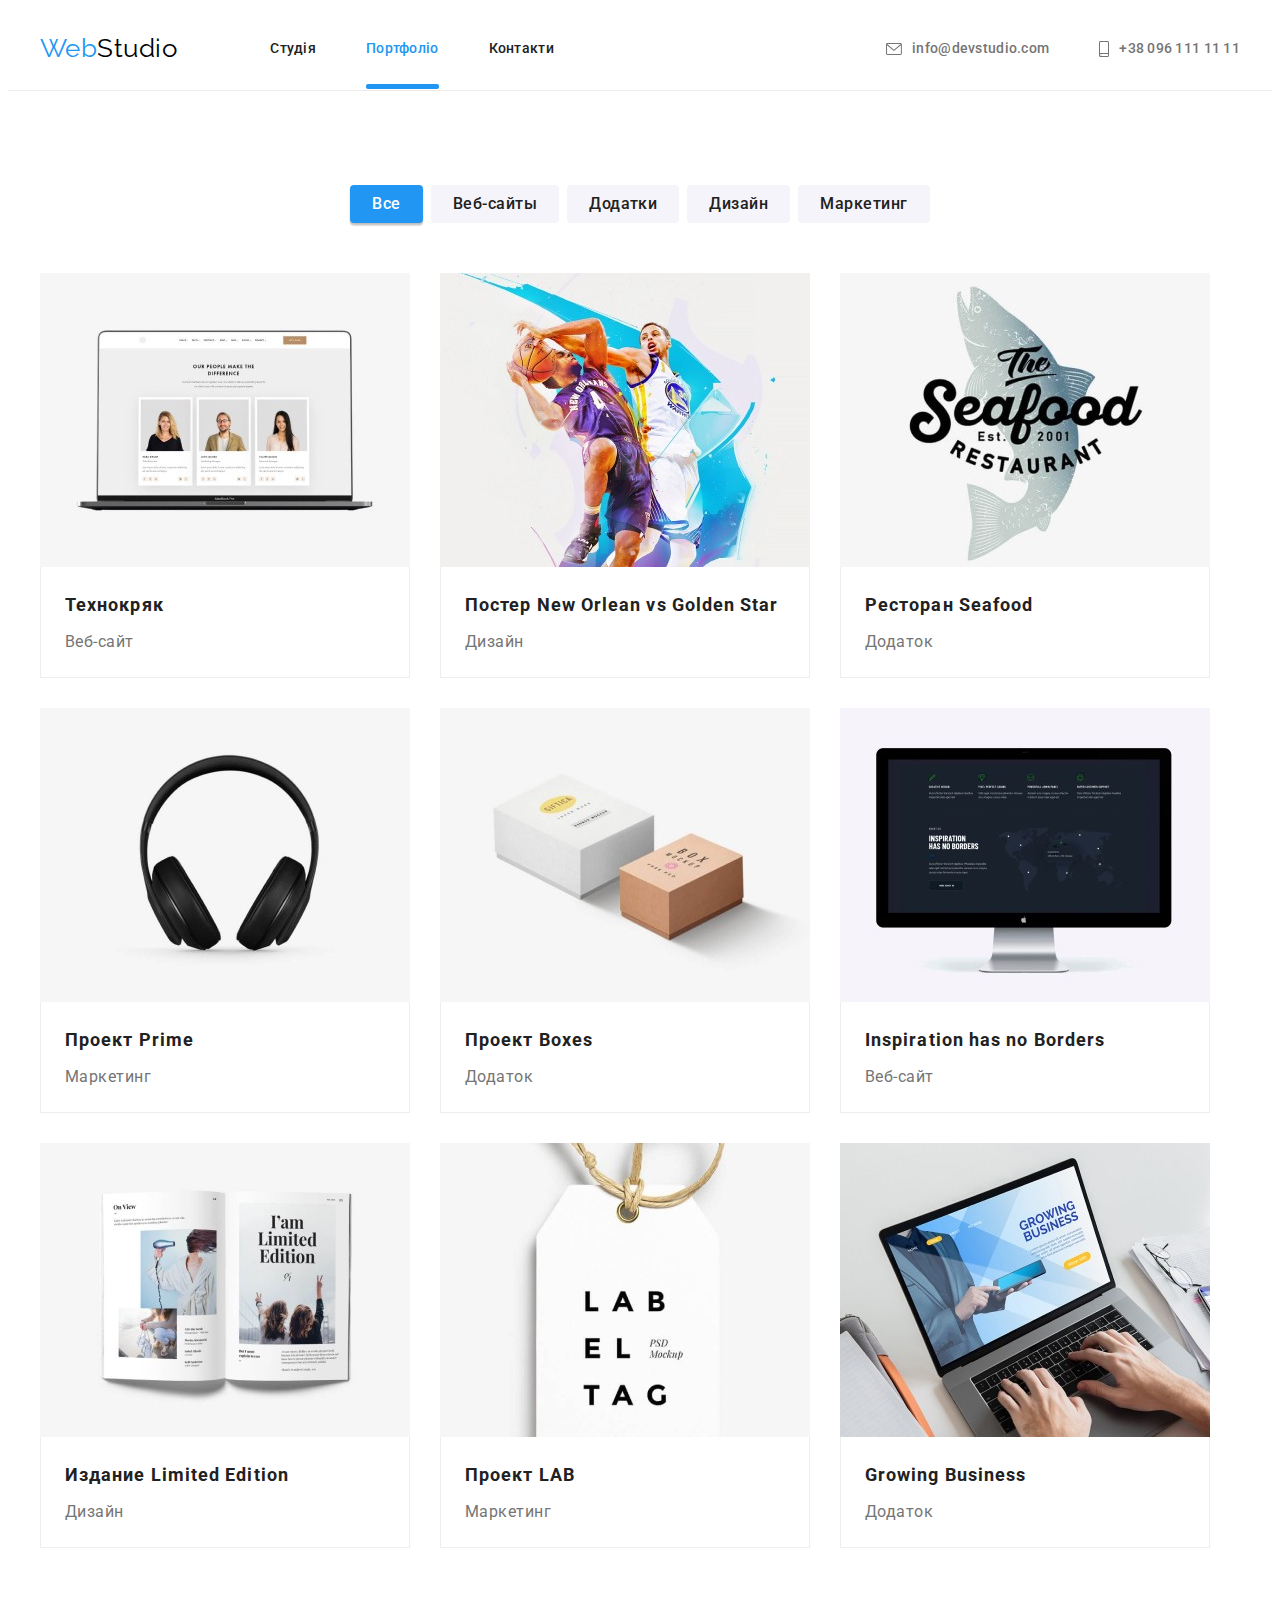
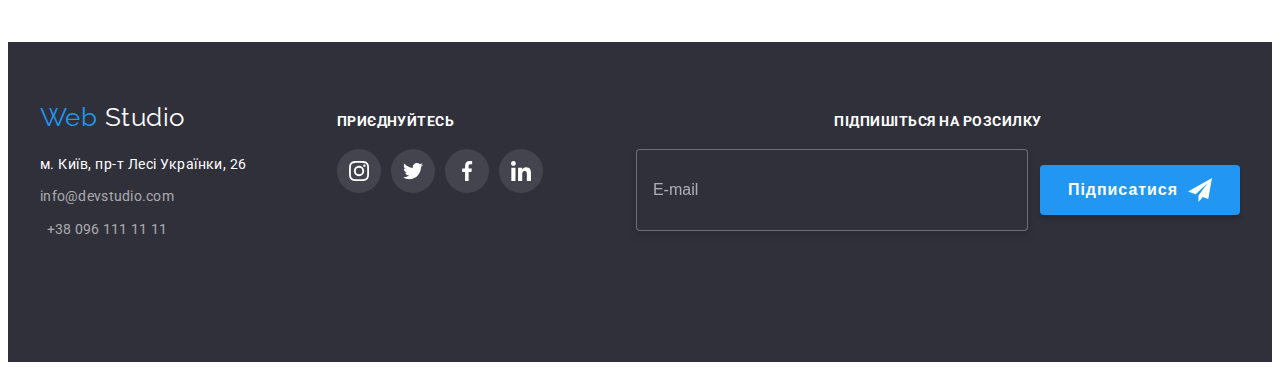
==== portfolio.html @ f749b5ca "Update portfolio.html" ====
<!DOCTYPE html>
<html lang="uk">
  <head>
    <meta charset="UTF-8" />
    <meta http-equiv="X-UA-Compatible" content="IE=edge" />
    <meta name="viewport" content="width=device-width, initial-scale=1.0" />
    <!--Fonts start-->
    <link rel="preconnect" href="https://fonts.googleapis.com" />
    <link rel="preconnect" href="https://fonts.gstatic.com" crossorigin />
    <link
      href="https://fonts.googleapis.com/css2?family=Raleway:wght@700&family=Roboto:wght@400;500;700;900&display=swap"
      rel="stylesheet"
    />
    <!--Fonts end-->
    <!--Normalize start-->
    <link
      rel="stylesheet"
      href="https://cdnjs.cloudflare.com/ajax/libs/modern-normalize/1.1.0/modern-normalize.min.css"
      integrity="sha512-wpPYUAdjBVSE4KJnH1VR1HeZfpl1ub8YT/NKx4PuQ5NmX2tKuGu6U/JRp5y+Y8XG2tV+wKQpNHVUX03MfMFn9Q=="
      crossorigin="anonymous"
      referrerpolicy="no-referrer"
    />
    <!--Normalize end-->
    <!--Animate.css start-->
    <link
      rel="stylesheet"
      href="https://cdnjs.cloudflare.com/ajax/libs/animate.css/4.1.1/animate.min.css"
    />
    <!--Animate.css end-->
    <link rel="stylesheet" href="./css/main.min.css" />
    <title>Document</title>
  </head>
  <body>
    <!--Header section-->
    <header class="header">
      <div class="container header__container">
        <a class="logo header__logo" href="./index.html"
          >Web<span class="logo__color">Studio</span></a
        >
        <button class="menu__btn" type="button" data-menu-open>
          <svg class="" width="40" height="40">
            <use href="./images/icons.svg#icon-menu"></use>
          </svg>
        </button>
        <nav class="nav header__nav">
          <ul class="nav__list">
            <li class="nav__item">
              <a class="nav__link" href="./index.html">Студія</a>
            </li>
            <li class="nav__item">
              <a
                class="nav__link nav__link--current animate__animated animate__slideInDown"
                href="./portfolio.html"
                >Портфоліо</a
              >
            </li>
            <li class="nav__item">
              <a class="nav__link" href="">Контакти</a>
            </li>
          </ul>
        </nav>
        <ul class="header__list">
          <li class="header__item">
            <a class="header__mailto" href="mailto:info@devstudio.com">
              <svg class="header__icon" width="16" height="12">
                <use href="./images/icons.svg#envelope"></use>
              </svg>
              info@devstudio.com
            </a>
          </li>
          <li class="header__item">
            <a class="header__phone" href="tel:+380961111111">
              <svg class="header__icon" width="10" height="16">
                <use href="./images/icons.svg#smartphone"></use>
              </svg>
              +38 096 111 11 11
            </a>
          </li>
        </ul>
      </div>
    </header>
    <!--Main section-->
    <main>
      <!--Portfolio section-->
      <section class="portfolio">
        <div class="container">
          <h1 class="visually__hidden">Кнопки</h1>
          <ul class="portfolio-btn__list portfolio-button">
            <li class="portfolio-btn__item">
              <button
                class="portfolio__btn portfolio__btn--current animate__animated animate__backInLeft"
                type="button"
              >
                Все
              </button>
            </li>
            <li class="portfolio-btn__item">
              <button class="portfolio__btn animate__animated animate__backInLeft" type="button">
                Веб-сайты
              </button>
            </li>
            <li class="portfolio-btn__item">
              <button class="portfolio__btn animate__animated animate__backInLeft" type="button">
                Додатки
              </button>
            </li>
            <li class="portfolio-btn__item">
              <button class="portfolio__btn animate__animated animate__backInLeft" type="button">
                Дизайн
              </button>
            </li>
            <li class="portfolio-btn__item">
              <button class="portfolio__btn animate__animated animate__backInLeft" type="button">
                Маркетинг
              </button>
            </li>
          </ul>
          <h2 class="visually__hidden">Портфолио</h2>
          <ul class="portfolio__list card-set">
            <li class="portfolio__item animate__animated animate__backInRight">
              <div class="portfolio-product__thumb">
                <img
                  class="portfolio-product__img"
                  srcset="
                    ./images/portfolio/img-1-354.jpg 354w,
                    ./images/portfolio/img-1-370.jpg 370w,
                    ./images/portfolio/img-1-450.jpg 450w,
                    ./images/portfolio/img-1-708.jpg 708w,
                    ./images/portfolio/img-1-740.jpg 740w,
                    ./images/portfolio/img-1-900.jpg 900w
                  "
                  sizes="(min-width:1200px) 370px,(min-width:768px) 354px,100vw"
                  src="./images/portfolio/img-1-370.jpg"
                  alt="Ноутбук"
                  width="450"
                  height="294"
                />
                <p class="portfolio-product__text">
                  Ресурс пропонує комплексні пропозиції з різним рівнем функціоналу та сервісів. Все
                  це дозволить відвідувачу отримати вичерпні відомості про компанію чи приватну
                  особу.
                </p>
              </div>
              <div class="portfolio-wrapper">
                <h3 class="portfolio-wrapper__titel">Технокряк</h3>
                <p class="portfolio-wrapper__text">Веб-сайт</p>
              </div>
            </li>
            <li class="portfolio__item animate__animated animate__backInRight">
              <div class="portfolio-product__thumb">
                <img
                  class="portfolio-product__img"
                  srcset="
                    ./images/portfolio/img-2-354.jpg 354w,
                    ./images/portfolio/img-2-370.jpg 370w,
                    ./images/portfolio/img-2-450.jpg 450w,
                    ./images/portfolio/img-2-708.jpg 708w,
                    ./images/portfolio/img-2-740.jpg 740w,
                    ./images/portfolio/img-2-900.jpg 900w
                  "
                  sizes="(min-width:1200px) 370px,(min-width:768px) 354px,100vw"
                  src="./images/portfolio/img-2-370.jpg"
                  alt="Баскетбол"
                  width="450"
                  height="294"
                />
                <p class="portfolio-product__text">
                  Ресурс пропонує комплексні пропозиції з різним рівнем функціоналу та сервісів. Все
                  це дозволить відвідувачу отримати вичерпні відомості про компанію чи приватну
                  особу.
                </p>
              </div>
              <div class="portfolio-wrapper">
                <h3 class="portfolio-wrapper__titel">Постер New Orlean vs Golden Star</h3>
                <p class="portfolio-wrapper__text">Дизайн</p>
              </div>
            </li>
            <li class="portfolio__item animate__animated animate__backInRight">
              <div class="portfolio-product__thumb">
                <img
                  class="portfolio-product__img"
                  srcset="
                    ./images/portfolio/img-3-354.jpg 354w,
                    ./images/portfolio/img-3-370.jpg 370w,
                    ./images/portfolio/img-3-450.jpg 450w,
                    ./images/portfolio/img-3-708.jpg 708w,
                    ./images/portfolio/img-3-740.jpg 740w,
                    ./images/portfolio/img-3-900.jpg 900w
                  "
                  sizes="(min-width:1200px) 370px,(min-width:768px) 354px,100vw"
                  src="./images/portfolio/img-3-370.jpg"
                  alt="Рыба"
                  width="450"
                  height="294"
                />
                <p class="portfolio-product__text">
                  Ресурс предлагает комплексные предложения с разным уровнем функционала и сервисов.
                  Все это позволит посетителю получить исчерпывающие сведения о компании или частном
                  лице.
                </p>
              </div>
              <div class="portfolio-wrapper">
                <h3 class="portfolio-wrapper__titel">Ресторан Seafood</h3>
                <p class="portfolio-wrapper__text">Додаток</p>
              </div>
            </li>
            <li class="portfolio__item animate__animated animate__backInLeft">
              <div class="portfolio-product__thumb">
                <img
                  class="portfolio-product__img"
                  srcset="
                    ./images/portfolio/img-4-354.jpg 354w,
                    ./images/portfolio/img-4-370.jpg 370w,
                    ./images/portfolio/img-4-450.jpg 450w,
                    ./images/portfolio/img-4-708.jpg 708w,
                    ./images/portfolio/img-4-740.jpg 740w,
                    ./images/portfolio/img-4-900.jpg 900w
                  "
                  sizes="(min-width:1200px) 370px,(min-width:768px) 354px,100vw"
                  src="./images/portfolio/img-4-370.jpg"
                  alt="Наушники"
                  width="450"
                  height="294"
                />
                <p class="portfolio-product__text">
                  Ресурс пропонує комплексні пропозиції з різним рівнем функціоналу та сервісів. Все
                  це дозволить відвідувачу отримати вичерпні відомості про компанію чи приватну
                  особу.
                </p>
              </div>
              <div class="portfolio-wrapper">
                <h3 class="portfolio-wrapper__titel">Проект Prime</h3>
                <p class="portfolio-wrapper__text">Маркетинг</p>
              </div>
            </li>
            <li class="portfolio__item animate__animated animate__backInLeft">
              <div class="portfolio-product__thumb">
                <img
                  class="portfolio-product__img"
                  srcset="
                    ./images/portfolio/img-5-354.jpg 354w,
                    ./images/portfolio/img-5-370.jpg 370w,
                    ./images/portfolio/img-5-450.jpg 450w,
                    ./images/portfolio/img-5-708.jpg 708w,
                    ./images/portfolio/img-5-740.jpg 740w,
                    ./images/portfolio/img-5-900.jpg 900w
                  "
                  sizes="(min-width:1200px) 370px,(min-width:768px) 354px,100vw"
                  src="./images/portfolio/img-5-370.jpg"
                  alt="Две коробки"
                  width="450"
                  height="294"
                />
                <p class="portfolio-product__text">
                  Ресурс пропонує комплексні пропозиції з різним рівнем функціоналу та сервісів. Все
                  це дозволить відвідувачу отримати вичерпні відомості про компанію чи приватну
                  особу.
                </p>
              </div>
              <div class="portfolio-wrapper">
                <h3 class="portfolio-wrapper__titel">Проект Boxes</h3>
                <p class="portfolio-wrapper__text">Додаток</p>
              </div>
            </li>
            <li class="portfolio__item animate__animated animate__backInLeft">
              <div class="portfolio-product__thumb">
                <img
                  class="portfolio-product__img"
                  srcset="
                    ./images/portfolio/img-6-354.jpg 354w,
                    ./images/portfolio/img-6-370.jpg 370w,
                    ./images/portfolio/img-6-450.jpg 450w,
                    ./images/portfolio/img-6-708.jpg 708w,
                    ./images/portfolio/img-6-740.jpg 740w,
                    ./images/portfolio/img-6-900.jpg 900w
                  "
                  sizes="(min-width:1200px) 370px,(min-width:768px) 354px,100vw"
                  src="./images/portfolio/img-6-370.jpg"
                  alt="Монитор"
                  width="450"
                  height="294"
                />
                <p class="portfolio-product__text">
                  Ресурс пропонує комплексні пропозиції з різним рівнем функціоналу та сервісів. Все
                  це дозволить відвідувачу отримати вичерпні відомості про компанію чи приватну
                  особу.
                </p>
              </div>
              <div class="portfolio-wrapper">
                <h3 class="portfolio-wrapper__titel">Inspiration has no Borders</h3>
                <p class="portfolio-wrapper__text">Веб-сайт</p>
              </div>
            </li>
            <li class="portfolio__item animate__animated animate__backInRight">
              <div class="portfolio-product__thumb">
                <img
                  class="portfolio-product__img"
                  srcset="
                    ./images/portfolio/img-7-354.jpg 354w,
                    ./images/portfolio/img-7-370.jpg 370w,
                    ./images/portfolio/img-7-450.jpg 450w,
                    ./images/portfolio/img-7-708.jpg 708w,
                    ./images/portfolio/img-7-740.jpg 740w,
                    ./images/portfolio/img-7-900.jpg 900w
                  "
                  sizes="(min-width:1200px) 370px,(min-width:768px) 354px,100vw"
                  src="./images/portfolio/img-7-370.jpg"
                  alt="Книга"
                  width="450"
                  height="294"
                />
                <p class="portfolio-product__text">
                  Ресурс пропонує комплексні пропозиції з різним рівнем функціоналу та сервісів. Все
                  це дозволить відвідувачу отримати вичерпні відомості про компанію чи приватну
                  особу.
                </p>
              </div>
              <div class="portfolio-wrapper">
                <h3 class="portfolio-wrapper__titel">Издание Limited Edition</h3>
                <p class="portfolio-wrapper__text">Дизайн</p>
              </div>
            </li>
            <li class="portfolio__item animate__animated animate__backInRight">
              <div class="portfolio-product__thumb">
                <img
                  class="portfolio-product__img"
                  srcset="
                    ./images/portfolio/img-8-354.jpg 354w,
                    ./images/portfolio/img-8-370.jpg 370w,
                    ./images/portfolio/img-8-450.jpg 450w,
                    ./images/portfolio/img-8-708.jpg 708w,
                    ./images/portfolio/img-8-740.jpg 740w,
                    ./images/portfolio/img-8-900.jpg 900w
                  "
                  sizes="(min-width:1200px) 370px,(min-width:768px) 354px,100vw"
                  src="./images/portfolio/img-8-370.jpg"
                  alt="Ярлык"
                  width="450"
                  height="294"
                />
                <p class="portfolio-product__text">
                  Ресурс пропонує комплексні пропозиції з різним рівнем функціоналу та сервісів. Все
                  це дозволить відвідувачу отримати вичерпні відомості про компанію чи приватну
                  особу.
                </p>
              </div>
              <div class="portfolio-wrapper">
                <h3 class="portfolio-wrapper__titel">Проект LAB</h3>
                <p class="portfolio-wrapper__text">Маркетинг</p>
              </div>
            </li>
            <li class="portfolio__item animate__animated animate__backInRight">
              <div class="portfolio-product__thumb">
                <img
                  class="portfolio-product__img"
                  srcset="
                    ./images/portfolio/img-9-354.jpg 354w,
                    ./images/portfolio/img-9-370.jpg 370w,
                    ./images/portfolio/img-9-450.jpg 450w,
                    ./images/portfolio/img-9-708.jpg 708w,
                    ./images/portfolio/img-9-740.jpg 740w,
                    ./images/portfolio/img-9-900.jpg 900w
                  "
                  sizes="(min-width:1200px) 370px,(min-width:768px) 354px,100vw"
                  src="./images/portfolio/img-9-370.jpg"
                  alt="Работа за ноутбуком"
                  width="450"
                  height="294"
                />
                <p class="portfolio-product__text">
                  Ресурс пропонує комплексні пропозиції з різним рівнем функціоналу та сервісів. Все
                  це дозволить відвідувачу отримати вичерпні відомості про компанію чи приватну
                  особу.
                </p>
              </div>
              <div class="portfolio-wrapper">
                <h3 class="portfolio-wrapper__titel">Growing Business</h3>
                <p class="portfolio-wrapper__text">Додаток</p>
              </div>
            </li>
          </ul>
        </div>
      </section>
    </main>
    <!--Footer section-->
    <footer class="footer footer__section">
      <div class="container footer__container">
        <div class="footer__column column-footer">
          <a class="footer__logo" href="./index.html"
            >Web <span class="footer__logo-color">Studio</span>
          </a>
          <address class="footer__address">м. Київ, пр-т Лесі Українки, 26</address>
          <ul class="footer__list">
            <li class="footer__item">
              <a class="footer__mailto" href="mailto:info@devstudio.com">info@devstudio.com</a>
            </li>
            <li class="footer__item">
              <a class="footer__phone" href="tel:+380961111111">+38 096 111 11 11</a>
            </li>
          </ul>
        </div>
        <div class="footer-wrapper">
          <h2 class="footer__titel">приєднуйтесь</h2>
          <ul class="footer-socials">
            <li class="footer-socials__item">
              <a
                class="footer-socials__link"
                href=""
                target="_blank"
                rel="noopener noreferrer"
                aria-label="instagram"
              >
                <svg class="footer-socials__icon" width="20" height="20">
                  <use href="./images/icons.svg#instagram"></use>
                </svg>
              </a>
            </li>
            <li class="footer-socials__item">
              <a
                class="footer-socials__link"
                href=""
                target="_blank"
                rel="noopener noreferrer"
                aria-label="twitter"
              >
                <svg class="footer-socials__icon" width="20" height="20">
                  <use href="./images/icons.svg#twitter"></use>
                </svg>
              </a>
            </li>
            <li class="footer-socials__item">
              <a
                class="footer-socials__link"
                href=""
                target="_blank"
                rel="noopener noreferrer"
                aria-label="facebook"
              >
                <svg class="footer-socials__icon" width="20" height="20">
                  <use href="./images/icons.svg#facebook"></use>
                </svg>
              </a>
            </li>
            <li class="footer-socials__item">
              <a
                class="footer-socials__link"
                href=""
                target="_blank"
                rel="noopener noreferrer"
                aria-label="linkedin"
              >
                <svg class="footer-socials__icon" width="20" height="20">
                  <use href="./images/icons.svg#linkedin"></use>
                </svg>
              </a>
            </li>
          </ul>
        </div>
        <div class="form-container-fotter">
          <h2 class="form-fotter__titel">Підпишіться на розсилку</h2>
          <form class="form-fotter">
            <label class="form-fotter__label">
              <input
                class="form-fotter__input"
                name="user-email"
                type="email"
                placeholder="E-mail"
                required
              />
            </label>
            <button class="form-fotter-btn" type="submit">
              Підписатися<svg class="form-fotter-btn__icon" width="24" height="24">
                <use href="./images/icons.svg#send"></use>
              </svg>
            </button>
          </form>
        </div>
      </div>
    </footer>
    <!--Mobeil-menu-->
    <div class="menu__overlay" data-menu>
      <div class="menu_container">
        <button class="menu__btn" type="button" data-menu-close>
          <svg class="icon__close" width="40" height="40">
            <use href="./images/icons.svg#icon-close"></use>
          </svg>
        </button>
        <ul class="mobile__list">
          <li class="mobile__item">
            <a class="mobile__link" href="./index.html">Студія</a>
          </li>
          <li class="mobile__item">
            <a class="mobile__link mobile__link--current" href="./portfolio.html">Портфоліо</a>
          </li>
          <li class="mobile__item">
            <a class="mobile__link" href="">Контакти</a>
          </li>
        </ul>
        <ul class="mobile__contacts">
          <li class="contacts__item">
            <a class="contacts__phone" href="tel:+380961111111"> +38 096 111 11 11 </a>
          </li>
          <li class="contacts__item">
            <a class="contacts__mailto" href="mailto:info@devstudio.com"> info@devstudio.com </a>
          </li>
        </ul>
        <ul class="mobile__socilas">
          <li class="socilas__item">
            <a class="socilas__link" href="">Instagram</a>
          </li>
          <li class="socilas__item">
            <a class="socilas__link" href="">Twitter</a>
          </li>
          <li class="socilas__item">
            <a class="socilas__link" href="">Facebook</a>
          </li>
          <li class="socilas__item">
            <a class="socilas__link" href="">LinkedIn</a>
          </li>
        </ul>
      </div>
    </div>
    <script src="./js/menu.js"></script>
  </body>
</html>
---- css/main.min.css ----
:root{--main-fonts: Roboto, sans-serif;--secondary-font: Raleway, sans-serif;--pimary-color: #757575;--secondary-color: #212121;--accent-color: #2196f3;--white-color: #ffffff;--bg-dark-color: #2f303a;--bg-grey-color: #f5f4fa;--btn-hover-color: #188ce8;--border-color: #ececec;--logo-black-color: #000000;--background-color-hero: #c4c4c4;--icon-color: #afb1b8;--bg-color-fotter: #2f303a;--indent: 30px;--items: 3;--timeng-function: 250ms cubic-bezier(0.4, 0, 0.2, 1)}.visually__hidden{position:absolute;white-space:nowrap;width:1px;height:1px;overflow:hidden;border:0;padding:0;clip:rect(0 0 0 0);-webkit-clip-path:inset(50%);clip-path:inset(50%);margin:-1px}.portfolio,.doing,.hero{padding-top:94px;padding-bottom:94px}body{color:var(--pimary-color);font-family:var(--main-fonts);letter-spacing:.03em}.no-scroll{overflow:hidden}h1,h2,h3,h4,h5,h6,p{margin:0}ul,ol{list-style:none;padding:0;margin:0}img{display:block;max-width:100%;height:auto;-o-object-fit:cover;object-fit:cover;-o-object-position:center;object-position:center}a{text-decoration:none;color:currentColor}.card-set{display:-webkit-box;display:-ms-flexbox;display:flex;-ms-flex-wrap:wrap;flex-wrap:wrap;gap:var(--indent)}.card-set-item{-ms-flex-preferred-size:calc((100% - var(--indent)*(var(--items) - 1))/var(--items));flex-basis:calc((100% - var(--indent)*(var(--items) - 1))/var(--items))}.container{margin-left:auto;margin-right:auto;padding-left:15px;padding-right:15px}@media screen and (min-width: 480px){.container{width:480px}}@media screen and (min-width: 768px){.container{width:768px}}@media screen and (min-width: 1200px){.container{width:1200px}}.section-titel{color:var(--secondary-color);font-size:28px;line-height:1.1785714286;text-align:center}@media screen and (min-width: 1200px){.section-titel{font-size:36px;line-height:1.1666666667}}.socials__list{display:-webkit-box;display:-ms-flexbox;display:flex;-webkit-box-align:center;-ms-flex-align:center;align-items:center;-webkit-box-pack:center;-ms-flex-pack:center;justify-content:center;gap:10px}.socials__link{display:-webkit-box;display:-ms-flexbox;display:flex;-webkit-box-align:center;-ms-flex-align:center;align-items:center;-webkit-box-pack:center;-ms-flex-pack:center;justify-content:center;width:44px;height:44px;border-radius:50%;-webkit-transition:background-color var(--timeng-function),fill var(--timeng-function);transition:background-color var(--timeng-function),fill var(--timeng-function)}.socials__link:hover,.socials__link:focus{background-color:var(--accent-color)}.socials__link:hover .socials__icon,.socials__link:focus .socials__icon{fill:var(--white-color)}.socials__icon{fill:var(--icon-color);-webkit-transition:fill var(--timeng-function);transition:fill var(--timeng-function)}.logo{font-size:24px;line-height:.1072796935;font-family:var(--secondary-font);color:var(--accent-color)}@media screen and (max-width: 767px){.logo{margin-right:auto}}@media screen and (min-width: 768px){.logo{padding-top:25px;padding-bottom:25px}}@media screen and (min-width: 1200px){.logo{padding-bottom:25px;padding-bottom:26px;font-size:26px;line-height:1.19}}.logo__color{color:var(--logo-black-color)}.footer__logo{text-align:center;display:block;color:var(--accent-color);font-family:var(--secondary-font);font-size:24px;line-height:1.1666666667;margin-bottom:20px}@media screen and (min-width: 1200px){.footer__logo{font-size:26px;line-height:1.19}}.footer__logo-color{color:var(--white-color)}.footer-socials{display:-webkit-box;display:-ms-flexbox;display:flex;-webkit-box-align:center;-ms-flex-align:center;align-items:center;-webkit-box-pack:center;-ms-flex-pack:center;justify-content:center;gap:10px;margin-bottom:60px}.footer-socials__link{display:-webkit-box;display:-ms-flexbox;display:flex;-webkit-box-align:center;-ms-flex-align:center;align-items:center;-webkit-box-pack:center;-ms-flex-pack:center;justify-content:center;width:44px;height:44px;border-radius:50%;background-color:#43444d;-webkit-transition:background-color var(--timeng-function),fill var(--timeng-function);transition:background-color var(--timeng-function),fill var(--timeng-function)}.footer-socials__link:hover,.footer-socials__link:focus{background-color:var(--accent-color)}.footer-socials__icon{fill:var(--white-color)}.form-fotter__titel{margin-bottom:20px;text-align:center;font-size:14px;line-height:1.1428571429;text-transform:uppercase;color:var(--white-color)}.form-fotter{text-align:center}@media screen and (min-width: 1200px){.form-fotter{display:-webkit-box;display:-ms-flexbox;display:flex;-webkit-box-align:center;-ms-flex-align:center;align-items:center;-webkit-box-pack:center;-ms-flex-pack:center;justify-content:center;gap:12px}}.form-fotter__input{width:100%;height:50px;padding:15px 16px;background-color:var(--bg-dark-color);border:1px solid rgba(255,255,255,.3);-webkit-filter:drop-shadow(0px 4px 4px rgba(0, 0, 0, 0.15));filter:drop-shadow(0px 4px 4px rgba(0, 0, 0, 0.15));outline:rgba(0,0,0,0);border-radius:4px}.form-fotter__input::-webkit-input-placeholder{font-size:16px;line-height:1.25;color:rgba(255,255,255,.6)}.form-fotter__input::-moz-placeholder{font-size:16px;line-height:1.25;color:rgba(255,255,255,.6)}.form-fotter__input:-ms-input-placeholder{font-size:16px;line-height:1.25;color:rgba(255,255,255,.6)}.form-fotter__input::-ms-input-placeholder{font-size:16px;line-height:1.25;color:rgba(255,255,255,.6)}.form-fotter__input::placeholder{font-size:16px;line-height:1.25;color:rgba(255,255,255,.6)}@media screen and (max-width: 768px){.form-fotter__input{margin-bottom:20px}}@media screen and (min-width: 768px){.form-fotter__input{display:block;margin-left:auto;margin-right:auto;width:450px}}@media screen and (min-width: 1200px){.form-fotter__input{width:358px;margin-bottom:0}}.form-fotter-btn{display:-webkit-inline-box;display:-ms-inline-flexbox;display:inline-flex;-webkit-box-align:center;-ms-flex-align:center;align-items:center;-webkit-box-pack:center;-ms-flex-pack:center;justify-content:center;gap:10px;min-width:200px;min-height:50px;padding:10px 28px;font-weight:700;font-size:16px;line-height:1.875;letter-spacing:.06em;color:var(--white-color);background-color:var(--accent-color);-webkit-box-shadow:0px 4px 4px rgba(0,0,0,.15);box-shadow:0px 4px 4px rgba(0,0,0,.15);border-radius:4px;border:none;-webkit-transition:background-color var(--timeng-function);transition:background-color var(--timeng-function);cursor:pointer}.form-fotter-btn:hover,.form-fotter-btn:focus{background-color:var(--btn-hover-color)}.backdrop{position:fixed;top:0;left:0;z-index:1000;width:100%;height:100%;background-color:rgba(0,0,0,.2);opacity:1;visibility:visible;pointer-events:initial;-webkit-transition:opacity var(--timeng-function),visibility var(--timeng-function);transition:opacity var(--timeng-function),visibility var(--timeng-function)}.backdrop.is-hidden{opacity:0;visibility:hidden;pointer-events:none}.modal{position:absolute;top:50%;left:50%;-webkit-transform:translate(-50%, -50%) scale(1);transform:translate(-50%, -50%) scale(1);padding:40px;width:450px;height:609px;background-color:var(--white-color);border-radius:4px;-webkit-box-shadow:0px 1px 3px rgba(0,0,0,.12),0px 1px 1px rgba(0,0,0,.14),0px 2px 1px rgba(0,0,0,.2);box-shadow:0px 1px 3px rgba(0,0,0,.12),0px 1px 1px rgba(0,0,0,.14),0px 2px 1px rgba(0,0,0,.2);opacity:1;-webkit-transition:opacity var(--timeng-function),-webkit-transform var(--timeng-function);transition:opacity var(--timeng-function),-webkit-transform var(--timeng-function);transition:transform var(--timeng-function),opacity var(--timeng-function);transition:transform var(--timeng-function),opacity var(--timeng-function),-webkit-transform var(--timeng-function)}@media screen and (min-width: 1200px){.modal{width:528px;height:581px}}.backdrop.is-hidden .modal{opacity:0;-webkit-transform:translate(-50%, -50%) scale(0.75);transform:translate(-50%, -50%) scale(0.75)}.modal-btn{position:absolute;top:8px;right:8px;display:-webkit-box;display:-ms-flexbox;display:flex;-webkit-box-align:center;-ms-flex-align:center;align-items:center;-webkit-box-pack:center;-ms-flex-pack:center;justify-content:center;width:30px;height:30px;padding:0;border-radius:50%;background:var(--white-color);border:1px solid rgba(0,0,0,.1);-webkit-filter:drop-shadow(0px 4px 4px rgba(0, 0, 0, 0.25));filter:drop-shadow(0px 4px 4px rgba(0, 0, 0, 0.25));-webkit-transition:fill var(--timeng-function);transition:fill var(--timeng-function);cursor:pointer}.modal-btn:hover,.modal-btn:focus{fill:var(--accent-color)}.form-container{display:-webkit-box;display:-ms-flexbox;display:flex;-ms-flex-wrap:wrap;flex-wrap:wrap;-webkit-box-pack:center;-ms-flex-pack:center;justify-content:center;gap:10px;margin-bottom:20px}.modal-form__titel{display:block;margin-bottom:12px;margin-left:auto;margin-right:auto;font-size:20px;line-height:1.5;text-align:center;letter-spacing:.03em;color:var(--secondary-color)}@media screen and (min-width: 1200px){.modal-form__titel{font-size:20px;line-height:1.15}}.form-group{position:relative}.form-group__titel{display:block;margin-bottom:4px;font-size:12px;line-height:1.1666666667;letter-spacing:.01em;color:var(--pimary-color)}.form-group__input{display:block;width:370px;height:40px;padding-left:42px;padding-right:42px;border:1px solid rgba(33,33,33,.2);border-radius:4px;outline:rgba(0,0,0,0);cursor:pointer;-webkit-transition:border-color var(--timeng-function);transition:border-color var(--timeng-function)}.form-group__input:hover,.form-group__input:focus{border-color:var(--accent-color)}.form-group__input:hover+.form-group__icon,.form-group__input:focus+.form-group__icon{fill:var(--accent-color)}@media screen and (min-width: 1200px){.form-group__input{width:448px}}.form-group__icon{position:absolute;top:28px;left:12px;-webkit-transition:fill var(--timeng-function);transition:fill var(--timeng-function)}.form-group__icon-right{position:absolute;top:28px;right:12px;-webkit-transition:fill var(--timeng-function);transition:fill var(--timeng-function)}.form-group__icons-sad{fill:red}.form-group__icons-smile{fill:#0f8000}.form-group__icons-sad,.form-group__icons-smile{opacity:0;-webkit-transform:scale(0.4);transform:scale(0.4);-webkit-transform-origin:center;transform-origin:center;-webkit-transition:opacity var(--timeng-function),-webkit-transform var(--timeng-function);transition:opacity var(--timeng-function),-webkit-transform var(--timeng-function);transition:opacity var(--timeng-function),transform var(--timeng-function);transition:opacity var(--timeng-function),transform var(--timeng-function),-webkit-transform var(--timeng-function)}.form-group__input:focus:invalid:required:not(:-moz-placeholder-shown)~.form-group__icon-right .form-group__icons-sad{opacity:1;transform:scale(1)}.form-group__input:focus:invalid:required:not(:-ms-input-placeholder)~.form-group__icon-right .form-group__icons-sad{opacity:1;transform:scale(1)}.form-group__input:focus:invalid:required:not(:placeholder-shown)~.form-group__icon-right .form-group__icons-sad{opacity:1;-webkit-transform:scale(1);transform:scale(1)}.form-group__input:focus:valid:required:not(:-moz-placeholder-shown)~.form-group__icon-right .form-group__icons-smile{opacity:1;transform:scale(1)}.form-group__input:focus:valid:required:not(:-ms-input-placeholder)~.form-group__icon-right .form-group__icons-smile{opacity:1;transform:scale(1)}.form-group__input:focus:valid:required:not(:placeholder-shown)~.form-group__icon-right .form-group__icons-smile{opacity:1;-webkit-transform:scale(1);transform:scale(1)}.form-textaria{width:370px;height:120px;padding:12px 16px;border:1px solid rgba(33,33,33,.2);border-radius:4px;resize:none;outline:rgba(0,0,0,0);-webkit-transition:border-color var(--timeng-function);transition:border-color var(--timeng-function);cursor:pointer}.form-textaria:hover,.form-textaria:focus{border-color:var(--accent-color)}@media screen and (min-width: 1200px){.form-textaria{width:448px}}.form-textaria::-webkit-input-placeholder{font-size:12px;line-height:1.1666666667;letter-spacing:.01em;color:rgba(117,117,117,.5)}.form-textaria::-moz-placeholder{font-size:12px;line-height:1.1666666667;letter-spacing:.01em;color:rgba(117,117,117,.5)}.form-textaria:-ms-input-placeholder{font-size:12px;line-height:1.1666666667;letter-spacing:.01em;color:rgba(117,117,117,.5)}.form-textaria::-ms-input-placeholder{font-size:12px;line-height:1.1666666667;letter-spacing:.01em;color:rgba(117,117,117,.5)}.form-textaria::placeholder{font-size:12px;line-height:1.1666666667;letter-spacing:.01em;color:rgba(117,117,117,.5)}.form-checbox{display:-webkit-box;display:-ms-flexbox;display:flex;-webkit-box-pack:center;-ms-flex-pack:center;justify-content:center;-webkit-box-align:center;-ms-flex-align:center;align-items:center;gap:7px;margin-bottom:30px}.input-checbox:checked+.register-form__icon .register-form__icon-uncheck{opacity:0;-webkit-transition:opacity var(--timeng-function);transition:opacity var(--timeng-function)}.register-form__icon-check{opacity:0;-webkit-transition:opacity var(--timeng-function);transition:opacity var(--timeng-function)}.input-checbox:checked+.register-form__icon .register-form__icon-check{opacity:1}.text-checbox{font-size:12px;line-height:1.1666666667;letter-spacing:.03em;color:var(--pimary-color);-webkit-user-select:none;-moz-user-select:none;-ms-user-select:none;user-select:none}@media screen and (min-width: 1200px){.text-checbox{font-size:14px;line-height:1.7142857143}}.checbox-link{text-underline-position:under;text-decoration:underline;color:var(--accent-color)}.madal-form-btn{display:block;min-width:200px;min-height:50px;padding:10px 52px;margin-left:auto;margin-right:auto;font-weight:700;font-size:16px;line-height:1.875;letter-spacing:.06em;color:var(--white-color);background:var(--accent-color);-webkit-box-shadow:0px 4px 4px rgba(0,0,0,.15);box-shadow:0px 4px 4px rgba(0,0,0,.15);border-radius:4px;border:none;-webkit-transition:background-color var(--timeng-function);transition:background-color var(--timeng-function);cursor:pointer}.madal-form-btn:hover,.madal-form-btn:focus{background-color:var(--btn-hover-color)}.menu__btn{width:40px;height:40px;padding:0;background-color:rgba(0,0,0,0);border:none;cursor:pointer}@media screen and (min-width: 768px){.menu__btn{display:none}}.menu__overlay{position:fixed;top:0;left:0;z-index:100;width:100%;height:100%;background-color:rgba(0,0,0,0);opacity:0;pointer-events:none;visibility:hidden}.menu__overlay.is-open{opacity:1;pointer-events:initial;visibility:visible}.menu_container{display:-webkit-box;display:-ms-flexbox;display:flex;-webkit-box-orient:vertical;-webkit-box-direction:normal;-ms-flex-direction:column;flex-direction:column;position:relative;width:100%;height:100%;margin-left:auto;padding:48px 40px;background-color:#fff;-webkit-transform:translateX(100%);transform:translateX(100%);-webkit-transition:-webkit-transform var(--timeng-function);transition:-webkit-transform var(--timeng-function);transition:transform var(--timeng-function);transition:transform var(--timeng-function), -webkit-transform var(--timeng-function)}.menu__overlay.is-open .menu_container{-webkit-transform:translateX(0);transform:translateX(0)}@media screen and (min-width: 768px){.menu_container{display:none}}.icon__close{position:absolute;top:0;right:0;width:40px;height:40px;padding-top:10px;padding-right:15px;background-color:rgba(0,0,0,0);border:none;cursor:pointer}.icon__close:focus,.icon__close :hover,.icon__close :active{fill:#2196f3}.mobile__list{margin-bottom:auto}.mobile__item{margin-bottom:32px}.mobile__item:last-child{margin-bottom:0}.mobile__link{font-weight:500;font-size:40px;line-height:1.175;letter-spacing:.02em;color:#212121}.mobile__link--current{color:#2196f3}.contacts__phone{display:block;margin-bottom:32px;font-weight:500;font-size:34px;line-height:1.1764705882;letter-spacing:.02em;color:#2196f3}.contacts__mailto{display:block;margin-bottom:64px;font-weight:500;font-size:24px;line-height:28px;letter-spacing:.02em;color:#757575}.mobile__socilas{display:-webkit-box;display:-ms-flexbox;display:flex;-ms-flex-wrap:wrap;flex-wrap:wrap;gap:10px}.socilas__link{display:-webkit-box;display:-ms-flexbox;display:flex;font-weight:500;font-size:18px;line-height:1.2222222222;letter-spacing:.02em;color:#2196f3}.socilas__item:not(:last-child) .socilas__link::after{content:"";display:block;width:1px;margin-left:10px;background-color:rgba(33,33,33,.2)}.header{border:1px solid var(--border-color);border-top:none;border-right:none;border-left:none}.header__container{display:-webkit-box;display:-ms-flexbox;display:flex;-webkit-box-align:center;-ms-flex-align:center;align-items:center}@media screen and (max-width: 767px){.header__container{padding-top:10px;padding-bottom:10px}}@media screen and (min-width: 1200px){.header__container{display:-webkit-box;display:-ms-flexbox;display:flex;-webkit-box-align:center;-ms-flex-align:center;align-items:center}}@media screen and (min-width: 768px){.header__logo{margin-right:87px}}@media screen and (min-width: 1200px){.header__logo{margin-right:93px}}@media screen and (min-width: 1200px){.header__nav{margin-right:auto}}.header__list{display:-webkit-box;display:-ms-flexbox;display:flex}@media screen and (min-width: 768px){.header__list{-ms-flex-wrap:wrap;flex-wrap:wrap;gap:10px}}@media screen and (min-width: 1200px){.header__list{gap:50px}}.header__icon{fill:currentColor}.header__mailto{display:-webkit-box;display:-ms-flexbox;display:flex;-webkit-box-align:center;-ms-flex-align:center;align-items:center;gap:8px;color:var(--pimary-color);font-weight:500;font-size:12px;line-height:1.1666666667;letter-spacing:.02em;-webkit-transition:color var(--timeng-function);transition:color var(--timeng-function)}.header__mailto:hover,.header__mailto:focus{color:#2196f3}@media screen and (max-width: 767px){.header__mailto{display:none}}@media screen and (min-width: 1200px){.header__mailto{padding-top:32px;padding-bottom:32px;gap:10px;font-size:14px;line-height:1.14}}.header__phone{display:-webkit-box;display:-ms-flexbox;display:flex;-webkit-box-align:center;-ms-flex-align:center;align-items:center;gap:8px;color:var(--pimary-color);font-weight:500;font-size:14px;line-height:1.14;letter-spacing:.02em;-webkit-transition:color var(--timeng-function);transition:color var(--timeng-function)}.header__phone:hover,.header__phone:focus{color:var(--accent-color)}@media screen and (max-width: 767px){.header__phone{display:none}}@media screen and (min-width: 1200px){.header__phone{padding-top:32px;padding-bottom:32px;gap:10px}}.nav__list{display:-webkit-box;display:-ms-flexbox;display:flex;gap:50px}@media screen and (max-width: 767px){.nav__list{display:none}}@media screen and (max-width: 1199px){.nav__list{margin-right:90px}}.nav__link{position:relative;display:block;padding-top:32px;padding-bottom:32px;color:var(--secondary-color);font-weight:500;font-size:14px;line-height:1.14;letter-spacing:.02em;-webkit-transition:color var(--timeng-function);transition:color var(--timeng-function)}.nav__link:hover,.nav__link:focus{color:var(--accent-color)}.nav__link::after{content:"";position:absolute;left:0;bottom:0;display:block;width:100%;height:5px;background-color:var(--accent-color);border-radius:2px;opacity:0;-webkit-transition:opacity var(--timeng-function);transition:opacity var(--timeng-function)}.nav__link:hover::after,.nav__link:focus::after{opacity:1}.nav__link--current{color:var(--accent-color)}.nav__link--current::after{content:"";position:absolute;left:0;bottom:0;display:block;width:100%;height:5px;background-color:var(--accent-color);border-radius:2px;opacity:1}.hero{text-align:center}.hero__wrap{padding-top:118px;padding-bottom:118px}@media screen and (min-width: 1200px){.hero__wrap{padding-top:200px;padding-bottom:200px}}.hero__overlay{max-width:100%;height:400px;margin-left:auto;margin-right:auto;background-color:var(--background-color-hero);-webkit-box-shadow:0px 4px 4px rgba(0,0,0,.25);box-shadow:0px 4px 4px rgba(0,0,0,.25);background-repeat:no-repeat;background-position:center;background-size:cover;background-image:-webkit-gradient(linear, left top, right top, from(rgba(47, 48, 58, 0.4)), to(rgba(47, 48, 58, 0.4))),url(../images/hero/Header\ img@1x_sm.jpg);background-image:linear-gradient(to right, rgba(47, 48, 58, 0.4), rgba(47, 48, 58, 0.4)),url(../images/hero/Header\ img@1x_sm.jpg)}@media(min-device-pixel-ratio: 2),(-webkit-min-device-pixel-ratio: 2),(min-resolution: 192dpi),(min-resolution: 2dppx){.hero__overlay{background-image:-webkit-gradient(linear, left top, right top, from(rgba(47, 48, 58, 0.4)), to(rgba(47, 48, 58, 0.4))),url(../images/hero/Header\ img@2x_sm.jpg);background-image:linear-gradient(to right, rgba(47, 48, 58, 0.4), rgba(47, 48, 58, 0.4)),url(../images/hero/Header\ img@2x_sm.jpg)}}@media screen and (min-width: 768px){.hero__overlay{max-width:100%;height:400px;background-image:-webkit-gradient(linear, left top, right top, from(rgba(47, 48, 58, 0.4)), to(rgba(47, 48, 58, 0.4))),url(../images/hero/Header\ img@1x_md.jpg);background-image:linear-gradient(to right, rgba(47, 48, 58, 0.4), rgba(47, 48, 58, 0.4)),url(../images/hero/Header\ img@1x_md.jpg)}}@media screen and (min-width: 768px)and (min-device-pixel-ratio: 2),screen and (min-width: 768px)and (-webkit-min-device-pixel-ratio: 2),screen and (min-width: 768px)and (min-resolution: 192dpi),screen and (min-width: 768px)and (min-resolution: 2dppx){.hero__overlay{background-image:-webkit-gradient(linear, left top, right top, from(rgba(47, 48, 58, 0.4)), to(rgba(47, 48, 58, 0.4))),url(../images/hero/Header\ img@2x_md.jpg);background-image:linear-gradient(to right, rgba(47, 48, 58, 0.4), rgba(47, 48, 58, 0.4)),url(../images/hero/Header\ img@2x_md.jpg)}}@media screen and (min-width: 1200px){.hero__overlay{max-width:1600px;height:600px;background-image:-webkit-gradient(linear, left top, right top, from(rgba(47, 48, 58, 0.4)), to(rgba(47, 48, 58, 0.4))),url(../../images/hero/Img@1x_lg.jpg);background-image:linear-gradient(to right, rgba(47, 48, 58, 0.4), rgba(47, 48, 58, 0.4)),url(../../images/hero/Img@1x_lg.jpg)}}@media screen and (min-width: 1200px)and (min-device-pixel-ratio: 2),screen and (min-width: 1200px)and (-webkit-min-device-pixel-ratio: 2),screen and (min-width: 1200px)and (min-resolution: 192dpi),screen and (min-width: 1200px)and (min-resolution: 2dppx){.hero__overlay{background-image:-webkit-gradient(linear, left top, right top, from(rgba(47, 48, 58, 0.4)), to(rgba(47, 48, 58, 0.4))),url(../../images/hero/Img@2x_lg.jpg);background-image:linear-gradient(to right, rgba(47, 48, 58, 0.4), rgba(47, 48, 58, 0.4)),url(../../images/hero/Img@2x_lg.jpg)}}.hero__title{margin-bottom:30px;margin-left:auto;margin-right:auto;font-weight:900;font-size:26px;line-height:1.6153846154;color:var(--white-color);text-align:center;letter-spacing:.06em;text-transform:uppercase}@media screen and (min-width: 768px){.hero__title{width:360px}}@media screen and (min-width: 1200px){.hero__title{width:696px;font-size:44px;line-height:1.36}}.hero__button{min-width:200px;min-height:50px;padding:10px 24px;background-color:var(--accent-color);color:var(--white-color);border:none;font-family:inherit;cursor:pointer;font-weight:700;font-size:16px;line-height:1.88;letter-spacing:.06em;-webkit-box-shadow:0px 4px 4px rgba(0,0,0,.15);box-shadow:0px 4px 4px rgba(0,0,0,.15);border-radius:4px;-webkit-transition:background-color var(--timeng-function);transition:background-color var(--timeng-function)}.hero__button:hover,.hero__button:focus{background-color:var(--btn-hover-color);border:none}@media screen and (min-width: 1200px){.hero__button{min-width:216px;padding:10px 32px}}.offer{padding-top:60px;padding-bottom:60px}@media screen and (min-width: 1200px){.offer{padding-top:90px;padding-bottom:90px}}@media screen and (min-width: 1200px){.offer__section{padding-bottom:0}}.offer-list{--items: 1}@media screen and (min-width: 768px){.offer-list{--items: 2}}@media screen and (min-width: 1200px){.offer-list{--items: 4}}.offer-list__title{margin-bottom:10px;font-weight:700;font-size:14px;line-height:1.14;letter-spacing:.03em;text-transform:uppercase;color:var(--secondary-color)}@media screen and (max-width: 480px){.offer-list__title{text-align:center}}@media screen and (min-width: 480px){.offer-list__item{-ms-flex-preferred-size:100%;flex-basis:100%}}@media screen and (min-width: 768px){.offer-list__item{-ms-flex-preferred-size:354px;flex-basis:354px}}@media screen and (min-width: 1200px){.offer-list__item{-ms-flex-preferred-size:270px;flex-basis:270px}}.offer-list__wrapper{display:-webkit-box;display:-ms-flexbox;display:flex;-webkit-box-align:center;-ms-flex-align:center;align-items:center;-webkit-box-pack:center;-ms-flex-pack:center;justify-content:center;width:100%;height:120px;background-color:var(--bg-grey-color);border-radius:4px}@media screen and (min-width: 768px){.offer-list__wrapper{display:-webkit-box;display:-ms-flexbox;display:flex;-webkit-box-align:center;-ms-flex-align:center;align-items:center;-webkit-box-pack:center;-ms-flex-pack:center;justify-content:center;width:354px;height:120px;background-color:var(--bg-grey-color);border-radius:4px}}@media screen and (min-width: 1200px){.offer-list__wrapper{display:-webkit-box;display:-ms-flexbox;display:flex;-webkit-box-align:center;-ms-flex-align:center;align-items:center;-webkit-box-pack:center;-ms-flex-pack:center;justify-content:center;width:270px;height:120px;background-color:var(--bg-grey-color);border-radius:4px}}.offer__wrapper{margin-bottom:30px}.offer-list__text{font-weight:400;font-size:14px;line-height:1.71;letter-spacing:.03em}@media(max-width: 1199px){.doing{display:none}}.doing__section{padding-top:0}.doing-section__titel{margin-bottom:50px}.doing-list{display:-webkit-box;display:-ms-flexbox;display:flex;gap:var(--indent)}.doing-list__tumb{position:relative}.doing-list__text{position:absolute;bottom:0;left:0;width:370px;height:70px;padding:27px;font-weight:700;font-size:14px;line-height:1.14;letter-spacing:.03em;text-align:center;text-transform:uppercase;color:var(--white-color);background:rgba(47,48,58,.8)}.team{padding-top:60px;padding-bottom:60px;background-color:var(--bg-grey-color)}@media screen and (min-width: 1200px){.team{padding-top:94px;padding-bottom:94px}}.team__section-titel{margin-bottom:30px}@media screen and (min-width: 1200px){.team__section-titel{padding-bottom:50px}}.team-list{--items: 1}@media screen and (min-width: 768px){.team-list{--items: 2}}@media screen and (min-width: 1200px){.team-list{--items: 4}}.team-list__item{-webkit-box-shadow:0px 1px 3px rgba(0,0,0,.12),0px 1px 1px rgba(0,0,0,.14),0px 2px 1px rgba(0,0,0,.2);box-shadow:0px 1px 3px rgba(0,0,0,.12),0px 1px 1px rgba(0,0,0,.14),0px 2px 1px rgba(0,0,0,.2);border-radius:0px 0px 4px 4px}@media screen and (min-width: 768px){.team-list__item{width:354px}}@media screen and (min-width: 1200px){.team-list__item{width:270px}}.team-container{border-top:none;padding-top:30px;padding-bottom:24px;padding-left:5px;padding-right:5px;background:var(--white-color);letter-spacing:.03em;border-radius:0px 0px 4px 4px;width:100%}@media screen and (min-width: 768px){.team-container{width:354px}}@media screen and (min-width: 1200px){.team-container{width:270px;padding-bottom:30px}}.team-container__subtitel{margin-bottom:10px;color:var(--secondary-color);font-weight:500;font-size:16px;line-height:1.19;letter-spacing:.03em;text-align:center}.team-container__text{margin-bottom:16px;font-weight:400;font-size:16px;line-height:1.19;letter-spacing:.03em;text-align:center}.clients{padding-top:60px;padding-bottom:60px}@media screen and (min-width: 1200px){.clients{padding-top:94px;padding-bottom:94px}}.clients__list{--items: 2}@media screen and (min-width: 768px){.clients__list{--items: 3}}@media screen and (min-width: 1200px){.clients__list{--items: 6}}.clients__section-titel{margin-bottom:50px}.clients__item{display:-webkit-box;display:-ms-flexbox;display:flex;-webkit-box-align:center;-ms-flex-align:center;align-items:center;-webkit-box-pack:center;-ms-flex-pack:center;justify-content:center;width:210px;height:92px;border:1px solid var(--icon-color);border-radius:4px;-webkit-transition:border-color var(--timeng-function),fill var(--timeng-function);transition:border-color var(--timeng-function),fill var(--timeng-function)}.clients__item:hover,.clients__item:focus{border-color:var(--accent-color)}.clients__item:hover .clients__icon,.clients__item:focus .clients__icon{fill:var(--accent-color)}@media screen and (min-width: 768px){.clients__item{width:226px}}@media screen and (min-width: 1200px){.clients__item{width:170px}}.clients__icon{fill:var(--icon-color);-webkit-transition:fill var(--timeng-function);transition:fill var(--timeng-function)}.footer{background-color:var(--bg-color-fotter)}.footer__section{padding-top:60px;padding-bottom:60px}@media screen and (min-width: 1200px){.footer__container{display:-webkit-box;display:-ms-flexbox;display:flex;-webkit-box-align:baseline;-ms-flex-align:baseline;align-items:baseline}}@media screen and (min-width: 1200px){.footer__column{display:-webkit-box;display:-ms-flexbox;display:flex;-ms-flex-wrap:wrap;flex-wrap:wrap;width:231px}}@media screen and (min-width: 1200px){.column-footer{margin-right:70px}}.footer__address{margin-bottom:9px;color:#fff;font-size:14px;line-height:1.71;font-style:normal;text-align:center}@media screen and (min-width: 480px){.footer__address{text-align:center;margin-bottom:8px}}.footer__item:not(:last-child){display:block;margin-bottom:9px}.footer__mailto{text-align:center;display:block;font-size:14px;line-height:1.71;color:rgba(255,255,255,.6);letter-spacing:.02em;-webkit-transition:color var(--timeng-function);transition:color var(--timeng-function)}@media screen and (min-width: 1200px){.footer__mailto:hover,.footer__mailto:focus{color:var(--accent-color)}}.footer__phone{text-align:center;display:block;margin-bottom:60px;font-size:14px;line-height:1.71;color:rgba(255,255,255,.6);letter-spacing:.02em;-webkit-transition:color var(--timeng-function);transition:color var(--timeng-function)}@media screen and (min-width: 1200px){.footer__phone:hover,.footer__phone:focus{color:var(--accent-color)}}.footer__titel{text-align:center;margin-bottom:20px;font-weight:700;font-size:14px;line-height:1.1428571429;letter-spacing:.03em;text-transform:uppercase;color:var(--white-color)}@media screen and (min-width: 1200px){.footer-wrapper{display:-webkit-box;display:-ms-flexbox;display:flex;-ms-flex-wrap:wrap;flex-wrap:wrap;width:206px;margin-right:93px}}.portfolio-btn__list{display:-webkit-box;display:-ms-flexbox;display:flex;-webkit-box-pack:center;-ms-flex-pack:center;justify-content:center;-ms-flex-wrap:wrap;flex-wrap:wrap;gap:8px}.portfolio-button{margin-bottom:50px}.portfolio__btn{padding:6px 22px;color:var(--secondary-color);border:none;font-family:inherit;cursor:pointer;font-weight:500;font-size:16px;line-height:1.63;letter-spacing:.03em;border-radius:4px;background-color:var(--bg-grey-color);-webkit-transition:color var(--timeng-function),background-color var(--timeng-function),-webkit-box-shadow var(--timeng-function);transition:color var(--timeng-function),background-color var(--timeng-function),-webkit-box-shadow var(--timeng-function);transition:color var(--timeng-function),background-color var(--timeng-function),box-shadow var(--timeng-function);transition:color var(--timeng-function),background-color var(--timeng-function),box-shadow var(--timeng-function),-webkit-box-shadow var(--timeng-function)}.portfolio__btn:hover,.portfolio__btn:focus{background-color:var(--accent-color);color:var(--white-color);-webkit-box-shadow:0px 3px 1px rgba(0,0,0,.1),0px 1px 2px rgba(0,0,0,.08),0px 2px 2px rgba(0,0,0,.12);box-shadow:0px 3px 1px rgba(0,0,0,.1),0px 1px 2px rgba(0,0,0,.08),0px 2px 2px rgba(0,0,0,.12)}.portfolio__btn--current{background-color:var(--accent-color);color:var(--white-color);-webkit-box-shadow:0px 3px 1px rgba(0,0,0,.1),0px 1px 2px rgba(0,0,0,.08),0px 2px 2px rgba(0,0,0,.12);box-shadow:0px 3px 1px rgba(0,0,0,.1),0px 1px 2px rgba(0,0,0,.08),0px 2px 2px rgba(0,0,0,.12)}.portfolio__list{--items: 1}@media screen and (min-width: 768px){.portfolio__list{--items: 2}}@media screen and (min-width: 1200px){.portfolio__list{--items: 3}}.portfolio__item{width:450px;position:relative;-webkit-transition:color var(--timeng-function),-webkit-box-shadow var(--timeng-function);transition:color var(--timeng-function),-webkit-box-shadow var(--timeng-function);transition:color var(--timeng-function),box-shadow var(--timeng-function);transition:color var(--timeng-function),box-shadow var(--timeng-function),-webkit-box-shadow var(--timeng-function)}.portfolio__item:hover .portfolio-product__thumb .portfolio-product__text{-webkit-transform:translateY(0);transform:translateY(0);opacity:1}.portfolio__item:hover{cursor:pointer;-webkit-box-shadow:0px 1px 1px rgba(0,0,0,.12),0px 4px 4px rgba(0,0,0,.06),1px 4px 6px rgba(0,0,0,.16);box-shadow:0px 1px 1px rgba(0,0,0,.12),0px 4px 4px rgba(0,0,0,.06),1px 4px 6px rgba(0,0,0,.16)}@media screen and (min-width: 768px){.portfolio__item{width:354px}}@media screen and (min-width: 1200px){.portfolio__item{width:370px}}.portfolio-product__thumb{position:relative;overflow:hidden}.portfolio-product__text{position:absolute;top:0;left:0;padding:77px 24px;font-weight:400;font-size:18px;line-height:1.56;letter-spacing:.03em;color:var(--white-color);background-color:rgba(33,150,243,.9);opacity:0;-webkit-transform:translateY(100%);transform:translateY(100%);-webkit-transition:var(--timeng-function);transition:var(--timeng-function)}@media screen and (min-width){.portfolio-product__text{padding-top:49px;padding-bottom:77px;padding-left:24px;padding-right:24px}}@media screen and (min-width: 1200px){.portfolio-product__text{padding:63px 24px}}.portfolio-wrapper{padding-top:20px;padding-bottom:20px;padding-left:24px;padding-right:24px;border:1px solid #eee;border-top:none;overflow:hidden;z-index:1000}.portfolio-wrapper__titel{margin-bottom:4px;color:var(--secondary-color);font-weight:700;font-size:18px;line-height:2;letter-spacing:.03em;letter-spacing:.06em}.portfolio-wrapper__text{font-weight:400;font-size:16px;line-height:1.88;letter-spacing:.03em}/*# sourceMappingURL=main.min.css.map */
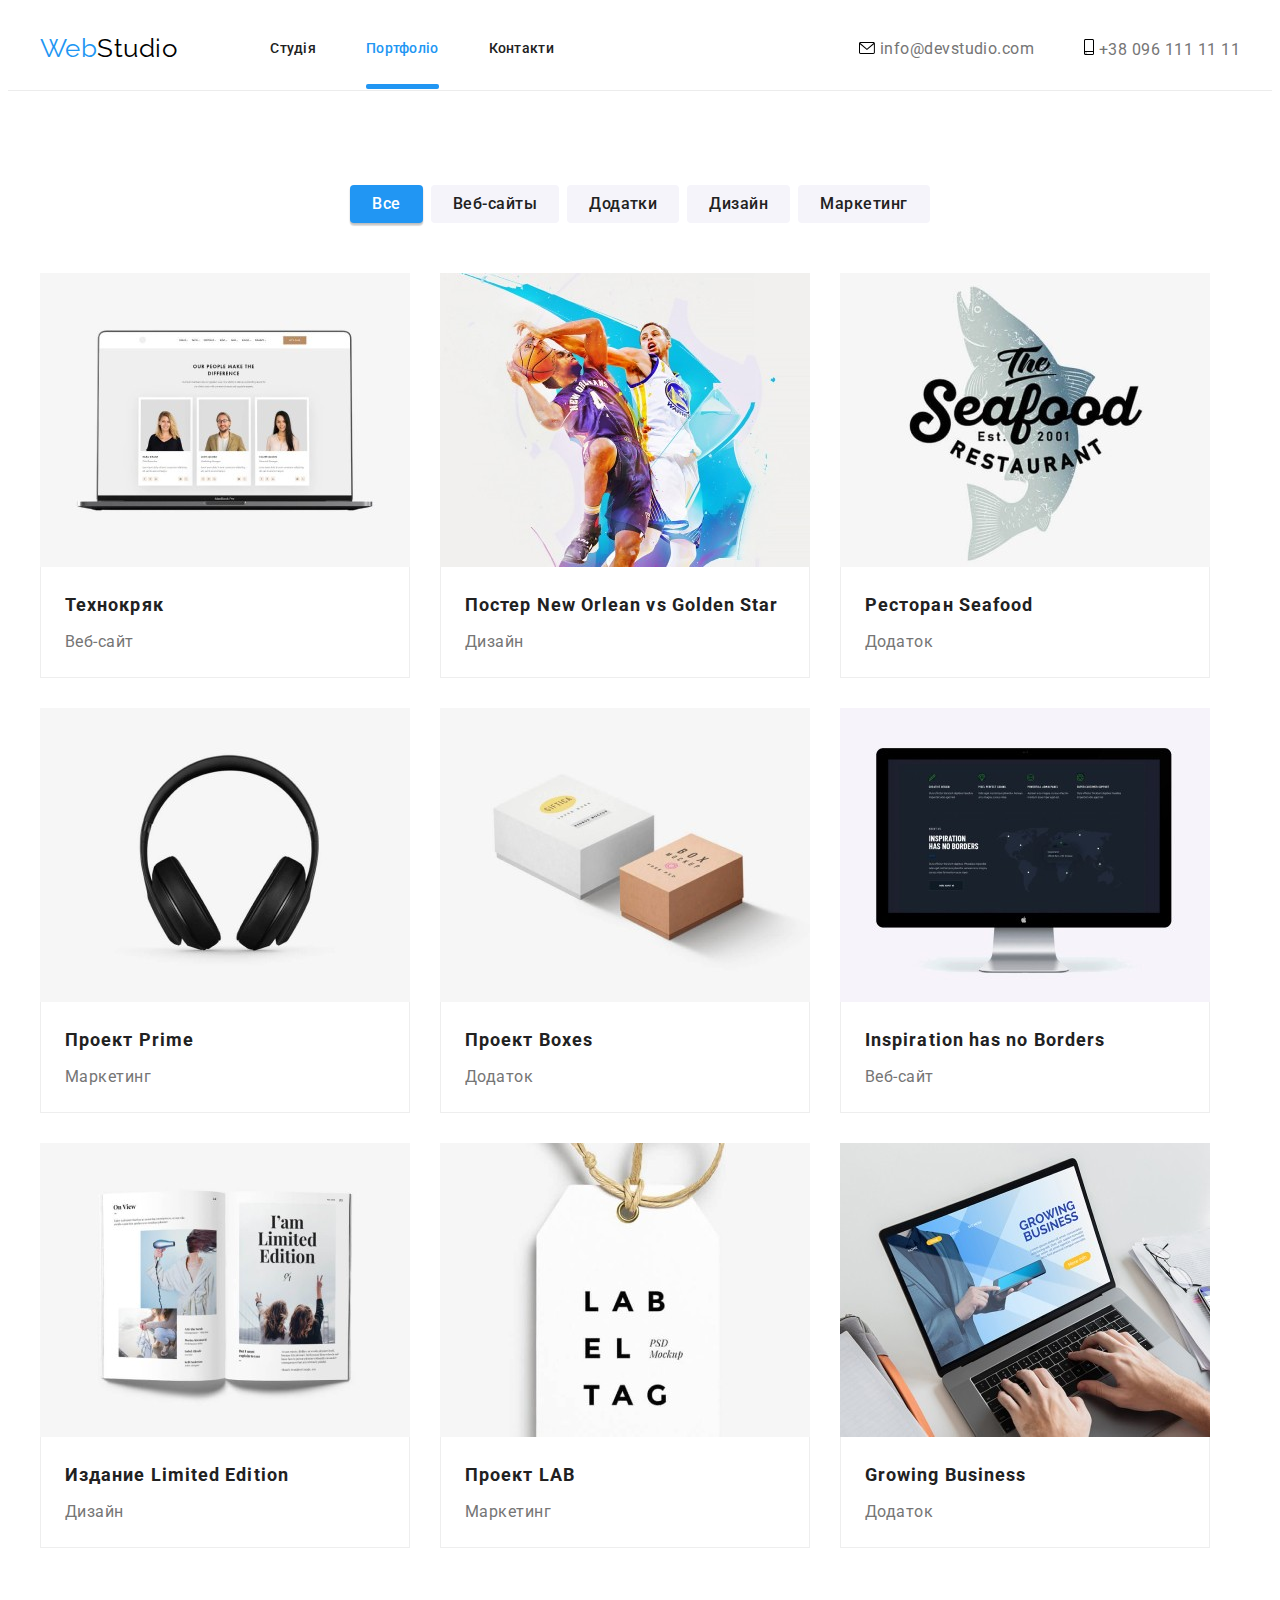
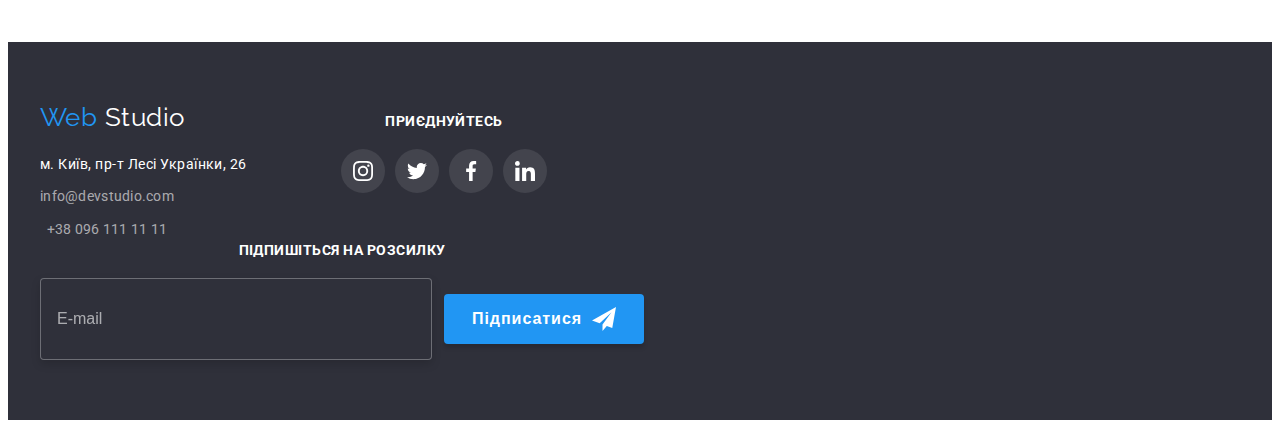
==== commit 2b6908b6: "Update portfolio.html" ====
--- a/portfolio.html
+++ b/portfolio.html
@@ -31,493 +31,495 @@
     <title>Document</title>
   </head>
   <body>
-    <!--Header section-->
-    <header class="header">
-      <div class="container header__container">
-        <a class="logo header__logo" href="./index.html"
-          >Web<span class="logo__color">Studio</span></a
-        >
-        <button class="menu__btn" type="button" data-menu-open>
-          <svg class="" width="40" height="40">
-            <use href="./images/icons.svg#icon-menu"></use>
-          </svg>
-        </button>
-        <nav class="nav header__nav">
-          <ul class="nav__list">
-            <li class="nav__item">
-              <a class="nav__link" href="./index.html">Студія</a>
-            </li>
-            <li class="nav__item">
-              <a
-                class="nav__link nav__link--current animate__animated animate__slideInDown"
-                href="./portfolio.html"
-                >Портфоліо</a
-              >
-            </li>
-            <li class="nav__item">
-              <a class="nav__link" href="">Контакти</a>
-            </li>
-          </ul>
-        </nav>
-        <ul class="header__list">
-          <li class="header__item">
-            <a class="header__mailto" href="mailto:info@devstudio.com">
-              <svg class="header__icon" width="16" height="12">
-                <use href="./images/icons.svg#envelope"></use>
-              </svg>
-              info@devstudio.com
-            </a>
-          </li>
-          <li class="header__item">
-            <a class="header__phone" href="tel:+380961111111">
-              <svg class="header__icon" width="10" height="16">
-                <use href="./images/icons.svg#smartphone"></use>
-              </svg>
-              +38 096 111 11 11
-            </a>
-          </li>
-        </ul>
-      </div>
-    </header>
-    <!--Main section-->
-    <main>
-      <!--Portfolio section-->
-      <section class="portfolio">
-        <div class="container">
-          <h1 class="visually__hidden">Кнопки</h1>
-          <ul class="portfolio-btn__list portfolio-button">
-            <li class="portfolio-btn__item">
-              <button
-                class="portfolio__btn portfolio__btn--current animate__animated animate__backInLeft"
-                type="button"
-              >
-                Все
-              </button>
-            </li>
-            <li class="portfolio-btn__item">
-              <button class="portfolio__btn animate__animated animate__backInLeft" type="button">
-                Веб-сайты
-              </button>
-            </li>
-            <li class="portfolio-btn__item">
-              <button class="portfolio__btn animate__animated animate__backInLeft" type="button">
-                Додатки
-              </button>
-            </li>
-            <li class="portfolio-btn__item">
-              <button class="portfolio__btn animate__animated animate__backInLeft" type="button">
-                Дизайн
-              </button>
-            </li>
-            <li class="portfolio-btn__item">
-              <button class="portfolio__btn animate__animated animate__backInLeft" type="button">
-                Маркетинг
-              </button>
-            </li>
-          </ul>
-          <h2 class="visually__hidden">Портфолио</h2>
-          <ul class="portfolio__list card-set">
-            <li class="portfolio__item animate__animated animate__backInRight">
-              <div class="portfolio-product__thumb">
-                <img
-                  class="portfolio-product__img"
-                  srcset="
-                    ./images/portfolio/img-1-354.jpg 354w,
-                    ./images/portfolio/img-1-370.jpg 370w,
-                    ./images/portfolio/img-1-450.jpg 450w,
-                    ./images/portfolio/img-1-708.jpg 708w,
-                    ./images/portfolio/img-1-740.jpg 740w,
-                    ./images/portfolio/img-1-900.jpg 900w
-                  "
-                  sizes="(min-width:1200px) 370px,(min-width:768px) 354px,100vw"
-                  src="./images/portfolio/img-1-370.jpg"
-                  alt="Ноутбук"
-                  width="450"
-                  height="294"
-                />
-                <p class="portfolio-product__text">
-                  Ресурс пропонує комплексні пропозиції з різним рівнем функціоналу та сервісів. Все
-                  це дозволить відвідувачу отримати вичерпні відомості про компанію чи приватну
-                  особу.
-                </p>
-              </div>
-              <div class="portfolio-wrapper">
-                <h3 class="portfolio-wrapper__titel">Технокряк</h3>
-                <p class="portfolio-wrapper__text">Веб-сайт</p>
-              </div>
-            </li>
-            <li class="portfolio__item animate__animated animate__backInRight">
-              <div class="portfolio-product__thumb">
-                <img
-                  class="portfolio-product__img"
-                  srcset="
-                    ./images/portfolio/img-2-354.jpg 354w,
-                    ./images/portfolio/img-2-370.jpg 370w,
-                    ./images/portfolio/img-2-450.jpg 450w,
-                    ./images/portfolio/img-2-708.jpg 708w,
-                    ./images/portfolio/img-2-740.jpg 740w,
-                    ./images/portfolio/img-2-900.jpg 900w
-                  "
-                  sizes="(min-width:1200px) 370px,(min-width:768px) 354px,100vw"
-                  src="./images/portfolio/img-2-370.jpg"
-                  alt="Баскетбол"
-                  width="450"
-                  height="294"
-                />
-                <p class="portfolio-product__text">
-                  Ресурс пропонує комплексні пропозиції з різним рівнем функціоналу та сервісів. Все
-                  це дозволить відвідувачу отримати вичерпні відомості про компанію чи приватну
-                  особу.
-                </p>
-              </div>
-              <div class="portfolio-wrapper">
-                <h3 class="portfolio-wrapper__titel">Постер New Orlean vs Golden Star</h3>
-                <p class="portfolio-wrapper__text">Дизайн</p>
-              </div>
-            </li>
-            <li class="portfolio__item animate__animated animate__backInRight">
-              <div class="portfolio-product__thumb">
-                <img
-                  class="portfolio-product__img"
-                  srcset="
-                    ./images/portfolio/img-3-354.jpg 354w,
-                    ./images/portfolio/img-3-370.jpg 370w,
-                    ./images/portfolio/img-3-450.jpg 450w,
-                    ./images/portfolio/img-3-708.jpg 708w,
-                    ./images/portfolio/img-3-740.jpg 740w,
-                    ./images/portfolio/img-3-900.jpg 900w
-                  "
-                  sizes="(min-width:1200px) 370px,(min-width:768px) 354px,100vw"
-                  src="./images/portfolio/img-3-370.jpg"
-                  alt="Рыба"
-                  width="450"
-                  height="294"
-                />
-                <p class="portfolio-product__text">
-                  Ресурс предлагает комплексные предложения с разным уровнем функционала и сервисов.
-                  Все это позволит посетителю получить исчерпывающие сведения о компании или частном
-                  лице.
-                </p>
-              </div>
-              <div class="portfolio-wrapper">
-                <h3 class="portfolio-wrapper__titel">Ресторан Seafood</h3>
-                <p class="portfolio-wrapper__text">Додаток</p>
-              </div>
-            </li>
-            <li class="portfolio__item animate__animated animate__backInLeft">
-              <div class="portfolio-product__thumb">
-                <img
-                  class="portfolio-product__img"
-                  srcset="
-                    ./images/portfolio/img-4-354.jpg 354w,
-                    ./images/portfolio/img-4-370.jpg 370w,
-                    ./images/portfolio/img-4-450.jpg 450w,
-                    ./images/portfolio/img-4-708.jpg 708w,
-                    ./images/portfolio/img-4-740.jpg 740w,
-                    ./images/portfolio/img-4-900.jpg 900w
-                  "
-                  sizes="(min-width:1200px) 370px,(min-width:768px) 354px,100vw"
-                  src="./images/portfolio/img-4-370.jpg"
-                  alt="Наушники"
-                  width="450"
-                  height="294"
-                />
-                <p class="portfolio-product__text">
-                  Ресурс пропонує комплексні пропозиції з різним рівнем функціоналу та сервісів. Все
-                  це дозволить відвідувачу отримати вичерпні відомості про компанію чи приватну
-                  особу.
-                </p>
-              </div>
-              <div class="portfolio-wrapper">
-                <h3 class="portfolio-wrapper__titel">Проект Prime</h3>
-                <p class="portfolio-wrapper__text">Маркетинг</p>
-              </div>
-            </li>
-            <li class="portfolio__item animate__animated animate__backInLeft">
-              <div class="portfolio-product__thumb">
-                <img
-                  class="portfolio-product__img"
-                  srcset="
-                    ./images/portfolio/img-5-354.jpg 354w,
-                    ./images/portfolio/img-5-370.jpg 370w,
-                    ./images/portfolio/img-5-450.jpg 450w,
-                    ./images/portfolio/img-5-708.jpg 708w,
-                    ./images/portfolio/img-5-740.jpg 740w,
-                    ./images/portfolio/img-5-900.jpg 900w
-                  "
-                  sizes="(min-width:1200px) 370px,(min-width:768px) 354px,100vw"
-                  src="./images/portfolio/img-5-370.jpg"
-                  alt="Две коробки"
-                  width="450"
-                  height="294"
-                />
-                <p class="portfolio-product__text">
-                  Ресурс пропонує комплексні пропозиції з різним рівнем функціоналу та сервісів. Все
-                  це дозволить відвідувачу отримати вичерпні відомості про компанію чи приватну
-                  особу.
-                </p>
-              </div>
-              <div class="portfolio-wrapper">
-                <h3 class="portfolio-wrapper__titel">Проект Boxes</h3>
-                <p class="portfolio-wrapper__text">Додаток</p>
-              </div>
-            </li>
-            <li class="portfolio__item animate__animated animate__backInLeft">
-              <div class="portfolio-product__thumb">
-                <img
-                  class="portfolio-product__img"
-                  srcset="
-                    ./images/portfolio/img-6-354.jpg 354w,
-                    ./images/portfolio/img-6-370.jpg 370w,
-                    ./images/portfolio/img-6-450.jpg 450w,
-                    ./images/portfolio/img-6-708.jpg 708w,
-                    ./images/portfolio/img-6-740.jpg 740w,
-                    ./images/portfolio/img-6-900.jpg 900w
-                  "
-                  sizes="(min-width:1200px) 370px,(min-width:768px) 354px,100vw"
-                  src="./images/portfolio/img-6-370.jpg"
-                  alt="Монитор"
-                  width="450"
-                  height="294"
-                />
-                <p class="portfolio-product__text">
-                  Ресурс пропонує комплексні пропозиції з різним рівнем функціоналу та сервісів. Все
-                  це дозволить відвідувачу отримати вичерпні відомості про компанію чи приватну
-                  особу.
-                </p>
-              </div>
-              <div class="portfolio-wrapper">
-                <h3 class="portfolio-wrapper__titel">Inspiration has no Borders</h3>
-                <p class="portfolio-wrapper__text">Веб-сайт</p>
-              </div>
-            </li>
-            <li class="portfolio__item animate__animated animate__backInRight">
-              <div class="portfolio-product__thumb">
-                <img
-                  class="portfolio-product__img"
-                  srcset="
-                    ./images/portfolio/img-7-354.jpg 354w,
-                    ./images/portfolio/img-7-370.jpg 370w,
-                    ./images/portfolio/img-7-450.jpg 450w,
-                    ./images/portfolio/img-7-708.jpg 708w,
-                    ./images/portfolio/img-7-740.jpg 740w,
-                    ./images/portfolio/img-7-900.jpg 900w
-                  "
-                  sizes="(min-width:1200px) 370px,(min-width:768px) 354px,100vw"
-                  src="./images/portfolio/img-7-370.jpg"
-                  alt="Книга"
-                  width="450"
-                  height="294"
-                />
-                <p class="portfolio-product__text">
-                  Ресурс пропонує комплексні пропозиції з різним рівнем функціоналу та сервісів. Все
-                  це дозволить відвідувачу отримати вичерпні відомості про компанію чи приватну
-                  особу.
-                </p>
-              </div>
-              <div class="portfolio-wrapper">
-                <h3 class="portfolio-wrapper__titel">Издание Limited Edition</h3>
-                <p class="portfolio-wrapper__text">Дизайн</p>
-              </div>
-            </li>
-            <li class="portfolio__item animate__animated animate__backInRight">
-              <div class="portfolio-product__thumb">
-                <img
-                  class="portfolio-product__img"
-                  srcset="
-                    ./images/portfolio/img-8-354.jpg 354w,
-                    ./images/portfolio/img-8-370.jpg 370w,
-                    ./images/portfolio/img-8-450.jpg 450w,
-                    ./images/portfolio/img-8-708.jpg 708w,
-                    ./images/portfolio/img-8-740.jpg 740w,
-                    ./images/portfolio/img-8-900.jpg 900w
-                  "
-                  sizes="(min-width:1200px) 370px,(min-width:768px) 354px,100vw"
-                  src="./images/portfolio/img-8-370.jpg"
-                  alt="Ярлык"
-                  width="450"
-                  height="294"
-                />
-                <p class="portfolio-product__text">
-                  Ресурс пропонує комплексні пропозиції з різним рівнем функціоналу та сервісів. Все
-                  це дозволить відвідувачу отримати вичерпні відомості про компанію чи приватну
-                  особу.
-                </p>
-              </div>
-              <div class="portfolio-wrapper">
-                <h3 class="portfolio-wrapper__titel">Проект LAB</h3>
-                <p class="portfolio-wrapper__text">Маркетинг</p>
-              </div>
-            </li>
-            <li class="portfolio__item animate__animated animate__backInRight">
-              <div class="portfolio-product__thumb">
-                <img
-                  class="portfolio-product__img"
-                  srcset="
-                    ./images/portfolio/img-9-354.jpg 354w,
-                    ./images/portfolio/img-9-370.jpg 370w,
-                    ./images/portfolio/img-9-450.jpg 450w,
-                    ./images/portfolio/img-9-708.jpg 708w,
-                    ./images/portfolio/img-9-740.jpg 740w,
-                    ./images/portfolio/img-9-900.jpg 900w
-                  "
-                  sizes="(min-width:1200px) 370px,(min-width:768px) 354px,100vw"
-                  src="./images/portfolio/img-9-370.jpg"
-                  alt="Работа за ноутбуком"
-                  width="450"
-                  height="294"
-                />
-                <p class="portfolio-product__text">
-                  Ресурс пропонує комплексні пропозиції з різним рівнем функціоналу та сервісів. Все
-                  це дозволить відвідувачу отримати вичерпні відомості про компанію чи приватну
-                  особу.
-                </p>
-              </div>
-              <div class="portfolio-wrapper">
-                <h3 class="portfolio-wrapper__titel">Growing Business</h3>
-                <p class="portfolio-wrapper__text">Додаток</p>
-              </div>
+    <div class="page">
+      <!--Header section-->
+      <header class="header">
+        <div class="container header__container">
+          <a class="logo header__logo" href="./index.html"
+            >Web<span class="logo__color">Studio</span></a
+          >
+          <button class="menu__btn" type="button" data-menu-open>
+            <svg class="" width="40" height="40">
+              <use href="./images/icons.svg#icon-menu"></use>
+            </svg>
+          </button>
+          <nav class="nav header__nav">
+            <ul class="nav__list">
+              <li class="nav__item">
+                <a class="nav__link" href="./index.html">Студія</a>
+              </li>
+              <li class="nav__item">
+                <a
+                  class="nav__link nav__link--current animate__animated animate__slideInDown"
+                  href="./portfolio.html"
+                  >Портфоліо</a
+                >
+              </li>
+              <li class="nav__item">
+                <a class="nav__link" href="">Контакти</a>
+              </li>
+            </ul>
+          </nav>
+          <ul class="header__list">
+            <li class="header__item">
+              <a class="header__mailto" href="mailto:info@devstudio.com">
+                <svg class="header__icon" width="16" height="12">
+                  <use href="./images/icons.svg#envelope"></use>
+                </svg>
+                info@devstudio.com
+              </a>
+            </li>
+            <li class="header__item">
+              <a class="header__phone" href="tel:+380961111111">
+                <svg class="header__icon" width="10" height="16">
+                  <use href="./images/icons.svg#smartphone"></use>
+                </svg>
+                +38 096 111 11 11
+              </a>
             </li>
           </ul>
         </div>
-      </section>
-    </main>
-    <!--Footer section-->
-    <footer class="footer footer__section">
-      <div class="container footer__container">
-        <div class="footer__column column-footer">
-          <a class="footer__logo" href="./index.html"
-            >Web <span class="footer__logo-color">Studio</span>
-          </a>
-          <address class="footer__address">м. Київ, пр-т Лесі Українки, 26</address>
-          <ul class="footer__list">
-            <li class="footer__item">
-              <a class="footer__mailto" href="mailto:info@devstudio.com">info@devstudio.com</a>
-            </li>
-            <li class="footer__item">
-              <a class="footer__phone" href="tel:+380961111111">+38 096 111 11 11</a>
+      </header>
+      <!--Main section-->
+      <main>
+        <!--Portfolio section-->
+        <section class="portfolio">
+          <div class="container">
+            <h1 class="visually__hidden">Кнопки</h1>
+            <ul class="portfolio-btn__list portfolio-button">
+              <li class="portfolio-btn__item">
+                <button
+                  class="portfolio__btn portfolio__btn--current animate__animated animate__backInLeft"
+                  type="button"
+                >
+                  Все
+                </button>
+              </li>
+              <li class="portfolio-btn__item">
+                <button class="portfolio__btn animate__animated animate__backInLeft" type="button">
+                  Веб-сайты
+                </button>
+              </li>
+              <li class="portfolio-btn__item">
+                <button class="portfolio__btn animate__animated animate__backInLeft" type="button">
+                  Додатки
+                </button>
+              </li>
+              <li class="portfolio-btn__item">
+                <button class="portfolio__btn animate__animated animate__backInLeft" type="button">
+                  Дизайн
+                </button>
+              </li>
+              <li class="portfolio-btn__item">
+                <button class="portfolio__btn animate__animated animate__backInLeft" type="button">
+                  Маркетинг
+                </button>
+              </li>
+            </ul>
+            <h2 class="visually__hidden">Портфолио</h2>
+            <ul class="portfolio__list card-set">
+              <li class="portfolio__item animate__animated animate__backInRight">
+                <div class="portfolio-product__thumb">
+                  <img
+                    class="portfolio-product__img"
+                    srcset="
+                      ./images/portfolio/img-1-354.jpg 354w,
+                      ./images/portfolio/img-1-370.jpg 370w,
+                      ./images/portfolio/img-1-450.jpg 450w,
+                      ./images/portfolio/img-1-708.jpg 708w,
+                      ./images/portfolio/img-1-740.jpg 740w,
+                      ./images/portfolio/img-1-900.jpg 900w
+                    "
+                    sizes="(min-width:1200px) 370px,(min-width:768px) 354px,(min-width:480px) 450px"
+                    src="./images/portfolio/img-1-370.jpg"
+                    alt="Ноутбук"
+                    width="450"
+                    height="294"
+                  />
+                  <p class="portfolio-product__text">
+                    Ресурс пропонує комплексні пропозиції з різним рівнем функціоналу та сервісів.
+                    Все це дозволить відвідувачу отримати вичерпні відомості про компанію чи
+                    приватну особу.
+                  </p>
+                </div>
+                <div class="portfolio-wrapper wrapper_tablet">
+                  <h3 class="portfolio-wrapper__titel">Технокряк</h3>
+                  <p class="portfolio-wrapper__text">Веб-сайт</p>
+                </div>
+              </li>
+              <li class="portfolio__item animate__animated animate__backInRight">
+                <div class="portfolio-product__thumb">
+                  <img
+                    class="portfolio-product__img"
+                    srcset="
+                      ./images/portfolio/img-2-354.jpg 354w,
+                      ./images/portfolio/img-2-370.jpg 370w,
+                      ./images/portfolio/img-2-450.jpg 450w,
+                      ./images/portfolio/img-2-708.jpg 708w,
+                      ./images/portfolio/img-2-740.jpg 740w,
+                      ./images/portfolio/img-2-900.jpg 900w
+                    "
+                    sizes="(min-width:1200px) 370px,(min-width:768px) 354px,(min-width:480px) 450px"
+                    src="./images/portfolio/img-2-370.jpg"
+                    alt="Баскетбол"
+                    width="450"
+                    height="294"
+                  />
+                  <p class="portfolio-product__text">
+                    Ресурс пропонує комплексні пропозиції з різним рівнем функціоналу та сервісів.
+                    Все це дозволить відвідувачу отримати вичерпні відомості про компанію чи
+                    приватну особу.
+                  </p>
+                </div>
+                <div class="portfolio-wrapper">
+                  <h3 class="portfolio-wrapper__titel">Постер New Orlean vs Golden Star</h3>
+                  <p class="portfolio-wrapper__text">Дизайн</p>
+                </div>
+              </li>
+              <li class="portfolio__item animate__animated animate__backInRight">
+                <div class="portfolio-product__thumb">
+                  <img
+                    class="portfolio-product__img"
+                    srcset="
+                      ./images/portfolio/img-3-354.jpg 354w,
+                      ./images/portfolio/img-3-370.jpg 370w,
+                      ./images/portfolio/img-3-450.jpg 450w,
+                      ./images/portfolio/img-3-708.jpg 708w,
+                      ./images/portfolio/img-3-740.jpg 740w,
+                      ./images/portfolio/img-3-900.jpg 900w
+                    "
+                    sizes="(min-width:1200px) 370px,(min-width:768px) 354px,(min-width:480px) 450px"
+                    src="./images/portfolio/img-3-370.jpg"
+                    alt="Рыба"
+                    width="450"
+                    height="294"
+                  />
+                  <p class="portfolio-product__text">
+                    Ресурс предлагает комплексные предложения с разным уровнем функционала и
+                    сервисов. Все это позволит посетителю получить исчерпывающие сведения о компании
+                    или частном лице.
+                  </p>
+                </div>
+                <div class="portfolio-wrapper">
+                  <h3 class="portfolio-wrapper__titel">Ресторан Seafood</h3>
+                  <p class="portfolio-wrapper__text">Додаток</p>
+                </div>
+              </li>
+              <li class="portfolio__item animate__animated animate__backInLeft">
+                <div class="portfolio-product__thumb">
+                  <img
+                    class="portfolio-product__img"
+                    srcset="
+                      ./images/portfolio/img-4-354.jpg 354w,
+                      ./images/portfolio/img-4-370.jpg 370w,
+                      ./images/portfolio/img-4-450.jpg 450w,
+                      ./images/portfolio/img-4-708.jpg 708w,
+                      ./images/portfolio/img-4-740.jpg 740w,
+                      ./images/portfolio/img-4-900.jpg 900w
+                    "
+                    sizes="(min-width:1200px) 370px,(min-width:768px) 354px,(min-width:480px) 450px"
+                    src="./images/portfolio/img-4-370.jpg"
+                    alt="Наушники"
+                    width="450"
+                    height="294"
+                  />
+                  <p class="portfolio-product__text">
+                    Ресурс пропонує комплексні пропозиції з різним рівнем функціоналу та сервісів.
+                    Все це дозволить відвідувачу отримати вичерпні відомості про компанію чи
+                    приватну особу.
+                  </p>
+                </div>
+                <div class="portfolio-wrapper">
+                  <h3 class="portfolio-wrapper__titel">Проект Prime</h3>
+                  <p class="portfolio-wrapper__text">Маркетинг</p>
+                </div>
+              </li>
+              <li class="portfolio__item animate__animated animate__backInLeft">
+                <div class="portfolio-product__thumb">
+                  <img
+                    class="portfolio-product__img"
+                    srcset="
+                      ./images/portfolio/img-5-354.jpg 354w,
+                      ./images/portfolio/img-5-370.jpg 370w,
+                      ./images/portfolio/img-5-450.jpg 450w,
+                      ./images/portfolio/img-5-708.jpg 708w,
+                      ./images/portfolio/img-5-740.jpg 740w,
+                      ./images/portfolio/img-5-900.jpg 900w
+                    "
+                    sizes="(min-width:1200px) 370px,(min-width:768px) 354px,(min-width:480px) 450px"
+                    src="./images/portfolio/img-5-370.jpg"
+                    alt="Две коробки"
+                    width="450"
+                    height="294"
+                  />
+                  <p class="portfolio-product__text">
+                    Ресурс пропонує комплексні пропозиції з різним рівнем функціоналу та сервісів.
+                    Все це дозволить відвідувачу отримати вичерпні відомості про компанію чи
+                    приватну особу.
+                  </p>
+                </div>
+                <div class="portfolio-wrapper">
+                  <h3 class="portfolio-wrapper__titel">Проект Boxes</h3>
+                  <p class="portfolio-wrapper__text">Додаток</p>
+                </div>
+              </li>
+              <li class="portfolio__item animate__animated animate__backInLeft">
+                <div class="portfolio-product__thumb">
+                  <img
+                    class="portfolio-product__img"
+                    srcset="
+                      ./images/portfolio/img-6-354.jpg 354w,
+                      ./images/portfolio/img-6-370.jpg 370w,
+                      ./images/portfolio/img-6-450.jpg 450w,
+                      ./images/portfolio/img-6-708.jpg 708w,
+                      ./images/portfolio/img-6-740.jpg 740w,
+                      ./images/portfolio/img-6-900.jpg 900w
+                    "
+                    sizes="(min-width:1200px) 370px,(min-width:768px) 354px,(min-width:480px) 450px"
+                    src="./images/portfolio/img-6-370.jpg"
+                    alt="Монитор"
+                    width="450"
+                    height="294"
+                  />
+                  <p class="portfolio-product__text">
+                    Ресурс пропонує комплексні пропозиції з різним рівнем функціоналу та сервісів.
+                    Все це дозволить відвідувачу отримати вичерпні відомості про компанію чи
+                    приватну особу.
+                  </p>
+                </div>
+                <div class="portfolio-wrapper">
+                  <h3 class="portfolio-wrapper__titel">Inspiration has no Borders</h3>
+                  <p class="portfolio-wrapper__text">Веб-сайт</p>
+                </div>
+              </li>
+              <li class="portfolio__item animate__animated animate__backInRight">
+                <div class="portfolio-product__thumb">
+                  <img
+                    class="portfolio-product__img"
+                    srcset="
+                      ./images/portfolio/img-7-354.jpg 354w,
+                      ./images/portfolio/img-7-370.jpg 370w,
+                      ./images/portfolio/img-7-450.jpg 450w,
+                      ./images/portfolio/img-7-708.jpg 708w,
+                      ./images/portfolio/img-7-740.jpg 740w,
+                      ./images/portfolio/img-7-900.jpg 900w
+                    "
+                    sizes="(min-width:1200px) 370px,(min-width:768px) 354px,(min-width:480px) 450px"
+                    src="./images/portfolio/img-7-370.jpg"
+                    alt="Книга"
+                    width="450"
+                    height="294"
+                  />
+                  <p class="portfolio-product__text">
+                    Ресурс пропонує комплексні пропозиції з різним рівнем функціоналу та сервісів.
+                    Все це дозволить відвідувачу отримати вичерпні відомості про компанію чи
+                    приватну особу.
+                  </p>
+                </div>
+                <div class="portfolio-wrapper">
+                  <h3 class="portfolio-wrapper__titel">Издание Limited Edition</h3>
+                  <p class="portfolio-wrapper__text">Дизайн</p>
+                </div>
+              </li>
+              <li class="portfolio__item animate__animated animate__backInRight">
+                <div class="portfolio-product__thumb">
+                  <img
+                    class="portfolio-product__img"
+                    srcset="
+                      ./images/portfolio/img-8-354.jpg 354w,
+                      ./images/portfolio/img-8-370.jpg 370w,
+                      ./images/portfolio/img-8-450.jpg 450w,
+                      ./images/portfolio/img-8-708.jpg 708w,
+                      ./images/portfolio/img-8-740.jpg 740w,
+                      ./images/portfolio/img-8-900.jpg 900w
+                    "
+                    sizes="(min-width:1200px) 370px,(min-width:768px) 354px,(min-width:480px) 450px"
+                    src="./images/portfolio/img-8-370.jpg"
+                    alt="Ярлык"
+                    width="450"
+                    height="294"
+                  />
+                  <p class="portfolio-product__text">
+                    Ресурс пропонує комплексні пропозиції з різним рівнем функціоналу та сервісів.
+                    Все це дозволить відвідувачу отримати вичерпні відомості про компанію чи
+                    приватну особу.
+                  </p>
+                </div>
+                <div class="portfolio-wrapper">
+                  <h3 class="portfolio-wrapper__titel">Проект LAB</h3>
+                  <p class="portfolio-wrapper__text">Маркетинг</p>
+                </div>
+              </li>
+              <li class="portfolio__item animate__animated animate__backInRight">
+                <div class="portfolio-product__thumb">
+                  <img
+                    class="portfolio-product__img"
+                    srcset="
+                      ./images/portfolio/img-9-354.jpg 354w,
+                      ./images/portfolio/img-9-370.jpg 370w,
+                      ./images/portfolio/img-9-450.jpg 450w,
+                      ./images/portfolio/img-9-708.jpg 708w,
+                      ./images/portfolio/img-9-740.jpg 740w,
+                      ./images/portfolio/img-9-900.jpg 900w
+                    "
+                    sizes="(min-width:1200px) 370px,(min-width:768px) 354px,(min-width:480px) 450px"
+                    src="./images/portfolio/img-9-370.jpg"
+                    alt="Работа за ноутбуком"
+                    width="450"
+                    height="294"
+                  />
+                  <p class="portfolio-product__text">
+                    Ресурс пропонує комплексні пропозиції з різним рівнем функціоналу та сервісів.
+                    Все це дозволить відвідувачу отримати вичерпні відомості про компанію чи
+                    приватну особу.
+                  </p>
+                </div>
+                <div class="portfolio-wrapper">
+                  <h3 class="portfolio-wrapper__titel">Growing Business</h3>
+                  <p class="portfolio-wrapper__text">Додаток</p>
+                </div>
+              </li>
+            </ul>
+          </div>
+        </section>
+      </main>
+      <!--Footer section-->
+      <footer class="footer footer__section">
+        <div class="container footer__container">
+          <div class="footer__column column-footer">
+            <a class="footer__logo" href="./index.html"
+              >Web <span class="footer__logo-color">Studio</span>
+            </a>
+            <address class="footer__address">м. Київ, пр-т Лесі Українки, 26</address>
+            <ul class="footer__list">
+              <li class="footer__item">
+                <a class="footer__mailto" href="mailto:info@devstudio.com">info@devstudio.com</a>
+              </li>
+              <li class="footer__item">
+                <a class="footer__phone" href="tel:+380961111111">+38 096 111 11 11</a>
+              </li>
+            </ul>
+          </div>
+          <div class="footer-wrapper">
+            <h2 class="footer__titel">приєднуйтесь</h2>
+            <ul class="footer-socials">
+              <li class="footer-socials__item">
+                <a
+                  class="footer-socials__link"
+                  href=""
+                  target="_blank"
+                  rel="noopener noreferrer"
+                  aria-label="instagram"
+                >
+                  <svg class="footer-socials__icon" width="20" height="20">
+                    <use href="./images/icons.svg#instagram"></use>
+                  </svg>
+                </a>
+              </li>
+              <li class="footer-socials__item">
+                <a
+                  class="footer-socials__link"
+                  href=""
+                  target="_blank"
+                  rel="noopener noreferrer"
+                  aria-label="twitter"
+                >
+                  <svg class="footer-socials__icon" width="20" height="20">
+                    <use href="./images/icons.svg#twitter"></use>
+                  </svg>
+                </a>
+              </li>
+              <li class="footer-socials__item">
+                <a
+                  class="footer-socials__link"
+                  href=""
+                  target="_blank"
+                  rel="noopener noreferrer"
+                  aria-label="facebook"
+                >
+                  <svg class="footer-socials__icon" width="20" height="20">
+                    <use href="./images/icons.svg#facebook"></use>
+                  </svg>
+                </a>
+              </li>
+              <li class="footer-socials__item">
+                <a
+                  class="footer-socials__link"
+                  href=""
+                  target="_blank"
+                  rel="noopener noreferrer"
+                  aria-label="linkedin"
+                >
+                  <svg class="footer-socials__icon" width="20" height="20">
+                    <use href="./images/icons.svg#linkedin"></use>
+                  </svg>
+                </a>
+              </li>
+            </ul>
+          </div>
+          <div class="form-container-fotter">
+            <h2 class="form-fotter__titel">Підпишіться на розсилку</h2>
+            <form class="form-fotter">
+              <label class="form-fotter__label">
+                <input
+                  class="form-fotter__input"
+                  name="user-email"
+                  type="email"
+                  placeholder="E-mail"
+                  required
+                />
+              </label>
+              <button class="form-fotter-btn" type="submit">
+                Підписатися<svg class="form-fotter-btn__icon" width="24" height="24">
+                  <use href="./images/icons.svg#send"></use>
+                </svg>
+              </button>
+            </form>
+          </div>
+        </div>
+      </footer>
+      <!--Mobeil-menu-->
+      <div class="menu__overlay" data-menu>
+        <div class="menu_container">
+          <button class="menu__btn" type="button" data-menu-close>
+            <svg class="icon__close" width="40" height="40">
+              <use href="./images/icons.svg#icon-close"></use>
+            </svg>
+          </button>
+          <ul class="mobile__list">
+            <li class="mobile__item">
+              <a class="mobile__link" href="./index.html">Студія</a>
+            </li>
+            <li class="mobile__item">
+              <a class="mobile__link mobile__link--current" href="./portfolio.html">Портфоліо</a>
+            </li>
+            <li class="mobile__item">
+              <a class="mobile__link" href="">Контакти</a>
+            </li>
+          </ul>
+          <ul class="mobile__contacts">
+            <li class="contacts__item">
+              <a class="contacts__phone" href="tel:+380961111111"> +38 096 111 11 11 </a>
+            </li>
+            <li class="contacts__item">
+              <a class="contacts__mailto" href="mailto:info@devstudio.com"> info@devstudio.com </a>
+            </li>
+          </ul>
+          <ul class="mobile__socilas">
+            <li class="socilas__item">
+              <a class="socilas__link" href="">Instagram</a>
+            </li>
+            <li class="socilas__item">
+              <a class="socilas__link" href="">Twitter</a>
+            </li>
+            <li class="socilas__item">
+              <a class="socilas__link" href="">Facebook</a>
+            </li>
+            <li class="socilas__item">
+              <a class="socilas__link" href="">LinkedIn</a>
             </li>
           </ul>
         </div>
-        <div class="footer-wrapper">
-          <h2 class="footer__titel">приєднуйтесь</h2>
-          <ul class="footer-socials">
-            <li class="footer-socials__item">
-              <a
-                class="footer-socials__link"
-                href=""
-                target="_blank"
-                rel="noopener noreferrer"
-                aria-label="instagram"
-              >
-                <svg class="footer-socials__icon" width="20" height="20">
-                  <use href="./images/icons.svg#instagram"></use>
-                </svg>
-              </a>
-            </li>
-            <li class="footer-socials__item">
-              <a
-                class="footer-socials__link"
-                href=""
-                target="_blank"
-                rel="noopener noreferrer"
-                aria-label="twitter"
-              >
-                <svg class="footer-socials__icon" width="20" height="20">
-                  <use href="./images/icons.svg#twitter"></use>
-                </svg>
-              </a>
-            </li>
-            <li class="footer-socials__item">
-              <a
-                class="footer-socials__link"
-                href=""
-                target="_blank"
-                rel="noopener noreferrer"
-                aria-label="facebook"
-              >
-                <svg class="footer-socials__icon" width="20" height="20">
-                  <use href="./images/icons.svg#facebook"></use>
-                </svg>
-              </a>
-            </li>
-            <li class="footer-socials__item">
-              <a
-                class="footer-socials__link"
-                href=""
-                target="_blank"
-                rel="noopener noreferrer"
-                aria-label="linkedin"
-              >
-                <svg class="footer-socials__icon" width="20" height="20">
-                  <use href="./images/icons.svg#linkedin"></use>
-                </svg>
-              </a>
-            </li>
-          </ul>
-        </div>
-        <div class="form-container-fotter">
-          <h2 class="form-fotter__titel">Підпишіться на розсилку</h2>
-          <form class="form-fotter">
-            <label class="form-fotter__label">
-              <input
-                class="form-fotter__input"
-                name="user-email"
-                type="email"
-                placeholder="E-mail"
-                required
-              />
-            </label>
-            <button class="form-fotter-btn" type="submit">
-              Підписатися<svg class="form-fotter-btn__icon" width="24" height="24">
-                <use href="./images/icons.svg#send"></use>
-              </svg>
-            </button>
-          </form>
-        </div>
-      </div>
-    </footer>
-    <!--Mobeil-menu-->
-    <div class="menu__overlay" data-menu>
-      <div class="menu_container">
-        <button class="menu__btn" type="button" data-menu-close>
-          <svg class="icon__close" width="40" height="40">
-            <use href="./images/icons.svg#icon-close"></use>
-          </svg>
-        </button>
-        <ul class="mobile__list">
-          <li class="mobile__item">
-            <a class="mobile__link" href="./index.html">Студія</a>
-          </li>
-          <li class="mobile__item">
-            <a class="mobile__link mobile__link--current" href="./portfolio.html">Портфоліо</a>
-          </li>
-          <li class="mobile__item">
-            <a class="mobile__link" href="">Контакти</a>
-          </li>
-        </ul>
-        <ul class="mobile__contacts">
-          <li class="contacts__item">
-            <a class="contacts__phone" href="tel:+380961111111"> +38 096 111 11 11 </a>
-          </li>
-          <li class="contacts__item">
-            <a class="contacts__mailto" href="mailto:info@devstudio.com"> info@devstudio.com </a>
-          </li>
-        </ul>
-        <ul class="mobile__socilas">
-          <li class="socilas__item">
-            <a class="socilas__link" href="">Instagram</a>
-          </li>
-          <li class="socilas__item">
-            <a class="socilas__link" href="">Twitter</a>
-          </li>
-          <li class="socilas__item">
-            <a class="socilas__link" href="">Facebook</a>
-          </li>
-          <li class="socilas__item">
-            <a class="socilas__link" href="">LinkedIn</a>
-          </li>
-        </ul>
       </div>
     </div>
     <script src="./js/menu.js"></script>
--- a/css/main.min.css
+++ b/css/main.min.css
@@ -1 +1 @@
-:root{--main-fonts: Roboto, sans-serif;--secondary-font: Raleway, sans-serif;--pimary-color: #757575;--secondary-color: #212121;--accent-color: #2196f3;--white-color: #ffffff;--bg-dark-color: #2f303a;--bg-grey-color: #f5f4fa;--btn-hover-color: #188ce8;--border-color: #ececec;--logo-black-color: #000000;--background-color-hero: #c4c4c4;--icon-color: #afb1b8;--bg-color-fotter: #2f303a;--indent: 30px;--items: 3;--timeng-function: 250ms cubic-bezier(0.4, 0, 0.2, 1)}.visually__hidden{position:absolute;white-space:nowrap;width:1px;height:1px;overflow:hidden;border:0;padding:0;clip:rect(0 0 0 0);-webkit-clip-path:inset(50%);clip-path:inset(50%);margin:-1px}.portfolio,.doing,.hero{padding-top:94px;padding-bottom:94px}body{color:var(--pimary-color);font-family:var(--main-fonts);letter-spacing:.03em}.no-scroll{overflow:hidden}h1,h2,h3,h4,h5,h6,p{margin:0}ul,ol{list-style:none;padding:0;margin:0}img{display:block;max-width:100%;height:auto;-o-object-fit:cover;object-fit:cover;-o-object-position:center;object-position:center}a{text-decoration:none;color:currentColor}.card-set{display:-webkit-box;display:-ms-flexbox;display:flex;-ms-flex-wrap:wrap;flex-wrap:wrap;gap:var(--indent)}.card-set-item{-ms-flex-preferred-size:calc((100% - var(--indent)*(var(--items) - 1))/var(--items));flex-basis:calc((100% - var(--indent)*(var(--items) - 1))/var(--items))}.container{margin-left:auto;margin-right:auto;padding-left:15px;padding-right:15px}@media screen and (min-width: 480px){.container{width:480px}}@media screen and (min-width: 768px){.container{width:768px}}@media screen and (min-width: 1200px){.container{width:1200px}}.section-titel{color:var(--secondary-color);font-size:28px;line-height:1.1785714286;text-align:center}@media screen and (min-width: 1200px){.section-titel{font-size:36px;line-height:1.1666666667}}.socials__list{display:-webkit-box;display:-ms-flexbox;display:flex;-webkit-box-align:center;-ms-flex-align:center;align-items:center;-webkit-box-pack:center;-ms-flex-pack:center;justify-content:center;gap:10px}.socials__link{display:-webkit-box;display:-ms-flexbox;display:flex;-webkit-box-align:center;-ms-flex-align:center;align-items:center;-webkit-box-pack:center;-ms-flex-pack:center;justify-content:center;width:44px;height:44px;border-radius:50%;-webkit-transition:background-color var(--timeng-function),fill var(--timeng-function);transition:background-color var(--timeng-function),fill var(--timeng-function)}.socials__link:hover,.socials__link:focus{background-color:var(--accent-color)}.socials__link:hover .socials__icon,.socials__link:focus .socials__icon{fill:var(--white-color)}.socials__icon{fill:var(--icon-color);-webkit-transition:fill var(--timeng-function);transition:fill var(--timeng-function)}.logo{font-size:24px;line-height:.1072796935;font-family:var(--secondary-font);color:var(--accent-color)}@media screen and (max-width: 767px){.logo{margin-right:auto}}@media screen and (min-width: 768px){.logo{padding-top:25px;padding-bottom:25px}}@media screen and (min-width: 1200px){.logo{padding-bottom:25px;padding-bottom:26px;font-size:26px;line-height:1.19}}.logo__color{color:var(--logo-black-color)}.footer__logo{text-align:center;display:block;color:var(--accent-color);font-family:var(--secondary-font);font-size:24px;line-height:1.1666666667;margin-bottom:20px}@media screen and (min-width: 1200px){.footer__logo{font-size:26px;line-height:1.19}}.footer__logo-color{color:var(--white-color)}.footer-socials{display:-webkit-box;display:-ms-flexbox;display:flex;-webkit-box-align:center;-ms-flex-align:center;align-items:center;-webkit-box-pack:center;-ms-flex-pack:center;justify-content:center;gap:10px;margin-bottom:60px}.footer-socials__link{display:-webkit-box;display:-ms-flexbox;display:flex;-webkit-box-align:center;-ms-flex-align:center;align-items:center;-webkit-box-pack:center;-ms-flex-pack:center;justify-content:center;width:44px;height:44px;border-radius:50%;background-color:#43444d;-webkit-transition:background-color var(--timeng-function),fill var(--timeng-function);transition:background-color var(--timeng-function),fill var(--timeng-function)}.footer-socials__link:hover,.footer-socials__link:focus{background-color:var(--accent-color)}.footer-socials__icon{fill:var(--white-color)}.form-fotter__titel{margin-bottom:20px;text-align:center;font-size:14px;line-height:1.1428571429;text-transform:uppercase;color:var(--white-color)}.form-fotter{text-align:center}@media screen and (min-width: 1200px){.form-fotter{display:-webkit-box;display:-ms-flexbox;display:flex;-webkit-box-align:center;-ms-flex-align:center;align-items:center;-webkit-box-pack:center;-ms-flex-pack:center;justify-content:center;gap:12px}}.form-fotter__input{width:100%;height:50px;padding:15px 16px;background-color:var(--bg-dark-color);border:1px solid rgba(255,255,255,.3);-webkit-filter:drop-shadow(0px 4px 4px rgba(0, 0, 0, 0.15));filter:drop-shadow(0px 4px 4px rgba(0, 0, 0, 0.15));outline:rgba(0,0,0,0);border-radius:4px}.form-fotter__input::-webkit-input-placeholder{font-size:16px;line-height:1.25;color:rgba(255,255,255,.6)}.form-fotter__input::-moz-placeholder{font-size:16px;line-height:1.25;color:rgba(255,255,255,.6)}.form-fotter__input:-ms-input-placeholder{font-size:16px;line-height:1.25;color:rgba(255,255,255,.6)}.form-fotter__input::-ms-input-placeholder{font-size:16px;line-height:1.25;color:rgba(255,255,255,.6)}.form-fotter__input::placeholder{font-size:16px;line-height:1.25;color:rgba(255,255,255,.6)}@media screen and (max-width: 768px){.form-fotter__input{margin-bottom:20px}}@media screen and (min-width: 768px){.form-fotter__input{display:block;margin-left:auto;margin-right:auto;width:450px}}@media screen and (min-width: 1200px){.form-fotter__input{width:358px;margin-bottom:0}}.form-fotter-btn{display:-webkit-inline-box;display:-ms-inline-flexbox;display:inline-flex;-webkit-box-align:center;-ms-flex-align:center;align-items:center;-webkit-box-pack:center;-ms-flex-pack:center;justify-content:center;gap:10px;min-width:200px;min-height:50px;padding:10px 28px;font-weight:700;font-size:16px;line-height:1.875;letter-spacing:.06em;color:var(--white-color);background-color:var(--accent-color);-webkit-box-shadow:0px 4px 4px rgba(0,0,0,.15);box-shadow:0px 4px 4px rgba(0,0,0,.15);border-radius:4px;border:none;-webkit-transition:background-color var(--timeng-function);transition:background-color var(--timeng-function);cursor:pointer}.form-fotter-btn:hover,.form-fotter-btn:focus{background-color:var(--btn-hover-color)}.backdrop{position:fixed;top:0;left:0;z-index:1000;width:100%;height:100%;background-color:rgba(0,0,0,.2);opacity:1;visibility:visible;pointer-events:initial;-webkit-transition:opacity var(--timeng-function),visibility var(--timeng-function);transition:opacity var(--timeng-function),visibility var(--timeng-function)}.backdrop.is-hidden{opacity:0;visibility:hidden;pointer-events:none}.modal{position:absolute;top:50%;left:50%;-webkit-transform:translate(-50%, -50%) scale(1);transform:translate(-50%, -50%) scale(1);padding:40px;width:450px;height:609px;background-color:var(--white-color);border-radius:4px;-webkit-box-shadow:0px 1px 3px rgba(0,0,0,.12),0px 1px 1px rgba(0,0,0,.14),0px 2px 1px rgba(0,0,0,.2);box-shadow:0px 1px 3px rgba(0,0,0,.12),0px 1px 1px rgba(0,0,0,.14),0px 2px 1px rgba(0,0,0,.2);opacity:1;-webkit-transition:opacity var(--timeng-function),-webkit-transform var(--timeng-function);transition:opacity var(--timeng-function),-webkit-transform var(--timeng-function);transition:transform var(--timeng-function),opacity var(--timeng-function);transition:transform var(--timeng-function),opacity var(--timeng-function),-webkit-transform var(--timeng-function)}@media screen and (min-width: 1200px){.modal{width:528px;height:581px}}.backdrop.is-hidden .modal{opacity:0;-webkit-transform:translate(-50%, -50%) scale(0.75);transform:translate(-50%, -50%) scale(0.75)}.modal-btn{position:absolute;top:8px;right:8px;display:-webkit-box;display:-ms-flexbox;display:flex;-webkit-box-align:center;-ms-flex-align:center;align-items:center;-webkit-box-pack:center;-ms-flex-pack:center;justify-content:center;width:30px;height:30px;padding:0;border-radius:50%;background:var(--white-color);border:1px solid rgba(0,0,0,.1);-webkit-filter:drop-shadow(0px 4px 4px rgba(0, 0, 0, 0.25));filter:drop-shadow(0px 4px 4px rgba(0, 0, 0, 0.25));-webkit-transition:fill var(--timeng-function);transition:fill var(--timeng-function);cursor:pointer}.modal-btn:hover,.modal-btn:focus{fill:var(--accent-color)}.form-container{display:-webkit-box;display:-ms-flexbox;display:flex;-ms-flex-wrap:wrap;flex-wrap:wrap;-webkit-box-pack:center;-ms-flex-pack:center;justify-content:center;gap:10px;margin-bottom:20px}.modal-form__titel{display:block;margin-bottom:12px;margin-left:auto;margin-right:auto;font-size:20px;line-height:1.5;text-align:center;letter-spacing:.03em;color:var(--secondary-color)}@media screen and (min-width: 1200px){.modal-form__titel{font-size:20px;line-height:1.15}}.form-group{position:relative}.form-group__titel{display:block;margin-bottom:4px;font-size:12px;line-height:1.1666666667;letter-spacing:.01em;color:var(--pimary-color)}.form-group__input{display:block;width:370px;height:40px;padding-left:42px;padding-right:42px;border:1px solid rgba(33,33,33,.2);border-radius:4px;outline:rgba(0,0,0,0);cursor:pointer;-webkit-transition:border-color var(--timeng-function);transition:border-color var(--timeng-function)}.form-group__input:hover,.form-group__input:focus{border-color:var(--accent-color)}.form-group__input:hover+.form-group__icon,.form-group__input:focus+.form-group__icon{fill:var(--accent-color)}@media screen and (min-width: 1200px){.form-group__input{width:448px}}.form-group__icon{position:absolute;top:28px;left:12px;-webkit-transition:fill var(--timeng-function);transition:fill var(--timeng-function)}.form-group__icon-right{position:absolute;top:28px;right:12px;-webkit-transition:fill var(--timeng-function);transition:fill var(--timeng-function)}.form-group__icons-sad{fill:red}.form-group__icons-smile{fill:#0f8000}.form-group__icons-sad,.form-group__icons-smile{opacity:0;-webkit-transform:scale(0.4);transform:scale(0.4);-webkit-transform-origin:center;transform-origin:center;-webkit-transition:opacity var(--timeng-function),-webkit-transform var(--timeng-function);transition:opacity var(--timeng-function),-webkit-transform var(--timeng-function);transition:opacity var(--timeng-function),transform var(--timeng-function);transition:opacity var(--timeng-function),transform var(--timeng-function),-webkit-transform var(--timeng-function)}.form-group__input:focus:invalid:required:not(:-moz-placeholder-shown)~.form-group__icon-right .form-group__icons-sad{opacity:1;transform:scale(1)}.form-group__input:focus:invalid:required:not(:-ms-input-placeholder)~.form-group__icon-right .form-group__icons-sad{opacity:1;transform:scale(1)}.form-group__input:focus:invalid:required:not(:placeholder-shown)~.form-group__icon-right .form-group__icons-sad{opacity:1;-webkit-transform:scale(1);transform:scale(1)}.form-group__input:focus:valid:required:not(:-moz-placeholder-shown)~.form-group__icon-right .form-group__icons-smile{opacity:1;transform:scale(1)}.form-group__input:focus:valid:required:not(:-ms-input-placeholder)~.form-group__icon-right .form-group__icons-smile{opacity:1;transform:scale(1)}.form-group__input:focus:valid:required:not(:placeholder-shown)~.form-group__icon-right .form-group__icons-smile{opacity:1;-webkit-transform:scale(1);transform:scale(1)}.form-textaria{width:370px;height:120px;padding:12px 16px;border:1px solid rgba(33,33,33,.2);border-radius:4px;resize:none;outline:rgba(0,0,0,0);-webkit-transition:border-color var(--timeng-function);transition:border-color var(--timeng-function);cursor:pointer}.form-textaria:hover,.form-textaria:focus{border-color:var(--accent-color)}@media screen and (min-width: 1200px){.form-textaria{width:448px}}.form-textaria::-webkit-input-placeholder{font-size:12px;line-height:1.1666666667;letter-spacing:.01em;color:rgba(117,117,117,.5)}.form-textaria::-moz-placeholder{font-size:12px;line-height:1.1666666667;letter-spacing:.01em;color:rgba(117,117,117,.5)}.form-textaria:-ms-input-placeholder{font-size:12px;line-height:1.1666666667;letter-spacing:.01em;color:rgba(117,117,117,.5)}.form-textaria::-ms-input-placeholder{font-size:12px;line-height:1.1666666667;letter-spacing:.01em;color:rgba(117,117,117,.5)}.form-textaria::placeholder{font-size:12px;line-height:1.1666666667;letter-spacing:.01em;color:rgba(117,117,117,.5)}.form-checbox{display:-webkit-box;display:-ms-flexbox;display:flex;-webkit-box-pack:center;-ms-flex-pack:center;justify-content:center;-webkit-box-align:center;-ms-flex-align:center;align-items:center;gap:7px;margin-bottom:30px}.input-checbox:checked+.register-form__icon .register-form__icon-uncheck{opacity:0;-webkit-transition:opacity var(--timeng-function);transition:opacity var(--timeng-function)}.register-form__icon-check{opacity:0;-webkit-transition:opacity var(--timeng-function);transition:opacity var(--timeng-function)}.input-checbox:checked+.register-form__icon .register-form__icon-check{opacity:1}.text-checbox{font-size:12px;line-height:1.1666666667;letter-spacing:.03em;color:var(--pimary-color);-webkit-user-select:none;-moz-user-select:none;-ms-user-select:none;user-select:none}@media screen and (min-width: 1200px){.text-checbox{font-size:14px;line-height:1.7142857143}}.checbox-link{text-underline-position:under;text-decoration:underline;color:var(--accent-color)}.madal-form-btn{display:block;min-width:200px;min-height:50px;padding:10px 52px;margin-left:auto;margin-right:auto;font-weight:700;font-size:16px;line-height:1.875;letter-spacing:.06em;color:var(--white-color);background:var(--accent-color);-webkit-box-shadow:0px 4px 4px rgba(0,0,0,.15);box-shadow:0px 4px 4px rgba(0,0,0,.15);border-radius:4px;border:none;-webkit-transition:background-color var(--timeng-function);transition:background-color var(--timeng-function);cursor:pointer}.madal-form-btn:hover,.madal-form-btn:focus{background-color:var(--btn-hover-color)}.menu__btn{width:40px;height:40px;padding:0;background-color:rgba(0,0,0,0);border:none;cursor:pointer}@media screen and (min-width: 768px){.menu__btn{display:none}}.menu__overlay{position:fixed;top:0;left:0;z-index:100;width:100%;height:100%;background-color:rgba(0,0,0,0);opacity:0;pointer-events:none;visibility:hidden}.menu__overlay.is-open{opacity:1;pointer-events:initial;visibility:visible}.menu_container{display:-webkit-box;display:-ms-flexbox;display:flex;-webkit-box-orient:vertical;-webkit-box-direction:normal;-ms-flex-direction:column;flex-direction:column;position:relative;width:100%;height:100%;margin-left:auto;padding:48px 40px;background-color:#fff;-webkit-transform:translateX(100%);transform:translateX(100%);-webkit-transition:-webkit-transform var(--timeng-function);transition:-webkit-transform var(--timeng-function);transition:transform var(--timeng-function);transition:transform var(--timeng-function), -webkit-transform var(--timeng-function)}.menu__overlay.is-open .menu_container{-webkit-transform:translateX(0);transform:translateX(0)}@media screen and (min-width: 768px){.menu_container{display:none}}.icon__close{position:absolute;top:0;right:0;width:40px;height:40px;padding-top:10px;padding-right:15px;background-color:rgba(0,0,0,0);border:none;cursor:pointer}.icon__close:focus,.icon__close :hover,.icon__close :active{fill:#2196f3}.mobile__list{margin-bottom:auto}.mobile__item{margin-bottom:32px}.mobile__item:last-child{margin-bottom:0}.mobile__link{font-weight:500;font-size:40px;line-height:1.175;letter-spacing:.02em;color:#212121}.mobile__link--current{color:#2196f3}.contacts__phone{display:block;margin-bottom:32px;font-weight:500;font-size:34px;line-height:1.1764705882;letter-spacing:.02em;color:#2196f3}.contacts__mailto{display:block;margin-bottom:64px;font-weight:500;font-size:24px;line-height:28px;letter-spacing:.02em;color:#757575}.mobile__socilas{display:-webkit-box;display:-ms-flexbox;display:flex;-ms-flex-wrap:wrap;flex-wrap:wrap;gap:10px}.socilas__link{display:-webkit-box;display:-ms-flexbox;display:flex;font-weight:500;font-size:18px;line-height:1.2222222222;letter-spacing:.02em;color:#2196f3}.socilas__item:not(:last-child) .socilas__link::after{content:"";display:block;width:1px;margin-left:10px;background-color:rgba(33,33,33,.2)}.header{border:1px solid var(--border-color);border-top:none;border-right:none;border-left:none}.header__container{display:-webkit-box;display:-ms-flexbox;display:flex;-webkit-box-align:center;-ms-flex-align:center;align-items:center}@media screen and (max-width: 767px){.header__container{padding-top:10px;padding-bottom:10px}}@media screen and (min-width: 1200px){.header__container{display:-webkit-box;display:-ms-flexbox;display:flex;-webkit-box-align:center;-ms-flex-align:center;align-items:center}}@media screen and (min-width: 768px){.header__logo{margin-right:87px}}@media screen and (min-width: 1200px){.header__logo{margin-right:93px}}@media screen and (min-width: 1200px){.header__nav{margin-right:auto}}.header__list{display:-webkit-box;display:-ms-flexbox;display:flex}@media screen and (min-width: 768px){.header__list{-ms-flex-wrap:wrap;flex-wrap:wrap;gap:10px}}@media screen and (min-width: 1200px){.header__list{gap:50px}}.header__icon{fill:currentColor}.header__mailto{display:-webkit-box;display:-ms-flexbox;display:flex;-webkit-box-align:center;-ms-flex-align:center;align-items:center;gap:8px;color:var(--pimary-color);font-weight:500;font-size:12px;line-height:1.1666666667;letter-spacing:.02em;-webkit-transition:color var(--timeng-function);transition:color var(--timeng-function)}.header__mailto:hover,.header__mailto:focus{color:#2196f3}@media screen and (max-width: 767px){.header__mailto{display:none}}@media screen and (min-width: 1200px){.header__mailto{padding-top:32px;padding-bottom:32px;gap:10px;font-size:14px;line-height:1.14}}.header__phone{display:-webkit-box;display:-ms-flexbox;display:flex;-webkit-box-align:center;-ms-flex-align:center;align-items:center;gap:8px;color:var(--pimary-color);font-weight:500;font-size:14px;line-height:1.14;letter-spacing:.02em;-webkit-transition:color var(--timeng-function);transition:color var(--timeng-function)}.header__phone:hover,.header__phone:focus{color:var(--accent-color)}@media screen and (max-width: 767px){.header__phone{display:none}}@media screen and (min-width: 1200px){.header__phone{padding-top:32px;padding-bottom:32px;gap:10px}}.nav__list{display:-webkit-box;display:-ms-flexbox;display:flex;gap:50px}@media screen and (max-width: 767px){.nav__list{display:none}}@media screen and (max-width: 1199px){.nav__list{margin-right:90px}}.nav__link{position:relative;display:block;padding-top:32px;padding-bottom:32px;color:var(--secondary-color);font-weight:500;font-size:14px;line-height:1.14;letter-spacing:.02em;-webkit-transition:color var(--timeng-function);transition:color var(--timeng-function)}.nav__link:hover,.nav__link:focus{color:var(--accent-color)}.nav__link::after{content:"";position:absolute;left:0;bottom:0;display:block;width:100%;height:5px;background-color:var(--accent-color);border-radius:2px;opacity:0;-webkit-transition:opacity var(--timeng-function);transition:opacity var(--timeng-function)}.nav__link:hover::after,.nav__link:focus::after{opacity:1}.nav__link--current{color:var(--accent-color)}.nav__link--current::after{content:"";position:absolute;left:0;bottom:0;display:block;width:100%;height:5px;background-color:var(--accent-color);border-radius:2px;opacity:1}.hero{text-align:center}.hero__wrap{padding-top:118px;padding-bottom:118px}@media screen and (min-width: 1200px){.hero__wrap{padding-top:200px;padding-bottom:200px}}.hero__overlay{max-width:100%;height:400px;margin-left:auto;margin-right:auto;background-color:var(--background-color-hero);-webkit-box-shadow:0px 4px 4px rgba(0,0,0,.25);box-shadow:0px 4px 4px rgba(0,0,0,.25);background-repeat:no-repeat;background-position:center;background-size:cover;background-image:-webkit-gradient(linear, left top, right top, from(rgba(47, 48, 58, 0.4)), to(rgba(47, 48, 58, 0.4))),url(../images/hero/Header\ img@1x_sm.jpg);background-image:linear-gradient(to right, rgba(47, 48, 58, 0.4), rgba(47, 48, 58, 0.4)),url(../images/hero/Header\ img@1x_sm.jpg)}@media(min-device-pixel-ratio: 2),(-webkit-min-device-pixel-ratio: 2),(min-resolution: 192dpi),(min-resolution: 2dppx){.hero__overlay{background-image:-webkit-gradient(linear, left top, right top, from(rgba(47, 48, 58, 0.4)), to(rgba(47, 48, 58, 0.4))),url(../images/hero/Header\ img@2x_sm.jpg);background-image:linear-gradient(to right, rgba(47, 48, 58, 0.4), rgba(47, 48, 58, 0.4)),url(../images/hero/Header\ img@2x_sm.jpg)}}@media screen and (min-width: 768px){.hero__overlay{max-width:100%;height:400px;background-image:-webkit-gradient(linear, left top, right top, from(rgba(47, 48, 58, 0.4)), to(rgba(47, 48, 58, 0.4))),url(../images/hero/Header\ img@1x_md.jpg);background-image:linear-gradient(to right, rgba(47, 48, 58, 0.4), rgba(47, 48, 58, 0.4)),url(../images/hero/Header\ img@1x_md.jpg)}}@media screen and (min-width: 768px)and (min-device-pixel-ratio: 2),screen and (min-width: 768px)and (-webkit-min-device-pixel-ratio: 2),screen and (min-width: 768px)and (min-resolution: 192dpi),screen and (min-width: 768px)and (min-resolution: 2dppx){.hero__overlay{background-image:-webkit-gradient(linear, left top, right top, from(rgba(47, 48, 58, 0.4)), to(rgba(47, 48, 58, 0.4))),url(../images/hero/Header\ img@2x_md.jpg);background-image:linear-gradient(to right, rgba(47, 48, 58, 0.4), rgba(47, 48, 58, 0.4)),url(../images/hero/Header\ img@2x_md.jpg)}}@media screen and (min-width: 1200px){.hero__overlay{max-width:1600px;height:600px;background-image:-webkit-gradient(linear, left top, right top, from(rgba(47, 48, 58, 0.4)), to(rgba(47, 48, 58, 0.4))),url(../../images/hero/Img@1x_lg.jpg);background-image:linear-gradient(to right, rgba(47, 48, 58, 0.4), rgba(47, 48, 58, 0.4)),url(../../images/hero/Img@1x_lg.jpg)}}@media screen and (min-width: 1200px)and (min-device-pixel-ratio: 2),screen and (min-width: 1200px)and (-webkit-min-device-pixel-ratio: 2),screen and (min-width: 1200px)and (min-resolution: 192dpi),screen and (min-width: 1200px)and (min-resolution: 2dppx){.hero__overlay{background-image:-webkit-gradient(linear, left top, right top, from(rgba(47, 48, 58, 0.4)), to(rgba(47, 48, 58, 0.4))),url(../../images/hero/Img@2x_lg.jpg);background-image:linear-gradient(to right, rgba(47, 48, 58, 0.4), rgba(47, 48, 58, 0.4)),url(../../images/hero/Img@2x_lg.jpg)}}.hero__title{margin-bottom:30px;margin-left:auto;margin-right:auto;font-weight:900;font-size:26px;line-height:1.6153846154;color:var(--white-color);text-align:center;letter-spacing:.06em;text-transform:uppercase}@media screen and (min-width: 768px){.hero__title{width:360px}}@media screen and (min-width: 1200px){.hero__title{width:696px;font-size:44px;line-height:1.36}}.hero__button{min-width:200px;min-height:50px;padding:10px 24px;background-color:var(--accent-color);color:var(--white-color);border:none;font-family:inherit;cursor:pointer;font-weight:700;font-size:16px;line-height:1.88;letter-spacing:.06em;-webkit-box-shadow:0px 4px 4px rgba(0,0,0,.15);box-shadow:0px 4px 4px rgba(0,0,0,.15);border-radius:4px;-webkit-transition:background-color var(--timeng-function);transition:background-color var(--timeng-function)}.hero__button:hover,.hero__button:focus{background-color:var(--btn-hover-color);border:none}@media screen and (min-width: 1200px){.hero__button{min-width:216px;padding:10px 32px}}.offer{padding-top:60px;padding-bottom:60px}@media screen and (min-width: 1200px){.offer{padding-top:90px;padding-bottom:90px}}@media screen and (min-width: 1200px){.offer__section{padding-bottom:0}}.offer-list{--items: 1}@media screen and (min-width: 768px){.offer-list{--items: 2}}@media screen and (min-width: 1200px){.offer-list{--items: 4}}.offer-list__title{margin-bottom:10px;font-weight:700;font-size:14px;line-height:1.14;letter-spacing:.03em;text-transform:uppercase;color:var(--secondary-color)}@media screen and (max-width: 480px){.offer-list__title{text-align:center}}@media screen and (min-width: 480px){.offer-list__item{-ms-flex-preferred-size:100%;flex-basis:100%}}@media screen and (min-width: 768px){.offer-list__item{-ms-flex-preferred-size:354px;flex-basis:354px}}@media screen and (min-width: 1200px){.offer-list__item{-ms-flex-preferred-size:270px;flex-basis:270px}}.offer-list__wrapper{display:-webkit-box;display:-ms-flexbox;display:flex;-webkit-box-align:center;-ms-flex-align:center;align-items:center;-webkit-box-pack:center;-ms-flex-pack:center;justify-content:center;width:100%;height:120px;background-color:var(--bg-grey-color);border-radius:4px}@media screen and (min-width: 768px){.offer-list__wrapper{display:-webkit-box;display:-ms-flexbox;display:flex;-webkit-box-align:center;-ms-flex-align:center;align-items:center;-webkit-box-pack:center;-ms-flex-pack:center;justify-content:center;width:354px;height:120px;background-color:var(--bg-grey-color);border-radius:4px}}@media screen and (min-width: 1200px){.offer-list__wrapper{display:-webkit-box;display:-ms-flexbox;display:flex;-webkit-box-align:center;-ms-flex-align:center;align-items:center;-webkit-box-pack:center;-ms-flex-pack:center;justify-content:center;width:270px;height:120px;background-color:var(--bg-grey-color);border-radius:4px}}.offer__wrapper{margin-bottom:30px}.offer-list__text{font-weight:400;font-size:14px;line-height:1.71;letter-spacing:.03em}@media(max-width: 1199px){.doing{display:none}}.doing__section{padding-top:0}.doing-section__titel{margin-bottom:50px}.doing-list{display:-webkit-box;display:-ms-flexbox;display:flex;gap:var(--indent)}.doing-list__tumb{position:relative}.doing-list__text{position:absolute;bottom:0;left:0;width:370px;height:70px;padding:27px;font-weight:700;font-size:14px;line-height:1.14;letter-spacing:.03em;text-align:center;text-transform:uppercase;color:var(--white-color);background:rgba(47,48,58,.8)}.team{padding-top:60px;padding-bottom:60px;background-color:var(--bg-grey-color)}@media screen and (min-width: 1200px){.team{padding-top:94px;padding-bottom:94px}}.team__section-titel{margin-bottom:30px}@media screen and (min-width: 1200px){.team__section-titel{padding-bottom:50px}}.team-list{--items: 1}@media screen and (min-width: 768px){.team-list{--items: 2}}@media screen and (min-width: 1200px){.team-list{--items: 4}}.team-list__item{-webkit-box-shadow:0px 1px 3px rgba(0,0,0,.12),0px 1px 1px rgba(0,0,0,.14),0px 2px 1px rgba(0,0,0,.2);box-shadow:0px 1px 3px rgba(0,0,0,.12),0px 1px 1px rgba(0,0,0,.14),0px 2px 1px rgba(0,0,0,.2);border-radius:0px 0px 4px 4px}@media screen and (min-width: 768px){.team-list__item{width:354px}}@media screen and (min-width: 1200px){.team-list__item{width:270px}}.team-container{border-top:none;padding-top:30px;padding-bottom:24px;padding-left:5px;padding-right:5px;background:var(--white-color);letter-spacing:.03em;border-radius:0px 0px 4px 4px;width:100%}@media screen and (min-width: 768px){.team-container{width:354px}}@media screen and (min-width: 1200px){.team-container{width:270px;padding-bottom:30px}}.team-container__subtitel{margin-bottom:10px;color:var(--secondary-color);font-weight:500;font-size:16px;line-height:1.19;letter-spacing:.03em;text-align:center}.team-container__text{margin-bottom:16px;font-weight:400;font-size:16px;line-height:1.19;letter-spacing:.03em;text-align:center}.clients{padding-top:60px;padding-bottom:60px}@media screen and (min-width: 1200px){.clients{padding-top:94px;padding-bottom:94px}}.clients__list{--items: 2}@media screen and (min-width: 768px){.clients__list{--items: 3}}@media screen and (min-width: 1200px){.clients__list{--items: 6}}.clients__section-titel{margin-bottom:50px}.clients__item{display:-webkit-box;display:-ms-flexbox;display:flex;-webkit-box-align:center;-ms-flex-align:center;align-items:center;-webkit-box-pack:center;-ms-flex-pack:center;justify-content:center;width:210px;height:92px;border:1px solid var(--icon-color);border-radius:4px;-webkit-transition:border-color var(--timeng-function),fill var(--timeng-function);transition:border-color var(--timeng-function),fill var(--timeng-function)}.clients__item:hover,.clients__item:focus{border-color:var(--accent-color)}.clients__item:hover .clients__icon,.clients__item:focus .clients__icon{fill:var(--accent-color)}@media screen and (min-width: 768px){.clients__item{width:226px}}@media screen and (min-width: 1200px){.clients__item{width:170px}}.clients__icon{fill:var(--icon-color);-webkit-transition:fill var(--timeng-function);transition:fill var(--timeng-function)}.footer{background-color:var(--bg-color-fotter)}.footer__section{padding-top:60px;padding-bottom:60px}@media screen and (min-width: 1200px){.footer__container{display:-webkit-box;display:-ms-flexbox;display:flex;-webkit-box-align:baseline;-ms-flex-align:baseline;align-items:baseline}}@media screen and (min-width: 1200px){.footer__column{display:-webkit-box;display:-ms-flexbox;display:flex;-ms-flex-wrap:wrap;flex-wrap:wrap;width:231px}}@media screen and (min-width: 1200px){.column-footer{margin-right:70px}}.footer__address{margin-bottom:9px;color:#fff;font-size:14px;line-height:1.71;font-style:normal;text-align:center}@media screen and (min-width: 480px){.footer__address{text-align:center;margin-bottom:8px}}.footer__item:not(:last-child){display:block;margin-bottom:9px}.footer__mailto{text-align:center;display:block;font-size:14px;line-height:1.71;color:rgba(255,255,255,.6);letter-spacing:.02em;-webkit-transition:color var(--timeng-function);transition:color var(--timeng-function)}@media screen and (min-width: 1200px){.footer__mailto:hover,.footer__mailto:focus{color:var(--accent-color)}}.footer__phone{text-align:center;display:block;margin-bottom:60px;font-size:14px;line-height:1.71;color:rgba(255,255,255,.6);letter-spacing:.02em;-webkit-transition:color var(--timeng-function);transition:color var(--timeng-function)}@media screen and (min-width: 1200px){.footer__phone:hover,.footer__phone:focus{color:var(--accent-color)}}.footer__titel{text-align:center;margin-bottom:20px;font-weight:700;font-size:14px;line-height:1.1428571429;letter-spacing:.03em;text-transform:uppercase;color:var(--white-color)}@media screen and (min-width: 1200px){.footer-wrapper{display:-webkit-box;display:-ms-flexbox;display:flex;-ms-flex-wrap:wrap;flex-wrap:wrap;width:206px;margin-right:93px}}.portfolio-btn__list{display:-webkit-box;display:-ms-flexbox;display:flex;-webkit-box-pack:center;-ms-flex-pack:center;justify-content:center;-ms-flex-wrap:wrap;flex-wrap:wrap;gap:8px}.portfolio-button{margin-bottom:50px}.portfolio__btn{padding:6px 22px;color:var(--secondary-color);border:none;font-family:inherit;cursor:pointer;font-weight:500;font-size:16px;line-height:1.63;letter-spacing:.03em;border-radius:4px;background-color:var(--bg-grey-color);-webkit-transition:color var(--timeng-function),background-color var(--timeng-function),-webkit-box-shadow var(--timeng-function);transition:color var(--timeng-function),background-color var(--timeng-function),-webkit-box-shadow var(--timeng-function);transition:color var(--timeng-function),background-color var(--timeng-function),box-shadow var(--timeng-function);transition:color var(--timeng-function),background-color var(--timeng-function),box-shadow var(--timeng-function),-webkit-box-shadow var(--timeng-function)}.portfolio__btn:hover,.portfolio__btn:focus{background-color:var(--accent-color);color:var(--white-color);-webkit-box-shadow:0px 3px 1px rgba(0,0,0,.1),0px 1px 2px rgba(0,0,0,.08),0px 2px 2px rgba(0,0,0,.12);box-shadow:0px 3px 1px rgba(0,0,0,.1),0px 1px 2px rgba(0,0,0,.08),0px 2px 2px rgba(0,0,0,.12)}.portfolio__btn--current{background-color:var(--accent-color);color:var(--white-color);-webkit-box-shadow:0px 3px 1px rgba(0,0,0,.1),0px 1px 2px rgba(0,0,0,.08),0px 2px 2px rgba(0,0,0,.12);box-shadow:0px 3px 1px rgba(0,0,0,.1),0px 1px 2px rgba(0,0,0,.08),0px 2px 2px rgba(0,0,0,.12)}.portfolio__list{--items: 1}@media screen and (min-width: 768px){.portfolio__list{--items: 2}}@media screen and (min-width: 1200px){.portfolio__list{--items: 3}}.portfolio__item{width:450px;position:relative;-webkit-transition:color var(--timeng-function),-webkit-box-shadow var(--timeng-function);transition:color var(--timeng-function),-webkit-box-shadow var(--timeng-function);transition:color var(--timeng-function),box-shadow var(--timeng-function);transition:color var(--timeng-function),box-shadow var(--timeng-function),-webkit-box-shadow var(--timeng-function)}.portfolio__item:hover .portfolio-product__thumb .portfolio-product__text{-webkit-transform:translateY(0);transform:translateY(0);opacity:1}.portfolio__item:hover{cursor:pointer;-webkit-box-shadow:0px 1px 1px rgba(0,0,0,.12),0px 4px 4px rgba(0,0,0,.06),1px 4px 6px rgba(0,0,0,.16);box-shadow:0px 1px 1px rgba(0,0,0,.12),0px 4px 4px rgba(0,0,0,.06),1px 4px 6px rgba(0,0,0,.16)}@media screen and (min-width: 768px){.portfolio__item{width:354px}}@media screen and (min-width: 1200px){.portfolio__item{width:370px}}.portfolio-product__thumb{position:relative;overflow:hidden}.portfolio-product__text{position:absolute;top:0;left:0;padding:77px 24px;font-weight:400;font-size:18px;line-height:1.56;letter-spacing:.03em;color:var(--white-color);background-color:rgba(33,150,243,.9);opacity:0;-webkit-transform:translateY(100%);transform:translateY(100%);-webkit-transition:var(--timeng-function);transition:var(--timeng-function)}@media screen and (min-width){.portfolio-product__text{padding-top:49px;padding-bottom:77px;padding-left:24px;padding-right:24px}}@media screen and (min-width: 1200px){.portfolio-product__text{padding:63px 24px}}.portfolio-wrapper{padding-top:20px;padding-bottom:20px;padding-left:24px;padding-right:24px;border:1px solid #eee;border-top:none;overflow:hidden;z-index:1000}.portfolio-wrapper__titel{margin-bottom:4px;color:var(--secondary-color);font-weight:700;font-size:18px;line-height:2;letter-spacing:.03em;letter-spacing:.06em}.portfolio-wrapper__text{font-weight:400;font-size:16px;line-height:1.88;letter-spacing:.03em}/*# sourceMappingURL=main.min.css.map */+:root{--main-fonts: Roboto, sans-serif;--secondary-font: Raleway, sans-serif;--pimary-color: #757575;--secondary-color: #212121;--accent-color: #2196f3;--white-color: #ffffff;--bg-dark-color: #2f303a;--bg-grey-color: #f5f4fa;--btn-hover-color: #188ce8;--border-color: #ececec;--logo-black-color: #000000;--background-color-hero: #c4c4c4;--icon-color: #afb1b8;--bg-color-fotter: #2f303a;--indent: 30px;--items: 3;--timeng-function: 250ms cubic-bezier(0.4, 0, 0.2, 1)}.visually__hidden{position:absolute;white-space:nowrap;width:1px;height:1px;overflow:hidden;border:0;padding:0;clip:rect(0 0 0 0);-webkit-clip-path:inset(50%);clip-path:inset(50%);margin:-1px}.doing,.hero{padding-top:94px;padding-bottom:94px}body{color:var(--pimary-color);font-family:var(--main-fonts);letter-spacing:.03em}.no-scroll{overflow:hidden}h1,h2,h3,h4,h5,h6,p{margin:0}ul,ol{list-style:none;padding:0;margin:0}img{display:block;max-width:100%;height:auto;-o-object-fit:cover;object-fit:cover;-o-object-position:center;object-position:center}a{text-decoration:none;color:currentColor}.card-set{display:-webkit-box;display:-ms-flexbox;display:flex;-ms-flex-wrap:wrap;flex-wrap:wrap;gap:var(--indent)}.card-set-item{-ms-flex-preferred-size:calc((100% - var(--indent)*(var(--items) - 1))/var(--items));flex-basis:calc((100% - var(--indent)*(var(--items) - 1))/var(--items))}.container{margin-left:auto;margin-right:auto;padding-left:15px;padding-right:15px}@media screen and (min-width: 480px){.container{width:480px}}@media screen and (min-width: 768px){.container{width:768px}}@media screen and (min-width: 1200px){.container{width:1200px}}.section-titel{color:var(--secondary-color);font-size:28px;line-height:1.1785714286;text-align:center}@media screen and (min-width: 1200px){.section-titel{font-size:36px;line-height:1.1666666667}}.socials__list{display:-webkit-box;display:-ms-flexbox;display:flex;-webkit-box-align:center;-ms-flex-align:center;align-items:center;-webkit-box-pack:center;-ms-flex-pack:center;justify-content:center;gap:10px}.socials__link{display:-webkit-box;display:-ms-flexbox;display:flex;-webkit-box-align:center;-ms-flex-align:center;align-items:center;-webkit-box-pack:center;-ms-flex-pack:center;justify-content:center;width:44px;height:44px;border-radius:50%;-webkit-transition:background-color var(--timeng-function),fill var(--timeng-function);transition:background-color var(--timeng-function),fill var(--timeng-function)}.socials__link:hover,.socials__link:focus{background-color:var(--accent-color)}.socials__link:hover .socials__icon,.socials__link:focus .socials__icon{fill:var(--white-color)}.socials__icon{fill:var(--icon-color);-webkit-transition:fill var(--timeng-function);transition:fill var(--timeng-function)}.logo{font-size:24px;line-height:.1072796935;font-family:var(--secondary-font);color:var(--accent-color)}@media screen and (max-width: 767px){.logo{margin-right:auto}}@media screen and (min-width: 768px){.logo{padding-top:25px;padding-bottom:25px}}@media screen and (min-width: 1200px){.logo{padding-bottom:25px;padding-bottom:26px;font-size:26px;line-height:1.19}}.logo__color{color:var(--logo-black-color)}.footer__logo{text-align:center;display:block;color:var(--accent-color);font-family:var(--secondary-font);font-size:24px;line-height:1.1666666667;margin-bottom:20px}@media screen and (min-width: 1200px){.footer__logo{font-size:26px;line-height:1.19}}.footer__logo-color{color:var(--white-color)}.footer-socials{display:-webkit-box;display:-ms-flexbox;display:flex;-webkit-box-align:center;-ms-flex-align:center;align-items:center;-webkit-box-pack:center;-ms-flex-pack:center;justify-content:center;gap:10px}@media screen and (max-width: 767px){.footer-socials{margin-bottom:60px}}.footer-socials__link{display:-webkit-box;display:-ms-flexbox;display:flex;-webkit-box-align:center;-ms-flex-align:center;align-items:center;-webkit-box-pack:center;-ms-flex-pack:center;justify-content:center;width:44px;height:44px;border-radius:50%;background-color:#43444d;-webkit-transition:background-color var(--timeng-function),fill var(--timeng-function);transition:background-color var(--timeng-function),fill var(--timeng-function)}.footer-socials__link:hover,.footer-socials__link:focus{background-color:var(--accent-color)}.footer-socials__icon{fill:var(--white-color)}.form-fotter__titel{margin-bottom:20px;text-align:center;font-size:14px;line-height:1.1428571429;text-transform:uppercase;color:var(--white-color)}.form-fotter{text-align:center}@media screen and (min-width: 1200px){.form-fotter{display:-webkit-box;display:-ms-flexbox;display:flex;-webkit-box-align:center;-ms-flex-align:center;align-items:center;-webkit-box-pack:center;-ms-flex-pack:center;justify-content:center;gap:12px}}.form-fotter__input{width:100%;height:50px;padding:15px 16px;background-color:var(--bg-dark-color);border:1px solid rgba(255,255,255,.3);-webkit-filter:drop-shadow(0px 4px 4px rgba(0, 0, 0, 0.15));filter:drop-shadow(0px 4px 4px rgba(0, 0, 0, 0.15));outline:rgba(0,0,0,0);border-radius:4px}.form-fotter__input::-webkit-input-placeholder{font-size:16px;line-height:1.25;color:rgba(255,255,255,.6)}.form-fotter__input::-moz-placeholder{font-size:16px;line-height:1.25;color:rgba(255,255,255,.6)}.form-fotter__input:-ms-input-placeholder{font-size:16px;line-height:1.25;color:rgba(255,255,255,.6)}.form-fotter__input::-ms-input-placeholder{font-size:16px;line-height:1.25;color:rgba(255,255,255,.6)}.form-fotter__input::placeholder{font-size:16px;line-height:1.25;color:rgba(255,255,255,.6)}@media screen and (max-width: 768px){.form-fotter__input{margin-bottom:20px}}@media screen and (min-width: 768px){.form-fotter__input{display:block;margin-left:auto;margin-right:auto;width:450px}}@media screen and (min-width: 1200px){.form-fotter__input{width:358px;margin-bottom:0}}.form-fotter-btn{display:-webkit-inline-box;display:-ms-inline-flexbox;display:inline-flex;-webkit-box-align:center;-ms-flex-align:center;align-items:center;-webkit-box-pack:center;-ms-flex-pack:center;justify-content:center;gap:10px;min-width:200px;min-height:50px;padding:10px 28px;font-weight:700;font-size:16px;line-height:1.875;letter-spacing:.06em;color:var(--white-color);background-color:var(--accent-color);-webkit-box-shadow:0px 4px 4px rgba(0,0,0,.15);box-shadow:0px 4px 4px rgba(0,0,0,.15);border-radius:4px;border:none;-webkit-transition:background-color var(--timeng-function);transition:background-color var(--timeng-function);cursor:pointer}.form-fotter-btn:hover,.form-fotter-btn:focus{background-color:var(--btn-hover-color)}@media screen and (min-width: 768px)and (max-width: 1199px){.form-container-fotter{margin-top:60px;margin-left:auto;margin-right:auto}}.backdrop{position:fixed;top:0;left:0;z-index:1000;width:100%;height:100%;background-color:rgba(0,0,0,.2);opacity:1;visibility:visible;pointer-events:initial;-webkit-transition:opacity var(--timeng-function),visibility var(--timeng-function);transition:opacity var(--timeng-function),visibility var(--timeng-function)}.backdrop.is-hidden{opacity:0;visibility:hidden;pointer-events:none}.modal{position:absolute;top:50%;left:50%;-webkit-transform:translate(-50%, -50%) scale(1);transform:translate(-50%, -50%) scale(1);padding:40px;width:450px;height:609px;background-color:var(--white-color);border-radius:4px;-webkit-box-shadow:0px 1px 3px rgba(0,0,0,.12),0px 1px 1px rgba(0,0,0,.14),0px 2px 1px rgba(0,0,0,.2);box-shadow:0px 1px 3px rgba(0,0,0,.12),0px 1px 1px rgba(0,0,0,.14),0px 2px 1px rgba(0,0,0,.2);opacity:1;-webkit-transition:opacity var(--timeng-function),-webkit-transform var(--timeng-function);transition:opacity var(--timeng-function),-webkit-transform var(--timeng-function);transition:transform var(--timeng-function),opacity var(--timeng-function);transition:transform var(--timeng-function),opacity var(--timeng-function),-webkit-transform var(--timeng-function)}@media screen and (min-width: 1200px){.modal{width:528px;height:581px}}.backdrop.is-hidden .modal{opacity:0;-webkit-transform:translate(-50%, -50%) scale(0.75);transform:translate(-50%, -50%) scale(0.75)}.modal-btn{position:absolute;top:8px;right:8px;display:-webkit-box;display:-ms-flexbox;display:flex;-webkit-box-align:center;-ms-flex-align:center;align-items:center;-webkit-box-pack:center;-ms-flex-pack:center;justify-content:center;width:30px;height:30px;padding:0;border-radius:50%;background:var(--white-color);border:1px solid rgba(0,0,0,.1);-webkit-filter:drop-shadow(0px 4px 4px rgba(0, 0, 0, 0.25));filter:drop-shadow(0px 4px 4px rgba(0, 0, 0, 0.25));-webkit-transition:fill var(--timeng-function);transition:fill var(--timeng-function);cursor:pointer}.modal-btn:hover,.modal-btn:focus{fill:var(--accent-color)}.form-container{display:-webkit-box;display:-ms-flexbox;display:flex;-ms-flex-wrap:wrap;flex-wrap:wrap;-webkit-box-pack:center;-ms-flex-pack:center;justify-content:center;gap:10px;margin-bottom:20px}.modal-form__titel{display:block;margin-bottom:12px;margin-left:auto;margin-right:auto;font-size:20px;line-height:1.5;text-align:center;letter-spacing:.03em;color:var(--secondary-color)}@media screen and (min-width: 1200px){.modal-form__titel{font-size:20px;line-height:1.15}}.form-group{position:relative}.form-group__titel{display:block;margin-bottom:4px;font-size:12px;line-height:1.1666666667;letter-spacing:.01em;color:var(--pimary-color)}.form-group__input{display:block;width:370px;height:40px;padding-left:42px;padding-right:42px;border:1px solid rgba(33,33,33,.2);border-radius:4px;outline:rgba(0,0,0,0);cursor:pointer;-webkit-transition:border-color var(--timeng-function);transition:border-color var(--timeng-function)}.form-group__input:hover,.form-group__input:focus{border-color:var(--accent-color)}.form-group__input:hover+.form-group__icon,.form-group__input:focus+.form-group__icon{fill:var(--accent-color)}@media screen and (min-width: 1200px){.form-group__input{width:448px}}.form-group__icon{position:absolute;top:28px;left:12px;-webkit-transition:fill var(--timeng-function);transition:fill var(--timeng-function)}.form-group__icon-right{position:absolute;top:28px;right:12px;-webkit-transition:fill var(--timeng-function);transition:fill var(--timeng-function)}.form-group__icons-sad{fill:red}.form-group__icons-smile{fill:#0f8000}.form-group__icons-sad,.form-group__icons-smile{opacity:0;-webkit-transform:scale(0.4);transform:scale(0.4);-webkit-transform-origin:center;transform-origin:center;-webkit-transition:opacity var(--timeng-function),-webkit-transform var(--timeng-function);transition:opacity var(--timeng-function),-webkit-transform var(--timeng-function);transition:opacity var(--timeng-function),transform var(--timeng-function);transition:opacity var(--timeng-function),transform var(--timeng-function),-webkit-transform var(--timeng-function)}.form-group__input:focus:invalid:required:not(:-moz-placeholder-shown)~.form-group__icon-right .form-group__icons-sad{opacity:1;transform:scale(1)}.form-group__input:focus:invalid:required:not(:-ms-input-placeholder)~.form-group__icon-right .form-group__icons-sad{opacity:1;transform:scale(1)}.form-group__input:focus:invalid:required:not(:placeholder-shown)~.form-group__icon-right .form-group__icons-sad{opacity:1;-webkit-transform:scale(1);transform:scale(1)}.form-group__input:focus:valid:required:not(:-moz-placeholder-shown)~.form-group__icon-right .form-group__icons-smile{opacity:1;transform:scale(1)}.form-group__input:focus:valid:required:not(:-ms-input-placeholder)~.form-group__icon-right .form-group__icons-smile{opacity:1;transform:scale(1)}.form-group__input:focus:valid:required:not(:placeholder-shown)~.form-group__icon-right .form-group__icons-smile{opacity:1;-webkit-transform:scale(1);transform:scale(1)}.form-textaria{width:370px;height:120px;padding:12px 16px;border:1px solid rgba(33,33,33,.2);border-radius:4px;resize:none;outline:rgba(0,0,0,0);-webkit-transition:border-color var(--timeng-function);transition:border-color var(--timeng-function);cursor:pointer}.form-textaria:hover,.form-textaria:focus{border-color:var(--accent-color)}@media screen and (min-width: 1200px){.form-textaria{width:448px}}.form-textaria::-webkit-input-placeholder{font-size:12px;line-height:1.1666666667;letter-spacing:.01em;color:rgba(117,117,117,.5)}.form-textaria::-moz-placeholder{font-size:12px;line-height:1.1666666667;letter-spacing:.01em;color:rgba(117,117,117,.5)}.form-textaria:-ms-input-placeholder{font-size:12px;line-height:1.1666666667;letter-spacing:.01em;color:rgba(117,117,117,.5)}.form-textaria::-ms-input-placeholder{font-size:12px;line-height:1.1666666667;letter-spacing:.01em;color:rgba(117,117,117,.5)}.form-textaria::placeholder{font-size:12px;line-height:1.1666666667;letter-spacing:.01em;color:rgba(117,117,117,.5)}.form-checbox{display:-webkit-box;display:-ms-flexbox;display:flex;-webkit-box-pack:center;-ms-flex-pack:center;justify-content:center;-webkit-box-align:center;-ms-flex-align:center;align-items:center;gap:7px;margin-bottom:30px}.input-checbox:checked+.register-form__icon .register-form__icon-uncheck{opacity:0;-webkit-transition:opacity var(--timeng-function);transition:opacity var(--timeng-function)}.register-form__icon-check{opacity:0;-webkit-transition:opacity var(--timeng-function);transition:opacity var(--timeng-function)}.input-checbox:checked+.register-form__icon .register-form__icon-check{opacity:1}.text-checbox{font-size:12px;line-height:1.1666666667;letter-spacing:.03em;color:var(--pimary-color);-webkit-user-select:none;-moz-user-select:none;-ms-user-select:none;user-select:none}@media screen and (min-width: 1200px){.text-checbox{font-size:14px;line-height:1.7142857143}}.checbox-link{text-underline-position:under;text-decoration:underline;color:var(--accent-color)}.madal-form-btn{display:block;min-width:200px;min-height:50px;padding:10px 52px;margin-left:auto;margin-right:auto;font-weight:700;font-size:16px;line-height:1.875;letter-spacing:.06em;color:var(--white-color);background:var(--accent-color);-webkit-box-shadow:0px 4px 4px rgba(0,0,0,.15);box-shadow:0px 4px 4px rgba(0,0,0,.15);border-radius:4px;border:none;-webkit-transition:background-color var(--timeng-function);transition:background-color var(--timeng-function);cursor:pointer}.madal-form-btn:hover,.madal-form-btn:focus{background-color:var(--btn-hover-color)}.menu__btn{width:40px;height:40px;padding:0;background-color:rgba(0,0,0,0);border:none;cursor:pointer}@media screen and (min-width: 768px){.menu__btn{display:none}}.menu__overlay{position:fixed;top:0;left:0;z-index:100;width:100%;height:100%;background-color:rgba(0,0,0,0);opacity:0;pointer-events:none;visibility:hidden}.menu__overlay.is-open{opacity:1;pointer-events:initial;visibility:visible}.menu_container{display:-webkit-box;display:-ms-flexbox;display:flex;-webkit-box-orient:vertical;-webkit-box-direction:normal;-ms-flex-direction:column;flex-direction:column;position:relative;width:100%;height:100%;margin-left:auto;padding:48px 40px;background-color:#fff;-webkit-transform:translateX(100%);transform:translateX(100%);-webkit-transition:-webkit-transform var(--timeng-function);transition:-webkit-transform var(--timeng-function);transition:transform var(--timeng-function);transition:transform var(--timeng-function), -webkit-transform var(--timeng-function)}.menu__overlay.is-open .menu_container{-webkit-transform:translateX(0);transform:translateX(0)}@media screen and (min-width: 768px){.menu_container{display:none}}.icon__close{position:absolute;top:0;right:0;width:40px;height:40px;padding-top:10px;padding-right:15px;background-color:rgba(0,0,0,0);border:none;cursor:pointer}.icon__close :active{fill:#2196f3}.mobile__list{margin-bottom:auto}.mobile__item{margin-bottom:32px}.mobile__item:last-child{margin-bottom:0}.mobile__link{font-weight:500;font-size:40px;line-height:1.175;letter-spacing:.02em;color:#212121}.mobile__link--current{color:#2196f3}.contacts__phone{display:block;margin-bottom:32px;font-weight:500;font-size:34px;line-height:1.1764705882;letter-spacing:.02em;color:#2196f3}.contacts__mailto{display:block;margin-bottom:64px;font-weight:500;font-size:24px;line-height:28px;letter-spacing:.02em;color:#757575}.mobile__socilas{display:-webkit-box;display:-ms-flexbox;display:flex;-ms-flex-wrap:wrap;flex-wrap:wrap;gap:10px}.socilas__link{display:-webkit-box;display:-ms-flexbox;display:flex;font-weight:500;font-size:18px;line-height:1.2222222222;letter-spacing:.02em;color:#2196f3}.socilas__item:not(:last-child) .socilas__link::after{content:"";display:block;width:1px;margin-left:10px;background-color:rgba(33,33,33,.2)}.header{border:1px solid var(--border-color);border-top:none;border-right:none;border-left:none}.header__container{display:-webkit-box;display:-ms-flexbox;display:flex;-webkit-box-align:center;-ms-flex-align:center;align-items:center}@media screen and (max-width: 767px){.header__container{padding-top:10px;padding-bottom:10px}}@media screen and (min-width: 1200px){.header__container{display:-webkit-box;display:-ms-flexbox;display:flex;-webkit-box-align:center;-ms-flex-align:center;align-items:center}}@media screen and (min-width: 768px){.header__logo{margin-right:87px}}@media screen and (min-width: 1200px){.header__logo{margin-right:93px}}@media screen and (min-width: 1200px){.header__nav{margin-right:auto}}.header__list{display:-webkit-box;display:-ms-flexbox;display:flex}@media screen and (min-width: 768px){.header__list{-ms-flex-wrap:wrap;flex-wrap:wrap;gap:10px}}@media screen and (min-width: 1200px){.header__list{gap:50px}}.header__icon--mail,.header__icon--phone{fill:currentColor}@media screen and (min-width: 1200px){.header__icon--mail{width:16px;height:12px}.header__icon--phone{width:10px;height:16px}}.header__link{display:-webkit-box;display:-ms-flexbox;display:flex;-webkit-box-align:center;-ms-flex-align:center;align-items:center;gap:8px;color:var(--pimary-color);font-weight:500;font-size:12px;line-height:1.1666666667;letter-spacing:.02em;-webkit-transition:color var(--timeng-function);transition:color var(--timeng-function)}.header__link:hover,.header__link:focus{color:#2196f3}@media screen and (max-width: 767px){.header__link{display:none}}@media screen and (min-width: 1200px){.header__link{padding-top:32px;padding-bottom:32px;gap:10px;font-size:14px;line-height:1.14}}.nav__list{display:-webkit-box;display:-ms-flexbox;display:flex;gap:50px}@media screen and (max-width: 767px){.nav__list{display:none}}@media screen and (max-width: 1199px){.nav__list{margin-right:90px}}.nav__link{position:relative;display:block;padding-top:32px;padding-bottom:32px;color:var(--secondary-color);font-weight:500;font-size:14px;line-height:1.14;letter-spacing:.02em;-webkit-transition:color var(--timeng-function);transition:color var(--timeng-function)}.nav__link:hover,.nav__link:focus{color:var(--accent-color)}.nav__link::after{content:"";position:absolute;left:0;bottom:0;display:block;width:100%;height:5px;background-color:var(--accent-color);border-radius:2px;opacity:0;-webkit-transition:opacity var(--timeng-function);transition:opacity var(--timeng-function)}.nav__link:hover::after,.nav__link:focus::after{opacity:1}.nav__link--current{color:var(--accent-color)}.nav__link--current::after{content:"";position:absolute;left:0;bottom:0;display:block;width:100%;height:5px;background-color:var(--accent-color);border-radius:2px;opacity:1}.hero{text-align:center}.hero__wrap{padding-top:118px;padding-bottom:118px}@media screen and (min-width: 1200px){.hero__wrap{padding-top:200px;padding-bottom:200px}}.hero__overlay{max-width:100%;height:400px;margin-left:auto;margin-right:auto;background-color:var(--background-color-hero);-webkit-box-shadow:0px 4px 4px rgba(0,0,0,.25);box-shadow:0px 4px 4px rgba(0,0,0,.25);background-repeat:no-repeat;background-position:center;background-size:cover;background-image:-webkit-gradient(linear, left top, right top, from(rgba(47, 48, 58, 0.4)), to(rgba(47, 48, 58, 0.4))),url(../images/hero/Header\ img@1x_sm.jpg);background-image:linear-gradient(to right, rgba(47, 48, 58, 0.4), rgba(47, 48, 58, 0.4)),url(../images/hero/Header\ img@1x_sm.jpg)}@media(min-device-pixel-ratio: 2),(-webkit-min-device-pixel-ratio: 2),(min-resolution: 192dpi),(min-resolution: 2dppx){.hero__overlay{background-image:-webkit-gradient(linear, left top, right top, from(rgba(47, 48, 58, 0.4)), to(rgba(47, 48, 58, 0.4))),url(../images/hero/Header\ img@2x_sm.jpg);background-image:linear-gradient(to right, rgba(47, 48, 58, 0.4), rgba(47, 48, 58, 0.4)),url(../images/hero/Header\ img@2x_sm.jpg)}}@media screen and (min-width: 768px){.hero__overlay{max-width:100%;height:400px;background-image:-webkit-gradient(linear, left top, right top, from(rgba(47, 48, 58, 0.4)), to(rgba(47, 48, 58, 0.4))),url(../images/hero/Header\ img@1x_md.jpg);background-image:linear-gradient(to right, rgba(47, 48, 58, 0.4), rgba(47, 48, 58, 0.4)),url(../images/hero/Header\ img@1x_md.jpg)}}@media screen and (min-width: 768px)and (min-device-pixel-ratio: 2),screen and (min-width: 768px)and (-webkit-min-device-pixel-ratio: 2),screen and (min-width: 768px)and (min-resolution: 192dpi),screen and (min-width: 768px)and (min-resolution: 2dppx){.hero__overlay{background-image:-webkit-gradient(linear, left top, right top, from(rgba(47, 48, 58, 0.4)), to(rgba(47, 48, 58, 0.4))),url(../images/hero/Header\ img@2x_md.jpg);background-image:linear-gradient(to right, rgba(47, 48, 58, 0.4), rgba(47, 48, 58, 0.4)),url(../images/hero/Header\ img@2x_md.jpg)}}@media screen and (min-width: 1200px){.hero__overlay{max-width:1600px;height:600px;background-image:-webkit-gradient(linear, left top, right top, from(rgba(47, 48, 58, 0.4)), to(rgba(47, 48, 58, 0.4))),url(../images/hero/Img@1x_lg.jpg);background-image:linear-gradient(to right, rgba(47, 48, 58, 0.4), rgba(47, 48, 58, 0.4)),url(../images/hero/Img@1x_lg.jpg)}}@media screen and (min-width: 1200px)and (min-device-pixel-ratio: 2),screen and (min-width: 1200px)and (-webkit-min-device-pixel-ratio: 2),screen and (min-width: 1200px)and (min-resolution: 192dpi),screen and (min-width: 1200px)and (min-resolution: 2dppx){.hero__overlay{background-image:-webkit-gradient(linear, left top, right top, from(rgba(47, 48, 58, 0.4)), to(rgba(47, 48, 58, 0.4))),url(../images/hero/Img@2x_lg.jpg);background-image:linear-gradient(to right, rgba(47, 48, 58, 0.4), rgba(47, 48, 58, 0.4)),url(../images/hero/Img@2x_lg.jpg)}}.hero__title{margin-bottom:30px;margin-left:auto;margin-right:auto;font-weight:900;font-size:26px;line-height:1.6153846154;color:var(--white-color);text-align:center;letter-spacing:.06em;text-transform:uppercase}@media screen and (min-width: 768px){.hero__title{width:360px}}@media screen and (min-width: 1200px){.hero__title{width:696px;font-size:44px;line-height:1.36}}.hero__button{min-width:200px;min-height:50px;padding:10px 24px;background-color:var(--accent-color);color:var(--white-color);border:none;font-family:inherit;cursor:pointer;font-weight:700;font-size:16px;line-height:1.88;letter-spacing:.06em;-webkit-box-shadow:0px 4px 4px rgba(0,0,0,.15);box-shadow:0px 4px 4px rgba(0,0,0,.15);border-radius:4px;-webkit-transition:background-color var(--timeng-function);transition:background-color var(--timeng-function)}.hero__button:hover,.hero__button:focus{background-color:var(--btn-hover-color);border:none}@media screen and (min-width: 1200px){.hero__button{min-width:216px;padding:10px 32px}}.offer{padding-top:60px;padding-bottom:60px}@media screen and (min-width: 1200px){.offer{padding-top:90px;padding-bottom:90px}}@media screen and (min-width: 1200px){.offer__section{padding-bottom:0}}.offer-list{--items: 1}@media screen and (min-width: 768px){.offer-list{--items: 2}}@media screen and (min-width: 1200px){.offer-list{--items: 4}}.offer-list__title{margin-bottom:10px;font-weight:700;font-size:14px;line-height:1.14;letter-spacing:.03em;text-transform:uppercase;color:var(--secondary-color)}@media screen and (max-width: 480px){.offer-list__title{text-align:center}}@media screen and (min-width: 480px){.offer-list__item{-ms-flex-preferred-size:100%;flex-basis:100%}}@media screen and (min-width: 768px){.offer-list__item{-ms-flex-preferred-size:354px;flex-basis:354px}}@media screen and (min-width: 1200px){.offer-list__item{-ms-flex-preferred-size:270px;flex-basis:270px}}.offer-list__wrapper{display:-webkit-box;display:-ms-flexbox;display:flex;-webkit-box-align:center;-ms-flex-align:center;align-items:center;-webkit-box-pack:center;-ms-flex-pack:center;justify-content:center;width:100%;height:120px;background-color:var(--bg-grey-color);border-radius:4px}@media screen and (min-width: 768px){.offer-list__wrapper{display:-webkit-box;display:-ms-flexbox;display:flex;-webkit-box-align:center;-ms-flex-align:center;align-items:center;-webkit-box-pack:center;-ms-flex-pack:center;justify-content:center;width:354px;height:120px;background-color:var(--bg-grey-color);border-radius:4px}}@media screen and (min-width: 1200px){.offer-list__wrapper{display:-webkit-box;display:-ms-flexbox;display:flex;-webkit-box-align:center;-ms-flex-align:center;align-items:center;-webkit-box-pack:center;-ms-flex-pack:center;justify-content:center;width:270px;height:120px;background-color:var(--bg-grey-color);border-radius:4px}}.offer__wrapper{margin-bottom:30px}.offer-list__text{font-weight:400;font-size:14px;line-height:1.71;letter-spacing:.03em}@media(max-width: 1199px){.doing{display:none}}.doing__section{padding-top:0}.doing-section__titel{margin-bottom:50px}.doing-list{display:-webkit-box;display:-ms-flexbox;display:flex;gap:var(--indent)}.doing-list__tumb{position:relative}.doing-list__text{position:absolute;bottom:0;left:0;width:370px;height:70px;padding:27px;font-weight:700;font-size:14px;line-height:1.14;letter-spacing:.03em;text-align:center;text-transform:uppercase;color:var(--white-color);background:rgba(47,48,58,.8)}.team{padding-top:60px;padding-bottom:60px;background-color:var(--bg-grey-color)}@media screen and (min-width: 1200px){.team{padding-top:94px;padding-bottom:94px}}.team__section-titel{margin-bottom:30px}@media screen and (min-width: 1200px){.team__section-titel{padding-bottom:50px}}.team-list{--items: 1}@media screen and (min-width: 768px){.team-list{--items: 2}}@media screen and (min-width: 1200px){.team-list{--items: 4}}.team-list__item{-webkit-box-shadow:0px 1px 3px rgba(0,0,0,.12),0px 1px 1px rgba(0,0,0,.14),0px 2px 1px rgba(0,0,0,.2);box-shadow:0px 1px 3px rgba(0,0,0,.12),0px 1px 1px rgba(0,0,0,.14),0px 2px 1px rgba(0,0,0,.2);border-radius:0px 0px 4px 4px}@media screen and (min-width: 768px){.team-list__item{width:354px}}@media screen and (min-width: 1200px){.team-list__item{width:270px}}.team-container{border-top:none;padding-top:30px;padding-bottom:24px;padding-left:5px;padding-right:5px;background:var(--white-color);letter-spacing:.03em;border-radius:0px 0px 4px 4px;width:100%}@media screen and (min-width: 768px){.team-container{width:354px}}@media screen and (min-width: 1200px){.team-container{width:270px;padding-bottom:30px}}.team-container__subtitel{margin-bottom:10px;color:var(--secondary-color);font-weight:500;font-size:16px;line-height:1.19;letter-spacing:.03em;text-align:center}.team-container__text{margin-bottom:16px;font-weight:400;font-size:16px;line-height:1.19;letter-spacing:.03em;text-align:center}.clients{padding-top:60px;padding-bottom:60px}@media screen and (min-width: 1200px){.clients{padding-top:94px;padding-bottom:94px}}.clients__list{--items: 2}@media screen and (min-width: 768px){.clients__list{--items: 3}}@media screen and (min-width: 1200px){.clients__list{--items: 6}}.clients__section-titel{margin-bottom:50px}.clients__item{display:-webkit-box;display:-ms-flexbox;display:flex;-webkit-box-align:center;-ms-flex-align:center;align-items:center;-webkit-box-pack:center;-ms-flex-pack:center;justify-content:center;width:210px;height:92px;border:1px solid var(--icon-color);border-radius:4px;-webkit-transition:border-color var(--timeng-function),fill var(--timeng-function);transition:border-color var(--timeng-function),fill var(--timeng-function)}.clients__item:hover,.clients__item:focus{border-color:var(--accent-color)}.clients__item:hover .clients__icon,.clients__item:focus .clients__icon{fill:var(--accent-color)}@media screen and (max-width: 479px){.clients__item{margin-left:auto;margin-right:auto}}@media screen and (min-width: 768px){.clients__item{width:226px}}@media screen and (min-width: 1200px){.clients__item{width:170px}}.clients__icon{fill:var(--icon-color);-webkit-transition:fill var(--timeng-function);transition:fill var(--timeng-function)}.footer{background-color:var(--bg-color-fotter)}.footer__section{padding-top:60px;padding-bottom:60px}@media screen and (min-width: 768px){.footer__container{display:-webkit-box;display:-ms-flexbox;display:flex;-webkit-box-align:baseline;-ms-flex-align:baseline;align-items:baseline;-ms-flex-wrap:wrap;flex-wrap:wrap}}@media screen and (min-width: 768px){.footer__column{display:-webkit-box;display:-ms-flexbox;display:flex;-ms-flex-wrap:wrap;flex-wrap:wrap}}@media screen and (min-width: 768px)and (max-width: 1199px){.footer__column{width:231px;-webkit-box-pack:center;-ms-flex-pack:center;justify-content:center;margin-right:165px;margin-left:61px}}@media screen and (min-width: 1200px){.footer__column{display:-webkit-box;display:-ms-flexbox;display:flex;-ms-flex-wrap:wrap;flex-wrap:wrap;-webkit-box-pack:start;-ms-flex-pack:start;justify-content:flex-start;width:231px}}@media screen and (min-width: 1200px){.column-footer{margin-right:70px}}.footer__address{margin-bottom:9px;color:#fff;font-size:14px;line-height:1.71;font-style:normal;text-align:center}@media screen and (min-width: 480px){.footer__address{text-align:center;margin-bottom:8px}}.footer__item:not(:last-child){display:block;margin-bottom:9px}.footer__mailto{text-align:center;display:block;font-size:14px;line-height:1.71;color:rgba(255,255,255,.6);letter-spacing:.02em;-webkit-transition:color var(--timeng-function);transition:color var(--timeng-function)}@media screen and (min-width: 1200px){.footer__mailto:hover,.footer__mailto:focus{color:var(--accent-color)}}.footer__phone{text-align:center;display:block;font-size:14px;line-height:1.71;color:rgba(255,255,255,.6);letter-spacing:.02em;-webkit-transition:color var(--timeng-function);transition:color var(--timeng-function)}@media screen and (min-width: 1200px){.footer__phone:hover,.footer__phone:focus{color:var(--accent-color)}}@media screen and (max-width: 767px){.footer__phone{margin-bottom:60px}}.footer__titel{text-align:center;margin-bottom:20px;font-weight:700;font-size:14px;line-height:1.1428571429;letter-spacing:.03em;text-transform:uppercase;color:var(--white-color)}@media screen and (min-width: 768px){.footer-wrapper{display:-webkit-box;display:-ms-flexbox;display:flex;-webkit-box-pack:center;-ms-flex-pack:center;justify-content:center;-ms-flex-wrap:wrap;flex-wrap:wrap;width:206px}}@media screen and (min-width: 1200px){.footer-wrapper{margin-right:93px}}.portfolio{padding-top:60px;padding-bottom:60px}@media screen and (min-width: 1200px){.portfolio{padding-top:94px;padding-bottom:94px}}.portfolio-btn__list{display:-webkit-box;display:-ms-flexbox;display:flex;-webkit-box-pack:center;-ms-flex-pack:center;justify-content:center;-ms-flex-wrap:wrap;flex-wrap:wrap;gap:8px}@media screen and (max-width: 767px){.portfolio-btn__list{max-width:330px;-webkit-box-pack:start;-ms-flex-pack:start;justify-content:flex-start;margin-bottom:40px}}@media screen and (min-width: 768px)and (max-width: 1199px){.portfolio-btn__list{margin-bottom:30px}}@media screen and (min-width: 1200px){.portfolio-button{margin-bottom:50px}}.portfolio__btn{padding:6px 22px;color:var(--secondary-color);border:none;font-family:inherit;cursor:pointer;font-weight:500;font-size:16px;line-height:1.63;letter-spacing:.03em;border-radius:4px;background-color:var(--bg-grey-color);-webkit-transition:color var(--timeng-function),background-color var(--timeng-function),-webkit-box-shadow var(--timeng-function);transition:color var(--timeng-function),background-color var(--timeng-function),-webkit-box-shadow var(--timeng-function);transition:color var(--timeng-function),background-color var(--timeng-function),box-shadow var(--timeng-function);transition:color var(--timeng-function),background-color var(--timeng-function),box-shadow var(--timeng-function),-webkit-box-shadow var(--timeng-function)}.portfolio__btn:hover,.portfolio__btn:focus{background-color:var(--accent-color);color:var(--white-color);-webkit-box-shadow:0px 3px 1px rgba(0,0,0,.1),0px 1px 2px rgba(0,0,0,.08),0px 2px 2px rgba(0,0,0,.12);box-shadow:0px 3px 1px rgba(0,0,0,.1),0px 1px 2px rgba(0,0,0,.08),0px 2px 2px rgba(0,0,0,.12)}.portfolio__btn--current{background-color:var(--accent-color);color:var(--white-color);-webkit-box-shadow:0px 3px 1px rgba(0,0,0,.1),0px 1px 2px rgba(0,0,0,.08),0px 2px 2px rgba(0,0,0,.12);box-shadow:0px 3px 1px rgba(0,0,0,.1),0px 1px 2px rgba(0,0,0,.08),0px 2px 2px rgba(0,0,0,.12)}.portfolio__list{--items: 1}@media screen and (min-width: 768px){.portfolio__list{--items: 2}}@media screen and (min-width: 1200px){.portfolio__list{--items: 3}}.portfolio__item{max-width:450px;position:relative;-webkit-transition:color var(--timeng-function),-webkit-box-shadow var(--timeng-function);transition:color var(--timeng-function),-webkit-box-shadow var(--timeng-function);transition:color var(--timeng-function),box-shadow var(--timeng-function);transition:color var(--timeng-function),box-shadow var(--timeng-function),-webkit-box-shadow var(--timeng-function)}.portfolio__item:hover .portfolio-product__thumb .portfolio-product__text{-webkit-transform:translateY(0);transform:translateY(0);opacity:1}.portfolio__item:hover{cursor:pointer;-webkit-box-shadow:0px 1px 1px rgba(0,0,0,.12),0px 4px 4px rgba(0,0,0,.06),1px 4px 6px rgba(0,0,0,.16);box-shadow:0px 1px 1px rgba(0,0,0,.12),0px 4px 4px rgba(0,0,0,.06),1px 4px 6px rgba(0,0,0,.16)}@media screen and (min-width: 768px){.portfolio__item{width:354px}}@media screen and (min-width: 1200px){.portfolio__item{width:370px}}.portfolio-product__thumb{position:relative;overflow:hidden}.portfolio-product__text{position:absolute;top:0;left:0;padding:77px 24px;font-weight:400;font-size:18px;line-height:1.56;letter-spacing:.03em;color:var(--white-color);background-color:rgba(33,150,243,.9);opacity:0;-webkit-transform:translateY(100%);transform:translateY(100%);-webkit-transition:var(--timeng-function);transition:var(--timeng-function)}@media screen and (min-width){.portfolio-product__text{padding-top:49px;padding-bottom:77px;padding-left:24px;padding-right:24px}}@media screen and (min-width: 1200px){.portfolio-product__text{padding:63px 24px}}.portfolio-wrapper{padding-top:20px;padding-bottom:20px;padding-left:24px;padding-right:24px;border:1px solid #eee;border-top:none;overflow:hidden;z-index:1000}@media screen and (min-width: 767px)and (max-width: 1199px){.wrapper_tablet{padding-bottom:56px}}.portfolio-wrapper__titel{margin-bottom:4px;color:var(--secondary-color);font-weight:700;font-size:18px;line-height:2;letter-spacing:.03em;letter-spacing:.06em}.portfolio-wrapper__text{font-weight:400;font-size:16px;line-height:1.88;letter-spacing:.03em}/*# sourceMappingURL=main.min.css.map */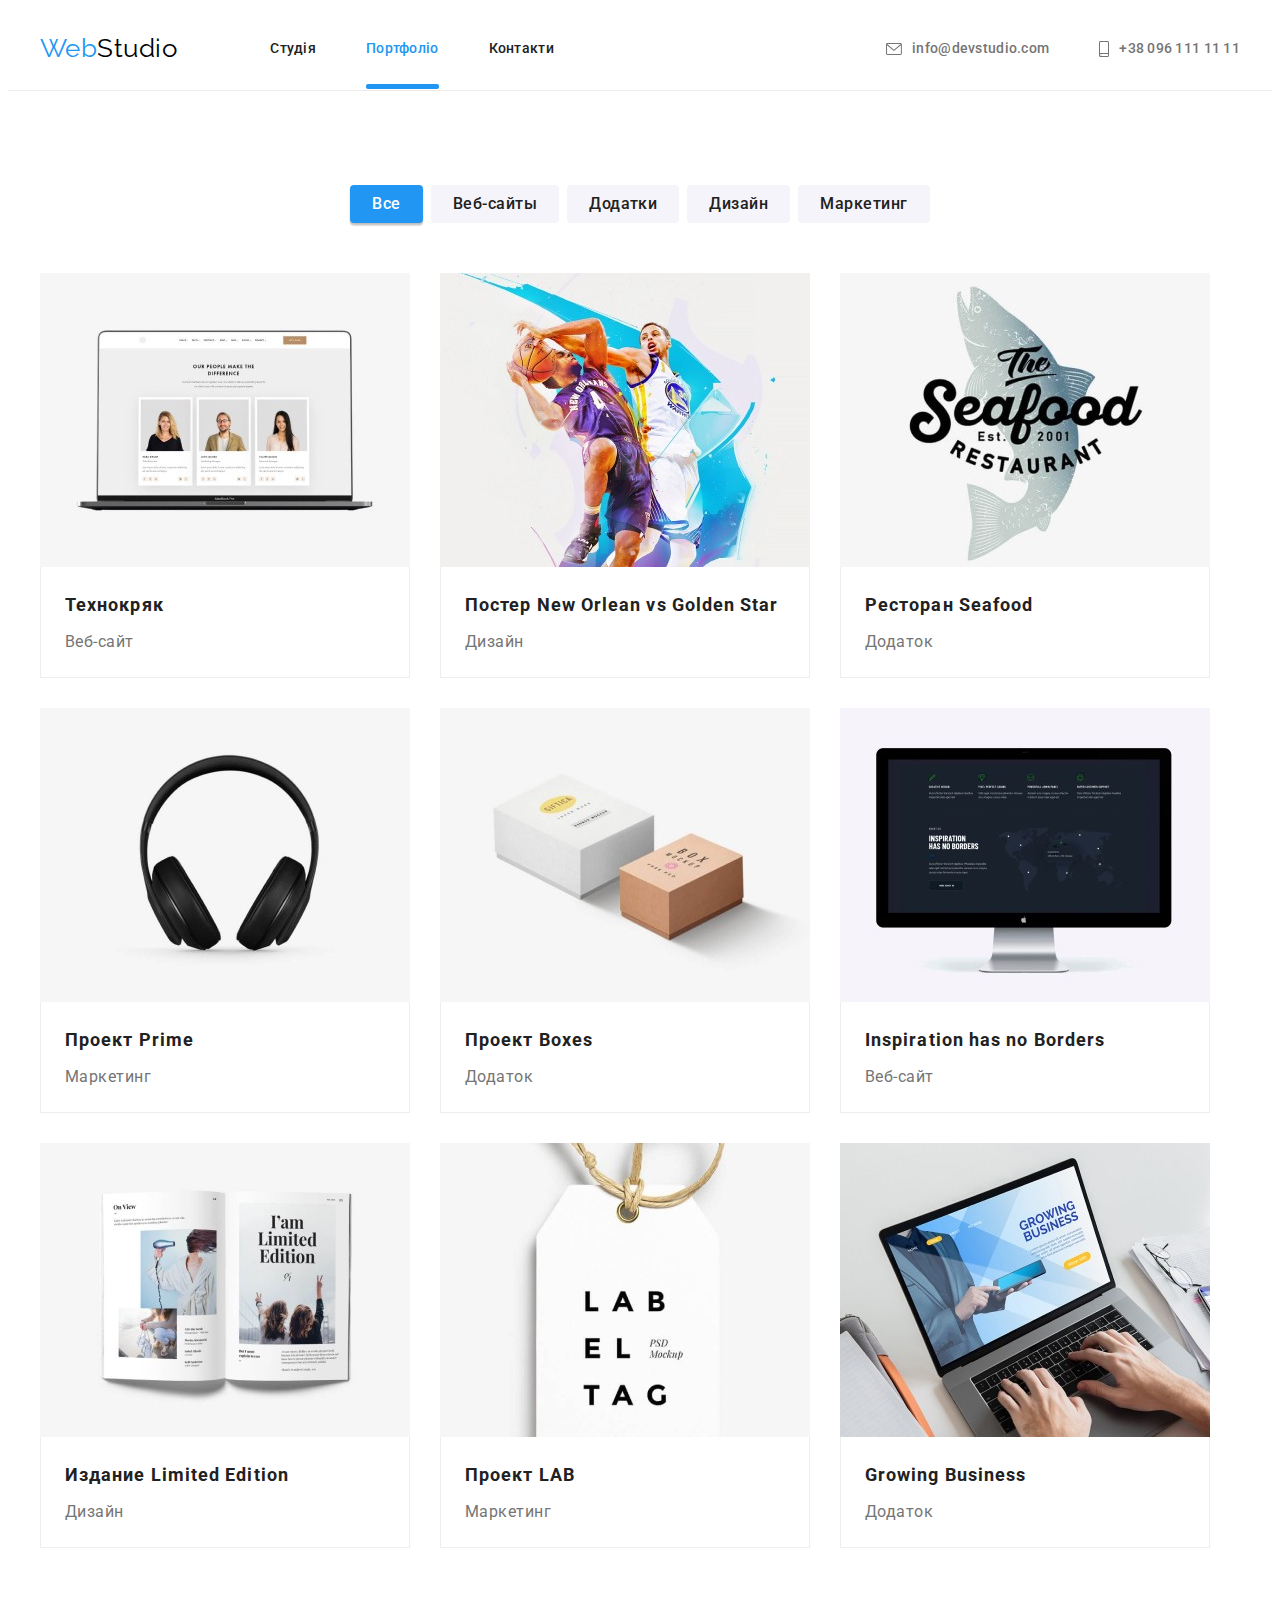
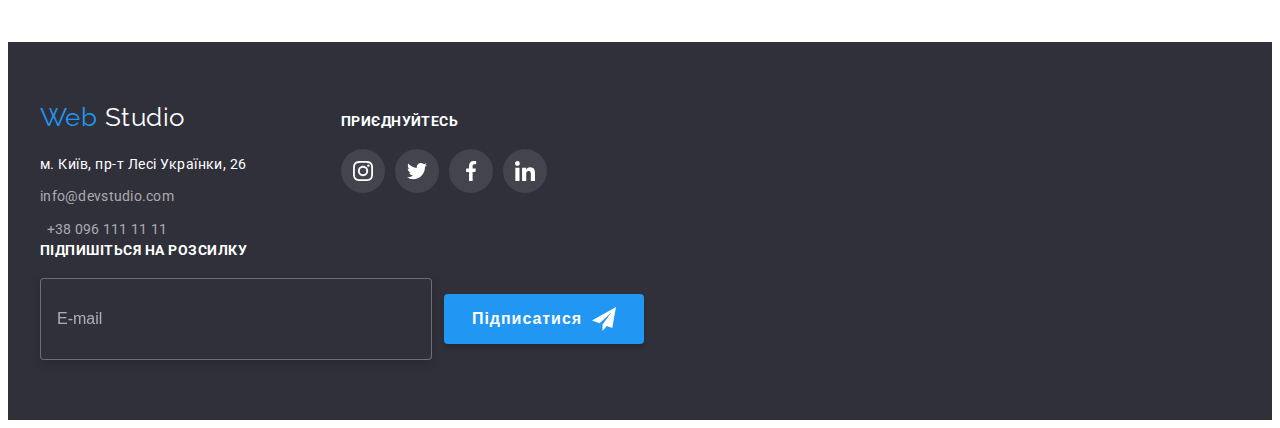
==== commit 81234589: "Update portfolio.html" ====
--- a/portfolio.html
+++ b/portfolio.html
@@ -62,16 +62,16 @@
           </nav>
           <ul class="header__list">
             <li class="header__item">
-              <a class="header__mailto" href="mailto:info@devstudio.com">
-                <svg class="header__icon" width="16" height="12">
+              <a class="header__link" href="mailto:info@devstudio.com">
+                <svg class="header__icon--mail" width="14" height="10">
                   <use href="./images/icons.svg#envelope"></use>
                 </svg>
                 info@devstudio.com
               </a>
             </li>
             <li class="header__item">
-              <a class="header__phone" href="tel:+380961111111">
-                <svg class="header__icon" width="10" height="16">
+              <a class="header__link" href="tel:+380961111111">
+                <svg class="header__icon--phone" width="10" height="14">
                   <use href="./images/icons.svg#smartphone"></use>
                 </svg>
                 +38 096 111 11 11
--- a/css/main.min.css
+++ b/css/main.min.css
@@ -1 +1 @@
-:root{--main-fonts: Roboto, sans-serif;--secondary-font: Raleway, sans-serif;--pimary-color: #757575;--secondary-color: #212121;--accent-color: #2196f3;--white-color: #ffffff;--bg-dark-color: #2f303a;--bg-grey-color: #f5f4fa;--btn-hover-color: #188ce8;--border-color: #ececec;--logo-black-color: #000000;--background-color-hero: #c4c4c4;--icon-color: #afb1b8;--bg-color-fotter: #2f303a;--indent: 30px;--items: 3;--timeng-function: 250ms cubic-bezier(0.4, 0, 0.2, 1)}.visually__hidden{position:absolute;white-space:nowrap;width:1px;height:1px;overflow:hidden;border:0;padding:0;clip:rect(0 0 0 0);-webkit-clip-path:inset(50%);clip-path:inset(50%);margin:-1px}.doing,.hero{padding-top:94px;padding-bottom:94px}body{color:var(--pimary-color);font-family:var(--main-fonts);letter-spacing:.03em}.no-scroll{overflow:hidden}h1,h2,h3,h4,h5,h6,p{margin:0}ul,ol{list-style:none;padding:0;margin:0}img{display:block;max-width:100%;height:auto;-o-object-fit:cover;object-fit:cover;-o-object-position:center;object-position:center}a{text-decoration:none;color:currentColor}.card-set{display:-webkit-box;display:-ms-flexbox;display:flex;-ms-flex-wrap:wrap;flex-wrap:wrap;gap:var(--indent)}.card-set-item{-ms-flex-preferred-size:calc((100% - var(--indent)*(var(--items) - 1))/var(--items));flex-basis:calc((100% - var(--indent)*(var(--items) - 1))/var(--items))}.container{margin-left:auto;margin-right:auto;padding-left:15px;padding-right:15px}@media screen and (min-width: 480px){.container{width:480px}}@media screen and (min-width: 768px){.container{width:768px}}@media screen and (min-width: 1200px){.container{width:1200px}}.section-titel{color:var(--secondary-color);font-size:28px;line-height:1.1785714286;text-align:center}@media screen and (min-width: 1200px){.section-titel{font-size:36px;line-height:1.1666666667}}.socials__list{display:-webkit-box;display:-ms-flexbox;display:flex;-webkit-box-align:center;-ms-flex-align:center;align-items:center;-webkit-box-pack:center;-ms-flex-pack:center;justify-content:center;gap:10px}.socials__link{display:-webkit-box;display:-ms-flexbox;display:flex;-webkit-box-align:center;-ms-flex-align:center;align-items:center;-webkit-box-pack:center;-ms-flex-pack:center;justify-content:center;width:44px;height:44px;border-radius:50%;-webkit-transition:background-color var(--timeng-function),fill var(--timeng-function);transition:background-color var(--timeng-function),fill var(--timeng-function)}.socials__link:hover,.socials__link:focus{background-color:var(--accent-color)}.socials__link:hover .socials__icon,.socials__link:focus .socials__icon{fill:var(--white-color)}.socials__icon{fill:var(--icon-color);-webkit-transition:fill var(--timeng-function);transition:fill var(--timeng-function)}.logo{font-size:24px;line-height:.1072796935;font-family:var(--secondary-font);color:var(--accent-color)}@media screen and (max-width: 767px){.logo{margin-right:auto}}@media screen and (min-width: 768px){.logo{padding-top:25px;padding-bottom:25px}}@media screen and (min-width: 1200px){.logo{padding-bottom:25px;padding-bottom:26px;font-size:26px;line-height:1.19}}.logo__color{color:var(--logo-black-color)}.footer__logo{text-align:center;display:block;color:var(--accent-color);font-family:var(--secondary-font);font-size:24px;line-height:1.1666666667;margin-bottom:20px}@media screen and (min-width: 1200px){.footer__logo{font-size:26px;line-height:1.19}}.footer__logo-color{color:var(--white-color)}.footer-socials{display:-webkit-box;display:-ms-flexbox;display:flex;-webkit-box-align:center;-ms-flex-align:center;align-items:center;-webkit-box-pack:center;-ms-flex-pack:center;justify-content:center;gap:10px}@media screen and (max-width: 767px){.footer-socials{margin-bottom:60px}}.footer-socials__link{display:-webkit-box;display:-ms-flexbox;display:flex;-webkit-box-align:center;-ms-flex-align:center;align-items:center;-webkit-box-pack:center;-ms-flex-pack:center;justify-content:center;width:44px;height:44px;border-radius:50%;background-color:#43444d;-webkit-transition:background-color var(--timeng-function),fill var(--timeng-function);transition:background-color var(--timeng-function),fill var(--timeng-function)}.footer-socials__link:hover,.footer-socials__link:focus{background-color:var(--accent-color)}.footer-socials__icon{fill:var(--white-color)}.form-fotter__titel{margin-bottom:20px;text-align:center;font-size:14px;line-height:1.1428571429;text-transform:uppercase;color:var(--white-color)}.form-fotter{text-align:center}@media screen and (min-width: 1200px){.form-fotter{display:-webkit-box;display:-ms-flexbox;display:flex;-webkit-box-align:center;-ms-flex-align:center;align-items:center;-webkit-box-pack:center;-ms-flex-pack:center;justify-content:center;gap:12px}}.form-fotter__input{width:100%;height:50px;padding:15px 16px;background-color:var(--bg-dark-color);border:1px solid rgba(255,255,255,.3);-webkit-filter:drop-shadow(0px 4px 4px rgba(0, 0, 0, 0.15));filter:drop-shadow(0px 4px 4px rgba(0, 0, 0, 0.15));outline:rgba(0,0,0,0);border-radius:4px}.form-fotter__input::-webkit-input-placeholder{font-size:16px;line-height:1.25;color:rgba(255,255,255,.6)}.form-fotter__input::-moz-placeholder{font-size:16px;line-height:1.25;color:rgba(255,255,255,.6)}.form-fotter__input:-ms-input-placeholder{font-size:16px;line-height:1.25;color:rgba(255,255,255,.6)}.form-fotter__input::-ms-input-placeholder{font-size:16px;line-height:1.25;color:rgba(255,255,255,.6)}.form-fotter__input::placeholder{font-size:16px;line-height:1.25;color:rgba(255,255,255,.6)}@media screen and (max-width: 768px){.form-fotter__input{margin-bottom:20px}}@media screen and (min-width: 768px){.form-fotter__input{display:block;margin-left:auto;margin-right:auto;width:450px}}@media screen and (min-width: 1200px){.form-fotter__input{width:358px;margin-bottom:0}}.form-fotter-btn{display:-webkit-inline-box;display:-ms-inline-flexbox;display:inline-flex;-webkit-box-align:center;-ms-flex-align:center;align-items:center;-webkit-box-pack:center;-ms-flex-pack:center;justify-content:center;gap:10px;min-width:200px;min-height:50px;padding:10px 28px;font-weight:700;font-size:16px;line-height:1.875;letter-spacing:.06em;color:var(--white-color);background-color:var(--accent-color);-webkit-box-shadow:0px 4px 4px rgba(0,0,0,.15);box-shadow:0px 4px 4px rgba(0,0,0,.15);border-radius:4px;border:none;-webkit-transition:background-color var(--timeng-function);transition:background-color var(--timeng-function);cursor:pointer}.form-fotter-btn:hover,.form-fotter-btn:focus{background-color:var(--btn-hover-color)}@media screen and (min-width: 768px)and (max-width: 1199px){.form-container-fotter{margin-top:60px;margin-left:auto;margin-right:auto}}.backdrop{position:fixed;top:0;left:0;z-index:1000;width:100%;height:100%;background-color:rgba(0,0,0,.2);opacity:1;visibility:visible;pointer-events:initial;-webkit-transition:opacity var(--timeng-function),visibility var(--timeng-function);transition:opacity var(--timeng-function),visibility var(--timeng-function)}.backdrop.is-hidden{opacity:0;visibility:hidden;pointer-events:none}.modal{position:absolute;top:50%;left:50%;-webkit-transform:translate(-50%, -50%) scale(1);transform:translate(-50%, -50%) scale(1);padding:40px;width:450px;height:609px;background-color:var(--white-color);border-radius:4px;-webkit-box-shadow:0px 1px 3px rgba(0,0,0,.12),0px 1px 1px rgba(0,0,0,.14),0px 2px 1px rgba(0,0,0,.2);box-shadow:0px 1px 3px rgba(0,0,0,.12),0px 1px 1px rgba(0,0,0,.14),0px 2px 1px rgba(0,0,0,.2);opacity:1;-webkit-transition:opacity var(--timeng-function),-webkit-transform var(--timeng-function);transition:opacity var(--timeng-function),-webkit-transform var(--timeng-function);transition:transform var(--timeng-function),opacity var(--timeng-function);transition:transform var(--timeng-function),opacity var(--timeng-function),-webkit-transform var(--timeng-function)}@media screen and (min-width: 1200px){.modal{width:528px;height:581px}}.backdrop.is-hidden .modal{opacity:0;-webkit-transform:translate(-50%, -50%) scale(0.75);transform:translate(-50%, -50%) scale(0.75)}.modal-btn{position:absolute;top:8px;right:8px;display:-webkit-box;display:-ms-flexbox;display:flex;-webkit-box-align:center;-ms-flex-align:center;align-items:center;-webkit-box-pack:center;-ms-flex-pack:center;justify-content:center;width:30px;height:30px;padding:0;border-radius:50%;background:var(--white-color);border:1px solid rgba(0,0,0,.1);-webkit-filter:drop-shadow(0px 4px 4px rgba(0, 0, 0, 0.25));filter:drop-shadow(0px 4px 4px rgba(0, 0, 0, 0.25));-webkit-transition:fill var(--timeng-function);transition:fill var(--timeng-function);cursor:pointer}.modal-btn:hover,.modal-btn:focus{fill:var(--accent-color)}.form-container{display:-webkit-box;display:-ms-flexbox;display:flex;-ms-flex-wrap:wrap;flex-wrap:wrap;-webkit-box-pack:center;-ms-flex-pack:center;justify-content:center;gap:10px;margin-bottom:20px}.modal-form__titel{display:block;margin-bottom:12px;margin-left:auto;margin-right:auto;font-size:20px;line-height:1.5;text-align:center;letter-spacing:.03em;color:var(--secondary-color)}@media screen and (min-width: 1200px){.modal-form__titel{font-size:20px;line-height:1.15}}.form-group{position:relative}.form-group__titel{display:block;margin-bottom:4px;font-size:12px;line-height:1.1666666667;letter-spacing:.01em;color:var(--pimary-color)}.form-group__input{display:block;width:370px;height:40px;padding-left:42px;padding-right:42px;border:1px solid rgba(33,33,33,.2);border-radius:4px;outline:rgba(0,0,0,0);cursor:pointer;-webkit-transition:border-color var(--timeng-function);transition:border-color var(--timeng-function)}.form-group__input:hover,.form-group__input:focus{border-color:var(--accent-color)}.form-group__input:hover+.form-group__icon,.form-group__input:focus+.form-group__icon{fill:var(--accent-color)}@media screen and (min-width: 1200px){.form-group__input{width:448px}}.form-group__icon{position:absolute;top:28px;left:12px;-webkit-transition:fill var(--timeng-function);transition:fill var(--timeng-function)}.form-group__icon-right{position:absolute;top:28px;right:12px;-webkit-transition:fill var(--timeng-function);transition:fill var(--timeng-function)}.form-group__icons-sad{fill:red}.form-group__icons-smile{fill:#0f8000}.form-group__icons-sad,.form-group__icons-smile{opacity:0;-webkit-transform:scale(0.4);transform:scale(0.4);-webkit-transform-origin:center;transform-origin:center;-webkit-transition:opacity var(--timeng-function),-webkit-transform var(--timeng-function);transition:opacity var(--timeng-function),-webkit-transform var(--timeng-function);transition:opacity var(--timeng-function),transform var(--timeng-function);transition:opacity var(--timeng-function),transform var(--timeng-function),-webkit-transform var(--timeng-function)}.form-group__input:focus:invalid:required:not(:-moz-placeholder-shown)~.form-group__icon-right .form-group__icons-sad{opacity:1;transform:scale(1)}.form-group__input:focus:invalid:required:not(:-ms-input-placeholder)~.form-group__icon-right .form-group__icons-sad{opacity:1;transform:scale(1)}.form-group__input:focus:invalid:required:not(:placeholder-shown)~.form-group__icon-right .form-group__icons-sad{opacity:1;-webkit-transform:scale(1);transform:scale(1)}.form-group__input:focus:valid:required:not(:-moz-placeholder-shown)~.form-group__icon-right .form-group__icons-smile{opacity:1;transform:scale(1)}.form-group__input:focus:valid:required:not(:-ms-input-placeholder)~.form-group__icon-right .form-group__icons-smile{opacity:1;transform:scale(1)}.form-group__input:focus:valid:required:not(:placeholder-shown)~.form-group__icon-right .form-group__icons-smile{opacity:1;-webkit-transform:scale(1);transform:scale(1)}.form-textaria{width:370px;height:120px;padding:12px 16px;border:1px solid rgba(33,33,33,.2);border-radius:4px;resize:none;outline:rgba(0,0,0,0);-webkit-transition:border-color var(--timeng-function);transition:border-color var(--timeng-function);cursor:pointer}.form-textaria:hover,.form-textaria:focus{border-color:var(--accent-color)}@media screen and (min-width: 1200px){.form-textaria{width:448px}}.form-textaria::-webkit-input-placeholder{font-size:12px;line-height:1.1666666667;letter-spacing:.01em;color:rgba(117,117,117,.5)}.form-textaria::-moz-placeholder{font-size:12px;line-height:1.1666666667;letter-spacing:.01em;color:rgba(117,117,117,.5)}.form-textaria:-ms-input-placeholder{font-size:12px;line-height:1.1666666667;letter-spacing:.01em;color:rgba(117,117,117,.5)}.form-textaria::-ms-input-placeholder{font-size:12px;line-height:1.1666666667;letter-spacing:.01em;color:rgba(117,117,117,.5)}.form-textaria::placeholder{font-size:12px;line-height:1.1666666667;letter-spacing:.01em;color:rgba(117,117,117,.5)}.form-checbox{display:-webkit-box;display:-ms-flexbox;display:flex;-webkit-box-pack:center;-ms-flex-pack:center;justify-content:center;-webkit-box-align:center;-ms-flex-align:center;align-items:center;gap:7px;margin-bottom:30px}.input-checbox:checked+.register-form__icon .register-form__icon-uncheck{opacity:0;-webkit-transition:opacity var(--timeng-function);transition:opacity var(--timeng-function)}.register-form__icon-check{opacity:0;-webkit-transition:opacity var(--timeng-function);transition:opacity var(--timeng-function)}.input-checbox:checked+.register-form__icon .register-form__icon-check{opacity:1}.text-checbox{font-size:12px;line-height:1.1666666667;letter-spacing:.03em;color:var(--pimary-color);-webkit-user-select:none;-moz-user-select:none;-ms-user-select:none;user-select:none}@media screen and (min-width: 1200px){.text-checbox{font-size:14px;line-height:1.7142857143}}.checbox-link{text-underline-position:under;text-decoration:underline;color:var(--accent-color)}.madal-form-btn{display:block;min-width:200px;min-height:50px;padding:10px 52px;margin-left:auto;margin-right:auto;font-weight:700;font-size:16px;line-height:1.875;letter-spacing:.06em;color:var(--white-color);background:var(--accent-color);-webkit-box-shadow:0px 4px 4px rgba(0,0,0,.15);box-shadow:0px 4px 4px rgba(0,0,0,.15);border-radius:4px;border:none;-webkit-transition:background-color var(--timeng-function);transition:background-color var(--timeng-function);cursor:pointer}.madal-form-btn:hover,.madal-form-btn:focus{background-color:var(--btn-hover-color)}.menu__btn{width:40px;height:40px;padding:0;background-color:rgba(0,0,0,0);border:none;cursor:pointer}@media screen and (min-width: 768px){.menu__btn{display:none}}.menu__overlay{position:fixed;top:0;left:0;z-index:100;width:100%;height:100%;background-color:rgba(0,0,0,0);opacity:0;pointer-events:none;visibility:hidden}.menu__overlay.is-open{opacity:1;pointer-events:initial;visibility:visible}.menu_container{display:-webkit-box;display:-ms-flexbox;display:flex;-webkit-box-orient:vertical;-webkit-box-direction:normal;-ms-flex-direction:column;flex-direction:column;position:relative;width:100%;height:100%;margin-left:auto;padding:48px 40px;background-color:#fff;-webkit-transform:translateX(100%);transform:translateX(100%);-webkit-transition:-webkit-transform var(--timeng-function);transition:-webkit-transform var(--timeng-function);transition:transform var(--timeng-function);transition:transform var(--timeng-function), -webkit-transform var(--timeng-function)}.menu__overlay.is-open .menu_container{-webkit-transform:translateX(0);transform:translateX(0)}@media screen and (min-width: 768px){.menu_container{display:none}}.icon__close{position:absolute;top:0;right:0;width:40px;height:40px;padding-top:10px;padding-right:15px;background-color:rgba(0,0,0,0);border:none;cursor:pointer}.icon__close :active{fill:#2196f3}.mobile__list{margin-bottom:auto}.mobile__item{margin-bottom:32px}.mobile__item:last-child{margin-bottom:0}.mobile__link{font-weight:500;font-size:40px;line-height:1.175;letter-spacing:.02em;color:#212121}.mobile__link--current{color:#2196f3}.contacts__phone{display:block;margin-bottom:32px;font-weight:500;font-size:34px;line-height:1.1764705882;letter-spacing:.02em;color:#2196f3}.contacts__mailto{display:block;margin-bottom:64px;font-weight:500;font-size:24px;line-height:28px;letter-spacing:.02em;color:#757575}.mobile__socilas{display:-webkit-box;display:-ms-flexbox;display:flex;-ms-flex-wrap:wrap;flex-wrap:wrap;gap:10px}.socilas__link{display:-webkit-box;display:-ms-flexbox;display:flex;font-weight:500;font-size:18px;line-height:1.2222222222;letter-spacing:.02em;color:#2196f3}.socilas__item:not(:last-child) .socilas__link::after{content:"";display:block;width:1px;margin-left:10px;background-color:rgba(33,33,33,.2)}.header{border:1px solid var(--border-color);border-top:none;border-right:none;border-left:none}.header__container{display:-webkit-box;display:-ms-flexbox;display:flex;-webkit-box-align:center;-ms-flex-align:center;align-items:center}@media screen and (max-width: 767px){.header__container{padding-top:10px;padding-bottom:10px}}@media screen and (min-width: 1200px){.header__container{display:-webkit-box;display:-ms-flexbox;display:flex;-webkit-box-align:center;-ms-flex-align:center;align-items:center}}@media screen and (min-width: 768px){.header__logo{margin-right:87px}}@media screen and (min-width: 1200px){.header__logo{margin-right:93px}}@media screen and (min-width: 1200px){.header__nav{margin-right:auto}}.header__list{display:-webkit-box;display:-ms-flexbox;display:flex}@media screen and (min-width: 768px){.header__list{-ms-flex-wrap:wrap;flex-wrap:wrap;gap:10px}}@media screen and (min-width: 1200px){.header__list{gap:50px}}.header__icon--mail,.header__icon--phone{fill:currentColor}@media screen and (min-width: 1200px){.header__icon--mail{width:16px;height:12px}.header__icon--phone{width:10px;height:16px}}.header__link{display:-webkit-box;display:-ms-flexbox;display:flex;-webkit-box-align:center;-ms-flex-align:center;align-items:center;gap:8px;color:var(--pimary-color);font-weight:500;font-size:12px;line-height:1.1666666667;letter-spacing:.02em;-webkit-transition:color var(--timeng-function);transition:color var(--timeng-function)}.header__link:hover,.header__link:focus{color:#2196f3}@media screen and (max-width: 767px){.header__link{display:none}}@media screen and (min-width: 1200px){.header__link{padding-top:32px;padding-bottom:32px;gap:10px;font-size:14px;line-height:1.14}}.nav__list{display:-webkit-box;display:-ms-flexbox;display:flex;gap:50px}@media screen and (max-width: 767px){.nav__list{display:none}}@media screen and (max-width: 1199px){.nav__list{margin-right:90px}}.nav__link{position:relative;display:block;padding-top:32px;padding-bottom:32px;color:var(--secondary-color);font-weight:500;font-size:14px;line-height:1.14;letter-spacing:.02em;-webkit-transition:color var(--timeng-function);transition:color var(--timeng-function)}.nav__link:hover,.nav__link:focus{color:var(--accent-color)}.nav__link::after{content:"";position:absolute;left:0;bottom:0;display:block;width:100%;height:5px;background-color:var(--accent-color);border-radius:2px;opacity:0;-webkit-transition:opacity var(--timeng-function);transition:opacity var(--timeng-function)}.nav__link:hover::after,.nav__link:focus::after{opacity:1}.nav__link--current{color:var(--accent-color)}.nav__link--current::after{content:"";position:absolute;left:0;bottom:0;display:block;width:100%;height:5px;background-color:var(--accent-color);border-radius:2px;opacity:1}.hero{text-align:center}.hero__wrap{padding-top:118px;padding-bottom:118px}@media screen and (min-width: 1200px){.hero__wrap{padding-top:200px;padding-bottom:200px}}.hero__overlay{max-width:100%;height:400px;margin-left:auto;margin-right:auto;background-color:var(--background-color-hero);-webkit-box-shadow:0px 4px 4px rgba(0,0,0,.25);box-shadow:0px 4px 4px rgba(0,0,0,.25);background-repeat:no-repeat;background-position:center;background-size:cover;background-image:-webkit-gradient(linear, left top, right top, from(rgba(47, 48, 58, 0.4)), to(rgba(47, 48, 58, 0.4))),url(../images/hero/Header\ img@1x_sm.jpg);background-image:linear-gradient(to right, rgba(47, 48, 58, 0.4), rgba(47, 48, 58, 0.4)),url(../images/hero/Header\ img@1x_sm.jpg)}@media(min-device-pixel-ratio: 2),(-webkit-min-device-pixel-ratio: 2),(min-resolution: 192dpi),(min-resolution: 2dppx){.hero__overlay{background-image:-webkit-gradient(linear, left top, right top, from(rgba(47, 48, 58, 0.4)), to(rgba(47, 48, 58, 0.4))),url(../images/hero/Header\ img@2x_sm.jpg);background-image:linear-gradient(to right, rgba(47, 48, 58, 0.4), rgba(47, 48, 58, 0.4)),url(../images/hero/Header\ img@2x_sm.jpg)}}@media screen and (min-width: 768px){.hero__overlay{max-width:100%;height:400px;background-image:-webkit-gradient(linear, left top, right top, from(rgba(47, 48, 58, 0.4)), to(rgba(47, 48, 58, 0.4))),url(../images/hero/Header\ img@1x_md.jpg);background-image:linear-gradient(to right, rgba(47, 48, 58, 0.4), rgba(47, 48, 58, 0.4)),url(../images/hero/Header\ img@1x_md.jpg)}}@media screen and (min-width: 768px)and (min-device-pixel-ratio: 2),screen and (min-width: 768px)and (-webkit-min-device-pixel-ratio: 2),screen and (min-width: 768px)and (min-resolution: 192dpi),screen and (min-width: 768px)and (min-resolution: 2dppx){.hero__overlay{background-image:-webkit-gradient(linear, left top, right top, from(rgba(47, 48, 58, 0.4)), to(rgba(47, 48, 58, 0.4))),url(../images/hero/Header\ img@2x_md.jpg);background-image:linear-gradient(to right, rgba(47, 48, 58, 0.4), rgba(47, 48, 58, 0.4)),url(../images/hero/Header\ img@2x_md.jpg)}}@media screen and (min-width: 1200px){.hero__overlay{max-width:1600px;height:600px;background-image:-webkit-gradient(linear, left top, right top, from(rgba(47, 48, 58, 0.4)), to(rgba(47, 48, 58, 0.4))),url(../images/hero/Img@1x_lg.jpg);background-image:linear-gradient(to right, rgba(47, 48, 58, 0.4), rgba(47, 48, 58, 0.4)),url(../images/hero/Img@1x_lg.jpg)}}@media screen and (min-width: 1200px)and (min-device-pixel-ratio: 2),screen and (min-width: 1200px)and (-webkit-min-device-pixel-ratio: 2),screen and (min-width: 1200px)and (min-resolution: 192dpi),screen and (min-width: 1200px)and (min-resolution: 2dppx){.hero__overlay{background-image:-webkit-gradient(linear, left top, right top, from(rgba(47, 48, 58, 0.4)), to(rgba(47, 48, 58, 0.4))),url(../images/hero/Img@2x_lg.jpg);background-image:linear-gradient(to right, rgba(47, 48, 58, 0.4), rgba(47, 48, 58, 0.4)),url(../images/hero/Img@2x_lg.jpg)}}.hero__title{margin-bottom:30px;margin-left:auto;margin-right:auto;font-weight:900;font-size:26px;line-height:1.6153846154;color:var(--white-color);text-align:center;letter-spacing:.06em;text-transform:uppercase}@media screen and (min-width: 768px){.hero__title{width:360px}}@media screen and (min-width: 1200px){.hero__title{width:696px;font-size:44px;line-height:1.36}}.hero__button{min-width:200px;min-height:50px;padding:10px 24px;background-color:var(--accent-color);color:var(--white-color);border:none;font-family:inherit;cursor:pointer;font-weight:700;font-size:16px;line-height:1.88;letter-spacing:.06em;-webkit-box-shadow:0px 4px 4px rgba(0,0,0,.15);box-shadow:0px 4px 4px rgba(0,0,0,.15);border-radius:4px;-webkit-transition:background-color var(--timeng-function);transition:background-color var(--timeng-function)}.hero__button:hover,.hero__button:focus{background-color:var(--btn-hover-color);border:none}@media screen and (min-width: 1200px){.hero__button{min-width:216px;padding:10px 32px}}.offer{padding-top:60px;padding-bottom:60px}@media screen and (min-width: 1200px){.offer{padding-top:90px;padding-bottom:90px}}@media screen and (min-width: 1200px){.offer__section{padding-bottom:0}}.offer-list{--items: 1}@media screen and (min-width: 768px){.offer-list{--items: 2}}@media screen and (min-width: 1200px){.offer-list{--items: 4}}.offer-list__title{margin-bottom:10px;font-weight:700;font-size:14px;line-height:1.14;letter-spacing:.03em;text-transform:uppercase;color:var(--secondary-color)}@media screen and (max-width: 480px){.offer-list__title{text-align:center}}@media screen and (min-width: 480px){.offer-list__item{-ms-flex-preferred-size:100%;flex-basis:100%}}@media screen and (min-width: 768px){.offer-list__item{-ms-flex-preferred-size:354px;flex-basis:354px}}@media screen and (min-width: 1200px){.offer-list__item{-ms-flex-preferred-size:270px;flex-basis:270px}}.offer-list__wrapper{display:-webkit-box;display:-ms-flexbox;display:flex;-webkit-box-align:center;-ms-flex-align:center;align-items:center;-webkit-box-pack:center;-ms-flex-pack:center;justify-content:center;width:100%;height:120px;background-color:var(--bg-grey-color);border-radius:4px}@media screen and (min-width: 768px){.offer-list__wrapper{display:-webkit-box;display:-ms-flexbox;display:flex;-webkit-box-align:center;-ms-flex-align:center;align-items:center;-webkit-box-pack:center;-ms-flex-pack:center;justify-content:center;width:354px;height:120px;background-color:var(--bg-grey-color);border-radius:4px}}@media screen and (min-width: 1200px){.offer-list__wrapper{display:-webkit-box;display:-ms-flexbox;display:flex;-webkit-box-align:center;-ms-flex-align:center;align-items:center;-webkit-box-pack:center;-ms-flex-pack:center;justify-content:center;width:270px;height:120px;background-color:var(--bg-grey-color);border-radius:4px}}.offer__wrapper{margin-bottom:30px}.offer-list__text{font-weight:400;font-size:14px;line-height:1.71;letter-spacing:.03em}@media(max-width: 1199px){.doing{display:none}}.doing__section{padding-top:0}.doing-section__titel{margin-bottom:50px}.doing-list{display:-webkit-box;display:-ms-flexbox;display:flex;gap:var(--indent)}.doing-list__tumb{position:relative}.doing-list__text{position:absolute;bottom:0;left:0;width:370px;height:70px;padding:27px;font-weight:700;font-size:14px;line-height:1.14;letter-spacing:.03em;text-align:center;text-transform:uppercase;color:var(--white-color);background:rgba(47,48,58,.8)}.team{padding-top:60px;padding-bottom:60px;background-color:var(--bg-grey-color)}@media screen and (min-width: 1200px){.team{padding-top:94px;padding-bottom:94px}}.team__section-titel{margin-bottom:30px}@media screen and (min-width: 1200px){.team__section-titel{padding-bottom:50px}}.team-list{--items: 1}@media screen and (min-width: 768px){.team-list{--items: 2}}@media screen and (min-width: 1200px){.team-list{--items: 4}}.team-list__item{-webkit-box-shadow:0px 1px 3px rgba(0,0,0,.12),0px 1px 1px rgba(0,0,0,.14),0px 2px 1px rgba(0,0,0,.2);box-shadow:0px 1px 3px rgba(0,0,0,.12),0px 1px 1px rgba(0,0,0,.14),0px 2px 1px rgba(0,0,0,.2);border-radius:0px 0px 4px 4px}@media screen and (min-width: 768px){.team-list__item{width:354px}}@media screen and (min-width: 1200px){.team-list__item{width:270px}}.team-container{border-top:none;padding-top:30px;padding-bottom:24px;padding-left:5px;padding-right:5px;background:var(--white-color);letter-spacing:.03em;border-radius:0px 0px 4px 4px;width:100%}@media screen and (min-width: 768px){.team-container{width:354px}}@media screen and (min-width: 1200px){.team-container{width:270px;padding-bottom:30px}}.team-container__subtitel{margin-bottom:10px;color:var(--secondary-color);font-weight:500;font-size:16px;line-height:1.19;letter-spacing:.03em;text-align:center}.team-container__text{margin-bottom:16px;font-weight:400;font-size:16px;line-height:1.19;letter-spacing:.03em;text-align:center}.clients{padding-top:60px;padding-bottom:60px}@media screen and (min-width: 1200px){.clients{padding-top:94px;padding-bottom:94px}}.clients__list{--items: 2}@media screen and (min-width: 768px){.clients__list{--items: 3}}@media screen and (min-width: 1200px){.clients__list{--items: 6}}.clients__section-titel{margin-bottom:50px}.clients__item{display:-webkit-box;display:-ms-flexbox;display:flex;-webkit-box-align:center;-ms-flex-align:center;align-items:center;-webkit-box-pack:center;-ms-flex-pack:center;justify-content:center;width:210px;height:92px;border:1px solid var(--icon-color);border-radius:4px;-webkit-transition:border-color var(--timeng-function),fill var(--timeng-function);transition:border-color var(--timeng-function),fill var(--timeng-function)}.clients__item:hover,.clients__item:focus{border-color:var(--accent-color)}.clients__item:hover .clients__icon,.clients__item:focus .clients__icon{fill:var(--accent-color)}@media screen and (max-width: 479px){.clients__item{margin-left:auto;margin-right:auto}}@media screen and (min-width: 768px){.clients__item{width:226px}}@media screen and (min-width: 1200px){.clients__item{width:170px}}.clients__icon{fill:var(--icon-color);-webkit-transition:fill var(--timeng-function);transition:fill var(--timeng-function)}.footer{background-color:var(--bg-color-fotter)}.footer__section{padding-top:60px;padding-bottom:60px}@media screen and (min-width: 768px){.footer__container{display:-webkit-box;display:-ms-flexbox;display:flex;-webkit-box-align:baseline;-ms-flex-align:baseline;align-items:baseline;-ms-flex-wrap:wrap;flex-wrap:wrap}}@media screen and (min-width: 768px){.footer__column{display:-webkit-box;display:-ms-flexbox;display:flex;-ms-flex-wrap:wrap;flex-wrap:wrap}}@media screen and (min-width: 768px)and (max-width: 1199px){.footer__column{width:231px;-webkit-box-pack:center;-ms-flex-pack:center;justify-content:center;margin-right:165px;margin-left:61px}}@media screen and (min-width: 1200px){.footer__column{display:-webkit-box;display:-ms-flexbox;display:flex;-ms-flex-wrap:wrap;flex-wrap:wrap;-webkit-box-pack:start;-ms-flex-pack:start;justify-content:flex-start;width:231px}}@media screen and (min-width: 1200px){.column-footer{margin-right:70px}}.footer__address{margin-bottom:9px;color:#fff;font-size:14px;line-height:1.71;font-style:normal;text-align:center}@media screen and (min-width: 480px){.footer__address{text-align:center;margin-bottom:8px}}.footer__item:not(:last-child){display:block;margin-bottom:9px}.footer__mailto{text-align:center;display:block;font-size:14px;line-height:1.71;color:rgba(255,255,255,.6);letter-spacing:.02em;-webkit-transition:color var(--timeng-function);transition:color var(--timeng-function)}@media screen and (min-width: 1200px){.footer__mailto:hover,.footer__mailto:focus{color:var(--accent-color)}}.footer__phone{text-align:center;display:block;font-size:14px;line-height:1.71;color:rgba(255,255,255,.6);letter-spacing:.02em;-webkit-transition:color var(--timeng-function);transition:color var(--timeng-function)}@media screen and (min-width: 1200px){.footer__phone:hover,.footer__phone:focus{color:var(--accent-color)}}@media screen and (max-width: 767px){.footer__phone{margin-bottom:60px}}.footer__titel{text-align:center;margin-bottom:20px;font-weight:700;font-size:14px;line-height:1.1428571429;letter-spacing:.03em;text-transform:uppercase;color:var(--white-color)}@media screen and (min-width: 768px){.footer-wrapper{display:-webkit-box;display:-ms-flexbox;display:flex;-webkit-box-pack:center;-ms-flex-pack:center;justify-content:center;-ms-flex-wrap:wrap;flex-wrap:wrap;width:206px}}@media screen and (min-width: 1200px){.footer-wrapper{margin-right:93px}}.portfolio{padding-top:60px;padding-bottom:60px}@media screen and (min-width: 1200px){.portfolio{padding-top:94px;padding-bottom:94px}}.portfolio-btn__list{display:-webkit-box;display:-ms-flexbox;display:flex;-webkit-box-pack:center;-ms-flex-pack:center;justify-content:center;-ms-flex-wrap:wrap;flex-wrap:wrap;gap:8px}@media screen and (max-width: 767px){.portfolio-btn__list{max-width:330px;-webkit-box-pack:start;-ms-flex-pack:start;justify-content:flex-start;margin-bottom:40px}}@media screen and (min-width: 768px)and (max-width: 1199px){.portfolio-btn__list{margin-bottom:30px}}@media screen and (min-width: 1200px){.portfolio-button{margin-bottom:50px}}.portfolio__btn{padding:6px 22px;color:var(--secondary-color);border:none;font-family:inherit;cursor:pointer;font-weight:500;font-size:16px;line-height:1.63;letter-spacing:.03em;border-radius:4px;background-color:var(--bg-grey-color);-webkit-transition:color var(--timeng-function),background-color var(--timeng-function),-webkit-box-shadow var(--timeng-function);transition:color var(--timeng-function),background-color var(--timeng-function),-webkit-box-shadow var(--timeng-function);transition:color var(--timeng-function),background-color var(--timeng-function),box-shadow var(--timeng-function);transition:color var(--timeng-function),background-color var(--timeng-function),box-shadow var(--timeng-function),-webkit-box-shadow var(--timeng-function)}.portfolio__btn:hover,.portfolio__btn:focus{background-color:var(--accent-color);color:var(--white-color);-webkit-box-shadow:0px 3px 1px rgba(0,0,0,.1),0px 1px 2px rgba(0,0,0,.08),0px 2px 2px rgba(0,0,0,.12);box-shadow:0px 3px 1px rgba(0,0,0,.1),0px 1px 2px rgba(0,0,0,.08),0px 2px 2px rgba(0,0,0,.12)}.portfolio__btn--current{background-color:var(--accent-color);color:var(--white-color);-webkit-box-shadow:0px 3px 1px rgba(0,0,0,.1),0px 1px 2px rgba(0,0,0,.08),0px 2px 2px rgba(0,0,0,.12);box-shadow:0px 3px 1px rgba(0,0,0,.1),0px 1px 2px rgba(0,0,0,.08),0px 2px 2px rgba(0,0,0,.12)}.portfolio__list{--items: 1}@media screen and (min-width: 768px){.portfolio__list{--items: 2}}@media screen and (min-width: 1200px){.portfolio__list{--items: 3}}.portfolio__item{max-width:450px;position:relative;-webkit-transition:color var(--timeng-function),-webkit-box-shadow var(--timeng-function);transition:color var(--timeng-function),-webkit-box-shadow var(--timeng-function);transition:color var(--timeng-function),box-shadow var(--timeng-function);transition:color var(--timeng-function),box-shadow var(--timeng-function),-webkit-box-shadow var(--timeng-function)}.portfolio__item:hover .portfolio-product__thumb .portfolio-product__text{-webkit-transform:translateY(0);transform:translateY(0);opacity:1}.portfolio__item:hover{cursor:pointer;-webkit-box-shadow:0px 1px 1px rgba(0,0,0,.12),0px 4px 4px rgba(0,0,0,.06),1px 4px 6px rgba(0,0,0,.16);box-shadow:0px 1px 1px rgba(0,0,0,.12),0px 4px 4px rgba(0,0,0,.06),1px 4px 6px rgba(0,0,0,.16)}@media screen and (min-width: 768px){.portfolio__item{width:354px}}@media screen and (min-width: 1200px){.portfolio__item{width:370px}}.portfolio-product__thumb{position:relative;overflow:hidden}.portfolio-product__text{position:absolute;top:0;left:0;padding:77px 24px;font-weight:400;font-size:18px;line-height:1.56;letter-spacing:.03em;color:var(--white-color);background-color:rgba(33,150,243,.9);opacity:0;-webkit-transform:translateY(100%);transform:translateY(100%);-webkit-transition:var(--timeng-function);transition:var(--timeng-function)}@media screen and (min-width){.portfolio-product__text{padding-top:49px;padding-bottom:77px;padding-left:24px;padding-right:24px}}@media screen and (min-width: 1200px){.portfolio-product__text{padding:63px 24px}}.portfolio-wrapper{padding-top:20px;padding-bottom:20px;padding-left:24px;padding-right:24px;border:1px solid #eee;border-top:none;overflow:hidden;z-index:1000}@media screen and (min-width: 767px)and (max-width: 1199px){.wrapper_tablet{padding-bottom:56px}}.portfolio-wrapper__titel{margin-bottom:4px;color:var(--secondary-color);font-weight:700;font-size:18px;line-height:2;letter-spacing:.03em;letter-spacing:.06em}.portfolio-wrapper__text{font-weight:400;font-size:16px;line-height:1.88;letter-spacing:.03em}/*# sourceMappingURL=main.min.css.map */+:root{--main-fonts: Roboto, sans-serif;--secondary-font: Raleway, sans-serif;--pimary-color: #757575;--secondary-color: #212121;--accent-color: #2196f3;--white-color: #ffffff;--bg-dark-color: #2f303a;--bg-grey-color: #f5f4fa;--btn-hover-color: #188ce8;--border-color: #ececec;--logo-black-color: #000000;--background-color-hero: #c4c4c4;--icon-color: #afb1b8;--bg-color-fotter: #2f303a;--indent: 30px;--items: 3;--timeng-function: 250ms cubic-bezier(0.4, 0, 0.2, 1)}.visually__hidden{position:absolute;white-space:nowrap;width:1px;height:1px;overflow:hidden;border:0;padding:0;clip:rect(0 0 0 0);-webkit-clip-path:inset(50%);clip-path:inset(50%);margin:-1px}.doing,.hero{padding-top:94px;padding-bottom:94px}body{color:var(--pimary-color);font-family:var(--main-fonts);letter-spacing:.03em}.no-scroll{overflow:hidden}.page{overflow:hidden}h1,h2,h3,h4,h5,h6,p{margin:0}ul,ol{list-style:none;padding:0;margin:0}img{display:block;max-width:100%;height:auto;-o-object-fit:cover;object-fit:cover;-o-object-position:center;object-position:center}a{text-decoration:none;color:currentColor}.card-set{display:-webkit-box;display:-ms-flexbox;display:flex;-ms-flex-wrap:wrap;flex-wrap:wrap;gap:var(--indent)}.card-set-item{-ms-flex-preferred-size:calc((100% - var(--indent)*(var(--items) - 1))/var(--items));flex-basis:calc((100% - var(--indent)*(var(--items) - 1))/var(--items))}.container{margin-left:auto;margin-right:auto;padding-left:15px;padding-right:15px}@media screen and (min-width: 480px){.container{width:480px}}@media screen and (min-width: 768px){.container{width:768px}}@media screen and (min-width: 1200px){.container{width:1200px}}.section-titel{color:var(--secondary-color);font-size:28px;line-height:1.1785714286;text-align:center}@media screen and (min-width: 1200px){.section-titel{font-size:36px;line-height:1.1666666667}}.socials__list{display:-webkit-box;display:-ms-flexbox;display:flex;-webkit-box-align:center;-ms-flex-align:center;align-items:center;-webkit-box-pack:center;-ms-flex-pack:center;justify-content:center;gap:10px}.socials__link{display:-webkit-box;display:-ms-flexbox;display:flex;-webkit-box-align:center;-ms-flex-align:center;align-items:center;-webkit-box-pack:center;-ms-flex-pack:center;justify-content:center;width:44px;height:44px;border-radius:50%;-webkit-transition:background-color var(--timeng-function),fill var(--timeng-function);transition:background-color var(--timeng-function),fill var(--timeng-function)}.socials__link:hover,.socials__link:focus{background-color:var(--accent-color)}.socials__link:hover .socials__icon,.socials__link:focus .socials__icon{fill:var(--white-color)}.socials__icon{fill:var(--icon-color);-webkit-transition:fill var(--timeng-function);transition:fill var(--timeng-function)}.logo{font-size:24px;line-height:.1072796935;font-family:var(--secondary-font);color:var(--accent-color)}@media screen and (max-width: 767px){.logo{margin-right:auto}}@media screen and (min-width: 768px){.logo{padding-top:25px;padding-bottom:25px}}@media screen and (min-width: 1200px){.logo{padding-bottom:25px;padding-bottom:26px;font-size:26px;line-height:1.19}}.logo__color{color:var(--logo-black-color)}.footer__logo{text-align:center;display:block;color:var(--accent-color);font-family:var(--secondary-font);font-size:24px;line-height:1.1666666667;margin-bottom:20px}@media screen and (min-width: 1200px){.footer__logo{font-size:26px;line-height:1.19}}.footer__logo-color{color:var(--white-color)}.footer-socials{display:-webkit-box;display:-ms-flexbox;display:flex;-webkit-box-align:center;-ms-flex-align:center;align-items:center;-webkit-box-pack:center;-ms-flex-pack:center;justify-content:center;gap:10px}@media screen and (max-width: 767px){.footer-socials{margin-bottom:60px}}.footer-socials__link{display:-webkit-box;display:-ms-flexbox;display:flex;-webkit-box-align:center;-ms-flex-align:center;align-items:center;-webkit-box-pack:center;-ms-flex-pack:center;justify-content:center;width:44px;height:44px;border-radius:50%;background-color:#43444d;-webkit-transition:background-color var(--timeng-function),fill var(--timeng-function);transition:background-color var(--timeng-function),fill var(--timeng-function)}.footer-socials__link:hover,.footer-socials__link:focus{background-color:var(--accent-color)}.footer-socials__icon{fill:var(--white-color)}.form-fotter__titel{margin-bottom:20px;text-align:center;font-size:14px;line-height:1.1428571429;text-transform:uppercase;color:var(--white-color)}@media screen and (min-width: 1200px){.form-fotter__titel{text-align:left}}.form-fotter{text-align:center}@media screen and (min-width: 1200px){.form-fotter{display:-webkit-box;display:-ms-flexbox;display:flex;-webkit-box-align:center;-ms-flex-align:center;align-items:center;-webkit-box-pack:center;-ms-flex-pack:center;justify-content:center;gap:12px}}.form-fotter__input{width:100%;height:50px;padding:15px 16px;background-color:var(--bg-dark-color);border:1px solid rgba(255,255,255,.3);-webkit-filter:drop-shadow(0px 4px 4px rgba(0, 0, 0, 0.15));filter:drop-shadow(0px 4px 4px rgba(0, 0, 0, 0.15));outline:rgba(0,0,0,0);border-radius:4px}.form-fotter__input::-webkit-input-placeholder{font-size:16px;line-height:1.25;color:rgba(255,255,255,.6)}.form-fotter__input::-moz-placeholder{font-size:16px;line-height:1.25;color:rgba(255,255,255,.6)}.form-fotter__input:-ms-input-placeholder{font-size:16px;line-height:1.25;color:rgba(255,255,255,.6)}.form-fotter__input::-ms-input-placeholder{font-size:16px;line-height:1.25;color:rgba(255,255,255,.6)}.form-fotter__input::placeholder{font-size:16px;line-height:1.25;color:rgba(255,255,255,.6)}@media screen and (max-width: 768px){.form-fotter__input{margin-bottom:20px}}@media screen and (min-width: 768px){.form-fotter__input{display:block;margin-left:auto;margin-right:auto;width:450px}}@media screen and (min-width: 1200px){.form-fotter__input{width:358px;margin-bottom:0}}.form-fotter-btn{display:-webkit-inline-box;display:-ms-inline-flexbox;display:inline-flex;-webkit-box-align:center;-ms-flex-align:center;align-items:center;-webkit-box-pack:center;-ms-flex-pack:center;justify-content:center;gap:10px;min-width:200px;min-height:50px;padding:10px 28px;font-weight:700;font-size:16px;line-height:1.875;letter-spacing:.06em;color:var(--white-color);background-color:var(--accent-color);-webkit-box-shadow:0px 4px 4px rgba(0,0,0,.15);box-shadow:0px 4px 4px rgba(0,0,0,.15);border-radius:4px;border:none;-webkit-transition:background-color var(--timeng-function);transition:background-color var(--timeng-function);cursor:pointer}.form-fotter-btn:hover,.form-fotter-btn:focus{background-color:var(--btn-hover-color)}@media screen and (min-width: 768px)and (max-width: 1199px){.form-container-fotter{margin-top:60px;margin-left:auto;margin-right:auto}}.backdrop{position:fixed;top:0;left:0;z-index:1000;width:100%;height:100%;background-color:rgba(0,0,0,.2);opacity:1;visibility:visible;pointer-events:initial;-webkit-transition:opacity var(--timeng-function),visibility var(--timeng-function);transition:opacity var(--timeng-function),visibility var(--timeng-function)}.backdrop.is-hidden{opacity:0;visibility:hidden;pointer-events:none}.modal{position:absolute;top:50%;left:50%;-webkit-transform:translate(-50%, -50%) scale(1);transform:translate(-50%, -50%) scale(1);padding:40px;width:450px;height:609px;background-color:var(--white-color);border-radius:4px;-webkit-box-shadow:0px 1px 3px rgba(0,0,0,.12),0px 1px 1px rgba(0,0,0,.14),0px 2px 1px rgba(0,0,0,.2);box-shadow:0px 1px 3px rgba(0,0,0,.12),0px 1px 1px rgba(0,0,0,.14),0px 2px 1px rgba(0,0,0,.2);opacity:1;-webkit-transition:opacity var(--timeng-function),-webkit-transform var(--timeng-function);transition:opacity var(--timeng-function),-webkit-transform var(--timeng-function);transition:transform var(--timeng-function),opacity var(--timeng-function);transition:transform var(--timeng-function),opacity var(--timeng-function),-webkit-transform var(--timeng-function)}@media screen and (min-width: 1200px){.modal{width:528px;height:581px}}.backdrop.is-hidden .modal{opacity:0;-webkit-transform:translate(-50%, -50%) scale(0.75);transform:translate(-50%, -50%) scale(0.75)}.modal-btn{position:absolute;top:8px;right:8px;display:-webkit-box;display:-ms-flexbox;display:flex;-webkit-box-align:center;-ms-flex-align:center;align-items:center;-webkit-box-pack:center;-ms-flex-pack:center;justify-content:center;width:30px;height:30px;padding:0;border-radius:50%;background:var(--white-color);border:1px solid rgba(0,0,0,.1);-webkit-filter:drop-shadow(0px 4px 4px rgba(0, 0, 0, 0.25));filter:drop-shadow(0px 4px 4px rgba(0, 0, 0, 0.25));-webkit-transition:fill var(--timeng-function);transition:fill var(--timeng-function);cursor:pointer}.modal-btn:hover,.modal-btn:focus{fill:var(--accent-color)}.form-container{display:-webkit-box;display:-ms-flexbox;display:flex;-ms-flex-wrap:wrap;flex-wrap:wrap;-webkit-box-pack:center;-ms-flex-pack:center;justify-content:center;gap:10px;margin-bottom:20px}.modal-form__titel{display:block;margin-bottom:12px;margin-left:auto;margin-right:auto;font-size:20px;line-height:1.5;text-align:center;letter-spacing:.03em;color:var(--secondary-color)}@media screen and (min-width: 1200px){.modal-form__titel{font-size:20px;line-height:1.15}}.form-group{position:relative}.form-group__titel{display:block;margin-bottom:4px;font-size:12px;line-height:1.1666666667;letter-spacing:.01em;color:var(--pimary-color)}.form-group__input{display:block;width:370px;height:40px;padding-left:42px;padding-right:42px;border:1px solid rgba(33,33,33,.2);border-radius:4px;outline:rgba(0,0,0,0);cursor:pointer;-webkit-transition:border-color var(--timeng-function);transition:border-color var(--timeng-function)}.form-group__input:hover,.form-group__input:focus{border-color:var(--accent-color)}.form-group__input:hover+.form-group__icon,.form-group__input:focus+.form-group__icon{fill:var(--accent-color)}@media screen and (min-width: 1200px){.form-group__input{width:448px}}.form-group__icon{position:absolute;top:28px;left:12px;-webkit-transition:fill var(--timeng-function);transition:fill var(--timeng-function)}.form-group__icon-right{position:absolute;top:28px;right:12px;-webkit-transition:fill var(--timeng-function);transition:fill var(--timeng-function)}.form-group__icons-sad{fill:red}.form-group__icons-smile{fill:#0f8000}.form-group__icons-sad,.form-group__icons-smile{opacity:0;-webkit-transform:scale(0.4);transform:scale(0.4);-webkit-transform-origin:center;transform-origin:center;-webkit-transition:opacity var(--timeng-function),-webkit-transform var(--timeng-function);transition:opacity var(--timeng-function),-webkit-transform var(--timeng-function);transition:opacity var(--timeng-function),transform var(--timeng-function);transition:opacity var(--timeng-function),transform var(--timeng-function),-webkit-transform var(--timeng-function)}.form-group__input:focus:invalid:required:not(:-moz-placeholder-shown)~.form-group__icon-right .form-group__icons-sad{opacity:1;transform:scale(1)}.form-group__input:focus:invalid:required:not(:-ms-input-placeholder)~.form-group__icon-right .form-group__icons-sad{opacity:1;transform:scale(1)}.form-group__input:focus:invalid:required:not(:placeholder-shown)~.form-group__icon-right .form-group__icons-sad{opacity:1;-webkit-transform:scale(1);transform:scale(1)}.form-group__input:focus:valid:required:not(:-moz-placeholder-shown)~.form-group__icon-right .form-group__icons-smile{opacity:1;transform:scale(1)}.form-group__input:focus:valid:required:not(:-ms-input-placeholder)~.form-group__icon-right .form-group__icons-smile{opacity:1;transform:scale(1)}.form-group__input:focus:valid:required:not(:placeholder-shown)~.form-group__icon-right .form-group__icons-smile{opacity:1;-webkit-transform:scale(1);transform:scale(1)}.form-textaria{width:370px;height:120px;padding:12px 16px;border:1px solid rgba(33,33,33,.2);border-radius:4px;resize:none;outline:rgba(0,0,0,0);-webkit-transition:border-color var(--timeng-function);transition:border-color var(--timeng-function);cursor:pointer}.form-textaria:hover,.form-textaria:focus{border-color:var(--accent-color)}@media screen and (min-width: 1200px){.form-textaria{width:448px}}.form-textaria::-webkit-input-placeholder{font-size:12px;line-height:1.1666666667;letter-spacing:.01em;color:rgba(117,117,117,.5)}.form-textaria::-moz-placeholder{font-size:12px;line-height:1.1666666667;letter-spacing:.01em;color:rgba(117,117,117,.5)}.form-textaria:-ms-input-placeholder{font-size:12px;line-height:1.1666666667;letter-spacing:.01em;color:rgba(117,117,117,.5)}.form-textaria::-ms-input-placeholder{font-size:12px;line-height:1.1666666667;letter-spacing:.01em;color:rgba(117,117,117,.5)}.form-textaria::placeholder{font-size:12px;line-height:1.1666666667;letter-spacing:.01em;color:rgba(117,117,117,.5)}.form-checbox{display:-webkit-box;display:-ms-flexbox;display:flex;-webkit-box-pack:center;-ms-flex-pack:center;justify-content:center;-webkit-box-align:center;-ms-flex-align:center;align-items:center;gap:7px;margin-bottom:30px}.input-checbox:checked+.register-form__icon .register-form__icon-uncheck{opacity:0;-webkit-transition:opacity var(--timeng-function);transition:opacity var(--timeng-function)}.register-form__icon-check{opacity:0;-webkit-transition:opacity var(--timeng-function);transition:opacity var(--timeng-function)}.input-checbox:checked+.register-form__icon .register-form__icon-check{opacity:1}.text-checbox{font-size:12px;line-height:1.1666666667;letter-spacing:.03em;color:var(--pimary-color);-webkit-user-select:none;-moz-user-select:none;-ms-user-select:none;user-select:none}@media screen and (min-width: 1200px){.text-checbox{font-size:14px;line-height:1.7142857143}}.checbox-link{text-underline-position:under;text-decoration:underline;color:var(--accent-color)}.madal-form-btn{display:block;min-width:200px;min-height:50px;padding:10px 52px;margin-left:auto;margin-right:auto;font-weight:700;font-size:16px;line-height:1.875;letter-spacing:.06em;color:var(--white-color);background:var(--accent-color);-webkit-box-shadow:0px 4px 4px rgba(0,0,0,.15);box-shadow:0px 4px 4px rgba(0,0,0,.15);border-radius:4px;border:none;-webkit-transition:background-color var(--timeng-function);transition:background-color var(--timeng-function);cursor:pointer}.madal-form-btn:hover,.madal-form-btn:focus{background-color:var(--btn-hover-color)}.menu__btn{width:40px;height:40px;padding:0;background-color:rgba(0,0,0,0);border:none;cursor:pointer}@media screen and (min-width: 768px){.menu__btn{display:none}}.menu__overlay{position:fixed;top:0;left:0;z-index:100;width:100%;height:100%;background-color:rgba(0,0,0,0);opacity:0;pointer-events:none;visibility:hidden}.menu__overlay.is-open{opacity:1;pointer-events:initial;visibility:visible}.menu_container{display:-webkit-box;display:-ms-flexbox;display:flex;-webkit-box-orient:vertical;-webkit-box-direction:normal;-ms-flex-direction:column;flex-direction:column;position:relative;width:100%;height:100%;margin-left:auto;padding:48px 40px;background-color:#fff;-webkit-transform:translateX(100%);transform:translateX(100%);-webkit-transition:-webkit-transform var(--timeng-function);transition:-webkit-transform var(--timeng-function);transition:transform var(--timeng-function);transition:transform var(--timeng-function), -webkit-transform var(--timeng-function)}.menu__overlay.is-open .menu_container{-webkit-transform:translateX(0);transform:translateX(0)}@media screen and (min-width: 768px){.menu_container{display:none}}.icon__close{position:absolute;top:0;right:0;width:40px;height:40px;padding-top:10px;padding-right:15px;background-color:rgba(0,0,0,0);border:none;cursor:pointer}.icon__close :active{fill:#2196f3}.mobile__list{margin-bottom:auto}.mobile__item{margin-bottom:32px}.mobile__item:last-child{margin-bottom:0}.mobile__link{font-weight:500;font-size:40px;line-height:1.175;letter-spacing:.02em;color:#212121}.mobile__link--current{color:#2196f3}.contacts__phone{display:block;margin-bottom:32px;font-weight:500;font-size:34px;line-height:1.1764705882;letter-spacing:.02em;color:#2196f3}.contacts__mailto{display:block;margin-bottom:64px;font-weight:500;font-size:24px;line-height:28px;letter-spacing:.02em;color:#757575}.mobile__socilas{display:-webkit-box;display:-ms-flexbox;display:flex;-ms-flex-wrap:wrap;flex-wrap:wrap;gap:10px}.socilas__link{display:-webkit-box;display:-ms-flexbox;display:flex;font-weight:500;font-size:18px;line-height:1.2222222222;letter-spacing:.02em;color:#2196f3}.socilas__item:not(:last-child) .socilas__link::after{content:"";display:block;width:1px;margin-left:10px;background-color:rgba(33,33,33,.2)}.header{border:1px solid var(--border-color);border-top:none;border-right:none;border-left:none}.header__container{display:-webkit-box;display:-ms-flexbox;display:flex;-webkit-box-align:center;-ms-flex-align:center;align-items:center}@media screen and (max-width: 767px){.header__container{padding-top:10px;padding-bottom:10px}}@media screen and (min-width: 1200px){.header__container{display:-webkit-box;display:-ms-flexbox;display:flex;-webkit-box-align:center;-ms-flex-align:center;align-items:center}}@media screen and (min-width: 768px){.header__logo{margin-right:87px}}@media screen and (min-width: 1200px){.header__logo{margin-right:93px}}@media screen and (min-width: 1200px){.header__nav{margin-right:auto}}.header__list{display:-webkit-box;display:-ms-flexbox;display:flex}@media screen and (min-width: 768px){.header__list{-ms-flex-wrap:wrap;flex-wrap:wrap;gap:10px}}@media screen and (min-width: 1200px){.header__list{gap:50px}}.header__icon--mail,.header__icon--phone{fill:currentColor}@media screen and (min-width: 1200px){.header__icon--mail{width:16px;height:12px}.header__icon--phone{width:10px;height:16px}}.header__link{display:-webkit-box;display:-ms-flexbox;display:flex;-webkit-box-align:center;-ms-flex-align:center;align-items:center;gap:8px;color:var(--pimary-color);font-weight:500;font-size:12px;line-height:1.1666666667;letter-spacing:.02em;-webkit-transition:color var(--timeng-function);transition:color var(--timeng-function)}.header__link:hover,.header__link:focus{color:#2196f3}@media screen and (max-width: 767px){.header__link{display:none}}@media screen and (min-width: 1200px){.header__link{padding-top:32px;padding-bottom:32px;gap:10px;font-size:14px;line-height:1.14}}.nav__list{display:-webkit-box;display:-ms-flexbox;display:flex;gap:50px}@media screen and (max-width: 767px){.nav__list{display:none}}@media screen and (max-width: 1199px){.nav__list{margin-right:90px}}.nav__link{position:relative;display:block;padding-top:32px;padding-bottom:32px;color:var(--secondary-color);font-weight:500;font-size:14px;line-height:1.14;letter-spacing:.02em;-webkit-transition:color var(--timeng-function);transition:color var(--timeng-function)}.nav__link:hover,.nav__link:focus{color:var(--accent-color)}.nav__link::after{content:"";position:absolute;left:0;bottom:0;display:block;width:100%;height:5px;background-color:var(--accent-color);border-radius:2px;opacity:0;-webkit-transition:opacity var(--timeng-function);transition:opacity var(--timeng-function)}.nav__link:hover::after,.nav__link:focus::after{opacity:1}.nav__link--current{color:var(--accent-color)}.nav__link--current::after{content:"";position:absolute;left:0;bottom:0;display:block;width:100%;height:5px;background-color:var(--accent-color);border-radius:2px;opacity:1}.hero{text-align:center}.hero__wrap{padding-top:118px;padding-bottom:118px}@media screen and (min-width: 1200px){.hero__wrap{padding-top:200px;padding-bottom:200px}}.hero__overlay{max-width:100%;height:400px;margin-left:auto;margin-right:auto;background-color:var(--background-color-hero);-webkit-box-shadow:0px 4px 4px rgba(0,0,0,.25);box-shadow:0px 4px 4px rgba(0,0,0,.25);background-repeat:no-repeat;background-position:center;background-size:cover;background-image:-webkit-gradient(linear, left top, right top, from(rgba(47, 48, 58, 0.4)), to(rgba(47, 48, 58, 0.4))),url(../images/hero/Header\ img@1x_sm.jpg);background-image:linear-gradient(to right, rgba(47, 48, 58, 0.4), rgba(47, 48, 58, 0.4)),url(../images/hero/Header\ img@1x_sm.jpg)}@media(min-device-pixel-ratio: 2),(-webkit-min-device-pixel-ratio: 2),(min-resolution: 192dpi),(min-resolution: 2dppx){.hero__overlay{background-image:-webkit-gradient(linear, left top, right top, from(rgba(47, 48, 58, 0.4)), to(rgba(47, 48, 58, 0.4))),url(../images/hero/Header\ img@2x_sm.jpg);background-image:linear-gradient(to right, rgba(47, 48, 58, 0.4), rgba(47, 48, 58, 0.4)),url(../images/hero/Header\ img@2x_sm.jpg)}}@media screen and (min-width: 768px){.hero__overlay{max-width:100%;height:400px;background-image:-webkit-gradient(linear, left top, right top, from(rgba(47, 48, 58, 0.4)), to(rgba(47, 48, 58, 0.4))),url(../images/hero/Header\ img@1x_md.jpg);background-image:linear-gradient(to right, rgba(47, 48, 58, 0.4), rgba(47, 48, 58, 0.4)),url(../images/hero/Header\ img@1x_md.jpg)}}@media screen and (min-width: 768px)and (min-device-pixel-ratio: 2),screen and (min-width: 768px)and (-webkit-min-device-pixel-ratio: 2),screen and (min-width: 768px)and (min-resolution: 192dpi),screen and (min-width: 768px)and (min-resolution: 2dppx){.hero__overlay{background-image:-webkit-gradient(linear, left top, right top, from(rgba(47, 48, 58, 0.4)), to(rgba(47, 48, 58, 0.4))),url(../images/hero/Header\ img@2x_md.jpg);background-image:linear-gradient(to right, rgba(47, 48, 58, 0.4), rgba(47, 48, 58, 0.4)),url(../images/hero/Header\ img@2x_md.jpg)}}@media screen and (min-width: 1200px){.hero__overlay{max-width:1600px;height:600px;background-image:-webkit-gradient(linear, left top, right top, from(rgba(47, 48, 58, 0.4)), to(rgba(47, 48, 58, 0.4))),url(../images/hero/Img@1x_lg.jpg);background-image:linear-gradient(to right, rgba(47, 48, 58, 0.4), rgba(47, 48, 58, 0.4)),url(../images/hero/Img@1x_lg.jpg)}}@media screen and (min-width: 1200px)and (min-device-pixel-ratio: 2),screen and (min-width: 1200px)and (-webkit-min-device-pixel-ratio: 2),screen and (min-width: 1200px)and (min-resolution: 192dpi),screen and (min-width: 1200px)and (min-resolution: 2dppx){.hero__overlay{background-image:-webkit-gradient(linear, left top, right top, from(rgba(47, 48, 58, 0.4)), to(rgba(47, 48, 58, 0.4))),url(../images/hero/Img@2x_lg.jpg);background-image:linear-gradient(to right, rgba(47, 48, 58, 0.4), rgba(47, 48, 58, 0.4)),url(../images/hero/Img@2x_lg.jpg)}}.hero__title{margin-bottom:30px;margin-left:auto;margin-right:auto;font-weight:900;font-size:26px;line-height:1.6153846154;color:var(--white-color);text-align:center;letter-spacing:.06em;text-transform:uppercase}@media screen and (min-width: 768px){.hero__title{width:360px}}@media screen and (min-width: 1200px){.hero__title{width:696px;font-size:44px;line-height:1.36}}.hero__button{min-width:200px;min-height:50px;padding:10px 24px;background-color:var(--accent-color);color:var(--white-color);border:none;font-family:inherit;cursor:pointer;font-weight:700;font-size:16px;line-height:1.88;letter-spacing:.06em;-webkit-box-shadow:0px 4px 4px rgba(0,0,0,.15);box-shadow:0px 4px 4px rgba(0,0,0,.15);border-radius:4px;-webkit-transition:background-color var(--timeng-function);transition:background-color var(--timeng-function)}.hero__button:hover,.hero__button:focus{background-color:var(--btn-hover-color);border:none}@media screen and (min-width: 1200px){.hero__button{min-width:216px;padding:10px 32px}}.offer{padding-top:60px;padding-bottom:60px}@media screen and (min-width: 1200px){.offer{padding-top:90px;padding-bottom:90px}}@media screen and (min-width: 1200px){.offer__section{padding-bottom:0}}.offer-list{--items: 1}@media screen and (min-width: 768px){.offer-list{--items: 2}}@media screen and (min-width: 1200px){.offer-list{--items: 4}}.offer-list__title{margin-bottom:10px;font-weight:700;font-size:14px;line-height:1.14;letter-spacing:.03em;text-transform:uppercase;color:var(--secondary-color)}@media screen and (max-width: 480px){.offer-list__title{text-align:center}}@media screen and (min-width: 480px){.offer-list__item{-ms-flex-preferred-size:100%;flex-basis:100%}}@media screen and (min-width: 768px){.offer-list__item{-ms-flex-preferred-size:354px;flex-basis:354px}}@media screen and (min-width: 1200px){.offer-list__item{-ms-flex-preferred-size:270px;flex-basis:270px}}.offer-list__wrapper{display:-webkit-box;display:-ms-flexbox;display:flex;-webkit-box-align:center;-ms-flex-align:center;align-items:center;-webkit-box-pack:center;-ms-flex-pack:center;justify-content:center;width:100%;height:120px;background-color:var(--bg-grey-color);border-radius:4px}@media screen and (min-width: 768px){.offer-list__wrapper{display:-webkit-box;display:-ms-flexbox;display:flex;-webkit-box-align:center;-ms-flex-align:center;align-items:center;-webkit-box-pack:center;-ms-flex-pack:center;justify-content:center;width:354px;height:120px;background-color:var(--bg-grey-color);border-radius:4px}}@media screen and (min-width: 1200px){.offer-list__wrapper{display:-webkit-box;display:-ms-flexbox;display:flex;-webkit-box-align:center;-ms-flex-align:center;align-items:center;-webkit-box-pack:center;-ms-flex-pack:center;justify-content:center;width:270px;height:120px;background-color:var(--bg-grey-color);border-radius:4px}}.offer__wrapper{margin-bottom:30px}.offer-list__text{font-weight:400;font-size:14px;line-height:1.71;letter-spacing:.03em}@media(max-width: 1199px){.doing{display:none}}.doing__section{padding-top:0}.doing-section__titel{margin-bottom:50px}.doing-list{display:-webkit-box;display:-ms-flexbox;display:flex;gap:var(--indent)}.doing-list__tumb{position:relative}.doing-list__text{position:absolute;bottom:0;left:0;width:370px;height:70px;padding:27px;font-weight:700;font-size:14px;line-height:1.14;letter-spacing:.03em;text-align:center;text-transform:uppercase;color:var(--white-color);background:rgba(47,48,58,.8)}.team{padding-top:60px;padding-bottom:60px;background-color:var(--bg-grey-color)}@media screen and (min-width: 1200px){.team{padding-top:94px;padding-bottom:94px}}.team__section-titel{margin-bottom:30px}@media screen and (min-width: 1200px){.team__section-titel{padding-bottom:50px}}.team-list{--items: 1}@media screen and (min-width: 768px){.team-list{--items: 2}}@media screen and (min-width: 1200px){.team-list{--items: 4}}.team-list__item{-webkit-box-shadow:0px 1px 3px rgba(0,0,0,.12),0px 1px 1px rgba(0,0,0,.14),0px 2px 1px rgba(0,0,0,.2);box-shadow:0px 1px 3px rgba(0,0,0,.12),0px 1px 1px rgba(0,0,0,.14),0px 2px 1px rgba(0,0,0,.2);border-radius:0px 0px 4px 4px}@media screen and (min-width: 768px){.team-list__item{width:354px}}@media screen and (min-width: 1200px){.team-list__item{width:270px}}.team-container{border-top:none;padding-top:30px;padding-bottom:24px;padding-left:5px;padding-right:5px;background:var(--white-color);letter-spacing:.03em;border-radius:0px 0px 4px 4px;width:100%}@media screen and (min-width: 768px){.team-container{width:354px}}@media screen and (min-width: 1200px){.team-container{width:270px;padding-bottom:30px}}.team-container__subtitel{margin-bottom:10px;color:var(--secondary-color);font-weight:500;font-size:16px;line-height:1.19;letter-spacing:.03em;text-align:center}.team-container__text{margin-bottom:16px;font-weight:400;font-size:16px;line-height:1.19;letter-spacing:.03em;text-align:center}.clients{padding-top:60px;padding-bottom:60px}@media screen and (min-width: 1200px){.clients{padding-top:94px;padding-bottom:94px}}.clients__list{--items: 2}@media screen and (min-width: 768px){.clients__list{--items: 3}}@media screen and (min-width: 1200px){.clients__list{--items: 6}}.clients__section-titel{margin-bottom:50px}.clients__item{display:-webkit-box;display:-ms-flexbox;display:flex;-webkit-box-align:center;-ms-flex-align:center;align-items:center;-webkit-box-pack:center;-ms-flex-pack:center;justify-content:center;width:210px;height:92px;border:1px solid var(--icon-color);border-radius:4px;-webkit-transition:border-color var(--timeng-function),fill var(--timeng-function);transition:border-color var(--timeng-function),fill var(--timeng-function)}.clients__item:hover,.clients__item:focus{border-color:var(--accent-color)}.clients__item:hover .clients__icon,.clients__item:focus .clients__icon{fill:var(--accent-color)}@media screen and (max-width: 479px){.clients__item{margin-left:auto;margin-right:auto}}@media screen and (min-width: 768px){.clients__item{width:226px}}@media screen and (min-width: 1200px){.clients__item{width:170px}}.clients__icon{fill:var(--icon-color);-webkit-transition:fill var(--timeng-function);transition:fill var(--timeng-function)}.footer{background-color:var(--bg-color-fotter)}.footer__section{padding-top:60px;padding-bottom:60px}@media screen and (min-width: 768px){.footer__container{display:-webkit-box;display:-ms-flexbox;display:flex;-webkit-box-align:baseline;-ms-flex-align:baseline;align-items:baseline;-ms-flex-wrap:wrap;flex-wrap:wrap}}@media screen and (min-width: 768px){.footer__column{display:-webkit-box;display:-ms-flexbox;display:flex;-ms-flex-wrap:wrap;flex-wrap:wrap}}@media screen and (min-width: 768px)and (max-width: 1199px){.footer__column{width:231px;-webkit-box-pack:center;-ms-flex-pack:center;justify-content:center;margin-right:165px;margin-left:61px}}@media screen and (min-width: 1200px){.footer__column{display:-webkit-box;display:-ms-flexbox;display:flex;-ms-flex-wrap:wrap;flex-wrap:wrap;-webkit-box-pack:start;-ms-flex-pack:start;justify-content:flex-start;width:231px}}@media screen and (min-width: 1200px){.column-footer{margin-right:70px}}.footer__address{margin-bottom:9px;color:#fff;font-size:14px;line-height:1.71;font-style:normal;text-align:center}@media screen and (min-width: 480px){.footer__address{text-align:center;margin-bottom:8px}}.footer__item:not(:last-child){display:block;margin-bottom:9px}.footer__mailto{text-align:center;display:block;font-size:14px;line-height:1.71;color:rgba(255,255,255,.6);letter-spacing:.02em;-webkit-transition:color var(--timeng-function);transition:color var(--timeng-function)}@media screen and (min-width: 1200px){.footer__mailto:hover,.footer__mailto:focus{color:var(--accent-color)}}.footer__phone{text-align:center;display:block;font-size:14px;line-height:1.71;color:rgba(255,255,255,.6);letter-spacing:.02em;-webkit-transition:color var(--timeng-function);transition:color var(--timeng-function)}@media screen and (min-width: 1200px){.footer__phone:hover,.footer__phone:focus{color:var(--accent-color)}}@media screen and (max-width: 767px){.footer__phone{margin-bottom:60px}}.footer__titel{text-align:center;margin-bottom:20px;font-weight:700;font-size:14px;line-height:1.1428571429;letter-spacing:.03em;text-transform:uppercase;color:var(--white-color)}@media screen and (min-width: 1200px){.footer__titel{text-align:left}}@media screen and (min-width: 1200px){.footer-wrapper{margin-right:93px}}.portfolio{padding-top:60px;padding-bottom:60px}@media screen and (min-width: 1200px){.portfolio{padding-top:94px;padding-bottom:94px}}.portfolio-btn__list{display:-webkit-box;display:-ms-flexbox;display:flex;-webkit-box-pack:center;-ms-flex-pack:center;justify-content:center;-ms-flex-wrap:wrap;flex-wrap:wrap;gap:8px}@media screen and (max-width: 767px){.portfolio-btn__list{max-width:330px;-webkit-box-pack:start;-ms-flex-pack:start;justify-content:flex-start;margin-bottom:40px}}@media screen and (min-width: 768px)and (max-width: 1199px){.portfolio-btn__list{margin-bottom:30px}}@media screen and (min-width: 1200px){.portfolio-button{margin-bottom:50px}}.portfolio__btn{padding:6px 22px;color:var(--secondary-color);border:none;font-family:inherit;cursor:pointer;font-weight:500;font-size:16px;line-height:1.63;letter-spacing:.03em;border-radius:4px;background-color:var(--bg-grey-color);-webkit-transition:color var(--timeng-function),background-color var(--timeng-function),-webkit-box-shadow var(--timeng-function);transition:color var(--timeng-function),background-color var(--timeng-function),-webkit-box-shadow var(--timeng-function);transition:color var(--timeng-function),background-color var(--timeng-function),box-shadow var(--timeng-function);transition:color var(--timeng-function),background-color var(--timeng-function),box-shadow var(--timeng-function),-webkit-box-shadow var(--timeng-function)}.portfolio__btn:hover,.portfolio__btn:focus{background-color:var(--accent-color);color:var(--white-color);-webkit-box-shadow:0px 3px 1px rgba(0,0,0,.1),0px 1px 2px rgba(0,0,0,.08),0px 2px 2px rgba(0,0,0,.12);box-shadow:0px 3px 1px rgba(0,0,0,.1),0px 1px 2px rgba(0,0,0,.08),0px 2px 2px rgba(0,0,0,.12)}.portfolio__btn--current{background-color:var(--accent-color);color:var(--white-color);-webkit-box-shadow:0px 3px 1px rgba(0,0,0,.1),0px 1px 2px rgba(0,0,0,.08),0px 2px 2px rgba(0,0,0,.12);box-shadow:0px 3px 1px rgba(0,0,0,.1),0px 1px 2px rgba(0,0,0,.08),0px 2px 2px rgba(0,0,0,.12)}.portfolio__list{--items: 1}@media screen and (min-width: 768px){.portfolio__list{--items: 2}}@media screen and (min-width: 1200px){.portfolio__list{--items: 3}}.portfolio__item{max-width:450px;position:relative;-webkit-transition:color var(--timeng-function),-webkit-box-shadow var(--timeng-function);transition:color var(--timeng-function),-webkit-box-shadow var(--timeng-function);transition:color var(--timeng-function),box-shadow var(--timeng-function);transition:color var(--timeng-function),box-shadow var(--timeng-function),-webkit-box-shadow var(--timeng-function)}.portfolio__item:hover .portfolio-product__thumb .portfolio-product__text{-webkit-transform:translateY(0);transform:translateY(0);opacity:1}.portfolio__item:hover{cursor:pointer;-webkit-box-shadow:0px 1px 1px rgba(0,0,0,.12),0px 4px 4px rgba(0,0,0,.06),1px 4px 6px rgba(0,0,0,.16);box-shadow:0px 1px 1px rgba(0,0,0,.12),0px 4px 4px rgba(0,0,0,.06),1px 4px 6px rgba(0,0,0,.16)}@media screen and (min-width: 768px){.portfolio__item{width:354px}}@media screen and (min-width: 1200px){.portfolio__item{width:370px}}.portfolio-product__thumb{position:relative;overflow:hidden}.portfolio-product__text{position:absolute;top:0;left:0;padding:77px 24px;font-weight:400;font-size:18px;line-height:1.56;letter-spacing:.03em;color:var(--white-color);background-color:rgba(33,150,243,.9);opacity:0;-webkit-transform:translateY(100%);transform:translateY(100%);-webkit-transition:var(--timeng-function);transition:var(--timeng-function)}@media screen and (min-width){.portfolio-product__text{padding-top:49px;padding-bottom:77px;padding-left:24px;padding-right:24px}}@media screen and (min-width: 1200px){.portfolio-product__text{padding:63px 24px}}.portfolio-wrapper{padding-top:20px;padding-bottom:20px;padding-left:24px;padding-right:24px;border:1px solid #eee;border-top:none;overflow:hidden;z-index:1000}@media screen and (min-width: 767px)and (max-width: 1199px){.wrapper_tablet{padding-bottom:56px}}.portfolio-wrapper__titel{margin-bottom:4px;color:var(--secondary-color);font-weight:700;font-size:18px;line-height:2;letter-spacing:.03em;letter-spacing:.06em}.portfolio-wrapper__text{font-weight:400;font-size:16px;line-height:1.88;letter-spacing:.03em}/*# sourceMappingURL=main.min.css.map */